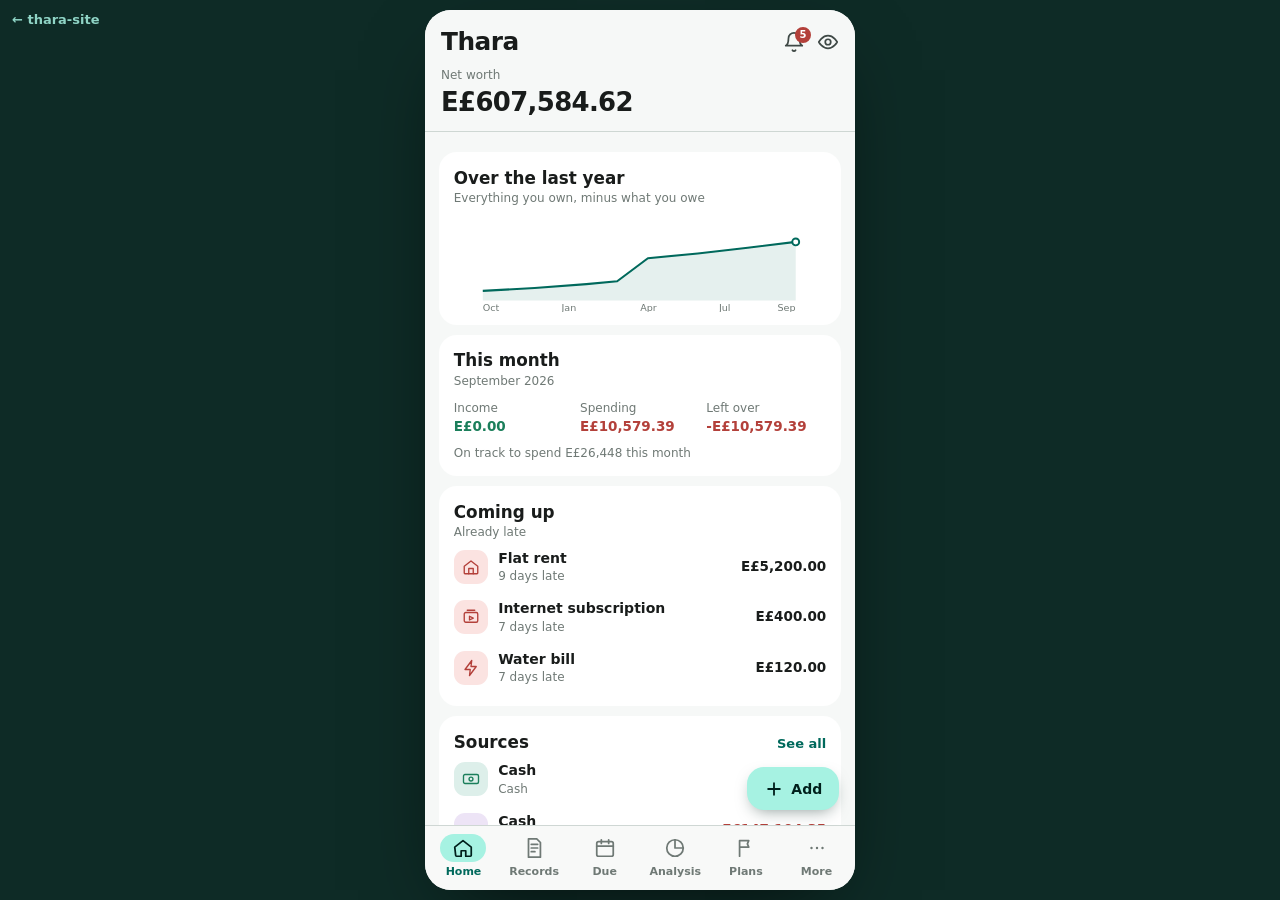
==== demo.html @ f549aeac "Fold the landing page, and give the app a page of its own The page had grown to nine full sections. " ====
<!doctype html>
<html lang="en">
<head>
<meta charset="utf-8">
<meta name="viewport" content="width=device-width, initial-scale=1, viewport-fit=cover">
<title>Thara · Try the app</title>
<meta name="description" content="A working demo of Thara: every screen of the app, in your browser, with no account and nothing to install.">
<meta name="theme-color" content="#F6F8F7">
<link rel="icon" href="icon.svg" type="image/svg+xml">
<style>
/* A demo of the app and nothing else: no site header, no navigation, no
   footer. On a phone it fills the screen, because that is what the app does.
   On a desktop it is the same view at phone width, so what you are looking
   at is never a stretched version of something that has never existed.

   Colours are the app's own, from lib/core/theme/theme.dart, and they do not
   follow the viewer's theme: the app is light, and a dark-themed guess at it
   would be a demo of something else. */
:root {
  --bg: #F6F8F7; --card: #FFFFFF; --card2: #EEF3F1;
  --text: #191C1B; --text2: #3F4946; --muted: #6F7975;
  --line: rgba(190,201,197,.7); --ink: #0E2B26;
  --teal: #00695C; --pill: #A6F2E2; --onpill: #00201C;
  --in: #1B7F5B; --out: #B3403A; --amber: #8A6D10;
  color-scheme: light;
}
* { box-sizing: border-box; }
html, body { height: 100%; }
body {
  margin: 0; background: #0E2B26; color: var(--text);
  font-family: system-ui, -apple-system, "Segoe UI", Roboto, "Noto Sans", "Noto Naskh Arabic", sans-serif;
  -webkit-font-smoothing: antialiased;
  display: grid; place-items: center;
}
@media (max-width: 520px) { body { background: var(--bg); } }

/* The app. Full height of whatever screen is looking at it. */
.app {
  width: min(430px, 100vw);
  height: 100dvh; max-height: 100dvh;
  background: var(--bg);
  display: grid; grid-template-rows: auto 1fr auto;
  position: relative; overflow: hidden;
  font-size: 15px; line-height: 1.45;
}
@media (min-width: 521px) {
  .app { height: min(880px, 100dvh); border-radius: 26px; box-shadow: 0 30px 80px -30px rgba(0,0,0,.7); }
}

/* header */
.top { padding: .85rem 1rem .6rem; display: grid; gap: .45rem; background: var(--bg); }
.bar { display: flex; align-items: center; gap: .6rem; }
.bar h1 { margin: 0; font-size: 1.55rem; font-weight: 800; letter-spacing: -.02em; flex: 1; }
.acts { display: flex; align-items: center; gap: .75rem; color: var(--text2); }
.acts .i { width: 22px; height: 22px; display: block; }
.bell { position: relative; display: block; }
.bell b {
  position: absolute; top: -4px; inset-inline-end: -6px;
  min-width: 16px; height: 16px; padding: 0 4px; border-radius: 999px;
  background: var(--out); color: #fff; font-size: 10px; font-weight: 800;
  display: grid; place-items: center; line-height: 1;
}
.nw { border-bottom: 1px solid var(--line); margin: 0 -1rem; padding: 0 1rem .55rem; }
.nw .l { color: var(--muted); font-size: 12px; }
.nw .v { font-size: 1.62rem; font-weight: 800; letter-spacing: -.025em; font-variant-numeric: tabular-nums; }

.body { overflow-y: auto; padding: .7rem .9rem 5.5rem; -webkit-overflow-scrolling: touch; }
.screen { display: none; }
.screen.on { display: grid; gap: .6rem; align-content: start; }

.c { background: var(--card); border-radius: 18px; padding: .85rem .9rem; }
.c h2 { margin: 0; font-size: 1.05rem; font-weight: 800; }
.c .sub { color: var(--muted); font-size: 12px; }
.see { color: var(--teal); font-size: 13px; font-weight: 700; }
.head { display: flex; justify-content: space-between; align-items: baseline; }
.row3 { display: grid; grid-template-columns: repeat(3, 1fr); gap: .4rem; margin-top: .6rem; }
.k { color: var(--muted); font-size: 12px; }
.v { font-weight: 800; font-size: 13.5px; font-variant-numeric: tabular-nums; }
.v.in { color: var(--in); } .v.out { color: var(--out); }
.foot { color: var(--muted); font-size: 12px; margin-top: .55rem; }

.li { display: grid; grid-template-columns: auto 1fr auto; gap: .65rem; align-items: center; padding: .4rem 0; }
.ic { width: 34px; height: 34px; border-radius: 11px; display: grid; place-items: center; flex: none; }
.ic .i { width: 18px; height: 18px; }
.li .t b { display: block; font-size: 14px; font-weight: 700; }
.li .t span { display: block; color: var(--muted); font-size: 12px; }
.li .a { font-weight: 800; font-size: 13.5px; font-variant-numeric: tabular-nums; text-align: end; }
.li .a.in { color: var(--in); } .li .a.out { color: var(--out); }
.li .chev { color: var(--muted); width: 18px; height: 18px; }
.day { display: flex; justify-content: space-between; align-items: baseline; margin: .6rem 0 0; }
.day b { font-size: 13px; font-weight: 700; }
.day span { font-size: 13px; font-weight: 800; color: var(--out); font-variant-numeric: tabular-nums; }

.step { display: flex; align-items: center; justify-content: center; gap: .9rem; padding: .2rem 0 .4rem; }
.step b { font-size: 14px; font-weight: 800; }
.step .i { width: 20px; height: 20px; color: var(--muted); }
.strip { background: var(--card2); border-radius: 14px; padding: .65rem .8rem; display: grid; grid-template-columns: repeat(3, 1fr); gap: .3rem; }

.seg { display: grid; grid-template-columns: 1fr 1fr; border: 1px solid var(--line); border-radius: 999px; overflow: hidden; font-size: 13px; font-weight: 700; }
.seg span { padding: .4rem 0; text-align: center; color: var(--text2); display: flex; align-items: center; justify-content: center; gap: .35rem; }
.seg span .i { width: 16px; height: 16px; }
.seg span.on { background: color-mix(in srgb, var(--pill) 55%, transparent); color: var(--onpill); }
.grid2 { display: grid; grid-template-columns: 1fr 1fr; gap: .6rem .7rem; }
.grid2 .big { font-size: 17px; font-weight: 800; font-variant-numeric: tabular-nums; }
.delta { margin-top: .65rem; background: var(--card2); border-radius: 11px; padding: .35rem .6rem; color: var(--in); font-size: 12.5px; font-weight: 700; display: flex; align-items: center; gap: .35rem; }
.delta .i { width: 16px; height: 16px; }

.plan { position: relative; }
.badge { position: absolute; top: .85rem; inset-inline-end: .9rem; background: color-mix(in srgb, var(--out) 14%, transparent); color: var(--out); font-size: 11px; font-weight: 800; padding: .18rem .55rem; border-radius: 999px; }
.track { height: 7px; border-radius: 999px; background: var(--card2); overflow: hidden; flex: 1; }
.track i { display: block; height: 100%; background: var(--out); }
.bars { display: flex; align-items: center; gap: .55rem; margin-top: .5rem; }
.pct { font-size: 12.5px; font-weight: 800; color: var(--text2); font-variant-numeric: tabular-nums; }
.advice { color: var(--out); font-size: 12px; margin-top: .5rem; display: flex; gap: .35rem; align-items: flex-start; }
.advice.amber { color: var(--amber); }
.advice .i { width: 15px; height: 15px; flex: none; margin-top: 1px; }

.empty { display: grid; justify-items: center; text-align: center; gap: .5rem; padding: 3.5rem 1.5rem; }
.empty .ring { width: 74px; height: 74px; border-radius: 50%; background: var(--card2); display: grid; place-items: center; }
.empty .ring .i { width: 32px; height: 32px; color: var(--muted); }
.empty b { font-size: 16px; }
.empty p { color: var(--muted); font-size: 13px; margin: 0; max-width: 34ch; }

.fab {
  position: absolute; inset-inline-end: 1rem; bottom: 5rem;
  background: var(--pill); color: var(--onpill);
  border-radius: 17px; padding: .7rem 1.05rem;
  font-size: 14px; font-weight: 800;
  display: inline-flex; align-items: center; gap: .45rem;
  box-shadow: 0 6px 16px -6px rgba(14,43,38,.5);
}
.fab.round { padding: .85rem; border-radius: 50%; }
.fab .i { width: 20px; height: 20px; }

.nav {
  display: grid; grid-template-columns: repeat(6, 1fr);
  border-top: 1px solid var(--line);
  background: color-mix(in srgb, var(--bg) 82%, var(--card));
  padding: .4rem .2rem .55rem;
  padding-bottom: max(.55rem, env(safe-area-inset-bottom));
}
.nav button {
  appearance: none; background: none; border: 0; cursor: pointer;
  display: grid; justify-items: center; gap: 2px; padding: .1rem 0;
  color: var(--muted); font: inherit; font-size: 11px; font-weight: 600;
}
.nav button i.pill { display: grid; place-items: center; width: 46px; height: 28px; border-radius: 999px; }
.nav button .i { width: 22px; height: 22px; }
.nav button[aria-selected="true"] { color: var(--teal); font-weight: 700; }
.nav button[aria-selected="true"] i.pill { background: var(--pill); color: var(--onpill); }
.nav button:focus-visible { outline: 2px solid var(--teal); outline-offset: 2px; border-radius: 10px; }

/* One small way out, kept off the app itself. */
.away { position: fixed; top: 12px; inset-inline-start: 12px; color: #A6F2E2; font-size: 13px; font-weight: 600; text-decoration: none; opacity: .85; }
.away:hover { opacity: 1; text-decoration: underline; }
@media (max-width: 520px) { .away { display: none; } }
</style>
</head>
<body>

<!-- One sprite, referenced everywhere. Stroke icons at the same weight the
     app's own icon set uses, so a row reads the way it does on the phone
     rather than as a box-drawing character standing in for a picture. -->
<svg width="0" height="0" style="position:absolute" aria-hidden="true"><defs>
  <g id="i-home"><path d="M3 11l9-7 9 7v9a1 1 0 0 1-1 1h-5v-6H10v6H5a1 1 0 0 1-1-1z"/></g>
  <g id="i-records"><path d="M6 2h9l4 4v16H6z"/><path d="M9 8h7M9 12h7M9 16h4"/></g>
  <g id="i-due"><rect x="3" y="5" width="18" height="16" rx="2"/><path d="M3 10h18M8 3v4M16 3v4"/></g>
  <g id="i-analysis"><circle cx="12" cy="12" r="9"/><path d="M12 3v9h9"/></g>
  <g id="i-plans"><path d="M5 21V4h10l-1.5 3.5L15 11H5"/></g>
  <g id="i-more"><path d="M6 12h.01M12 12h.01M18 12h.01" stroke-width="2.6"/></g>
  <g id="i-bell"><path d="M18 8a6 6 0 1 0-12 0c0 7-3 8-3 8h18s-3-1-3-8"/><path d="M13.7 21a2 2 0 0 1-3.4 0"/></g>
  <g id="i-eye"><path d="M2 12s3.6-7 10-7 10 7 10 7-3.6 7-10 7-10-7-10-7z"/><circle cx="12" cy="12" r="3"/></g>
  <g id="i-search"><circle cx="11" cy="11" r="7"/><path d="M20 20l-4.2-4.2"/></g>
  <g id="i-filter"><path d="M4 6h16M7 12h10M10 18h4"/></g>
  <g id="i-plus"><path d="M12 5v14M5 12h14"/></g>
  <g id="i-insights"><path d="M4 18l5-6 3 3 4-7 4 4"/></g>
  <g id="i-left"><path d="M15 18l-6-6 6-6"/></g>
  <g id="i-right"><path d="M9 18l6-6-6-6"/></g>
  <g id="i-chev"><path d="M9 18l6-6-6-6"/></g>
  <g id="i-cart"><circle cx="9" cy="20" r="1.4"/><circle cx="18" cy="20" r="1.4"/><path d="M2 3h3l2.6 12.4a2 2 0 0 0 2 1.6h7.7a2 2 0 0 0 2-1.6L21 7H6"/></g>
  <g id="i-fuel"><path d="M4 21V5a2 2 0 0 1 2-2h5a2 2 0 0 1 2 2v16"/><path d="M3 21h11M13 10h3a2 2 0 0 1 2 2v5a1.5 1.5 0 0 0 3 0V9l-3-3"/></g>
  <g id="i-medical"><rect x="3" y="7" width="18" height="13" rx="2"/><path d="M9 7V4h6v3M12 11v5M9.5 13.5h5"/></g>
  <g id="i-gift"><rect x="3" y="8" width="18" height="4"/><path d="M5 12v9h14v-9M12 8v13"/><path d="M12 8S10 3 7.5 4.5 12 8 12 8zM12 8s2-5 4.5-3.5S12 8 12 8z"/></g>
  <g id="i-water"><path d="M12 3s6 6.4 6 10.2A6 6 0 0 1 6 13.2C6 9.4 12 3 12 3z"/></g>
  <g id="i-bolt"><path d="M13 2L4 14h7l-1 8 9-12h-7z"/></g>
  <g id="i-swap"><path d="M7 7h12l-3-3M17 17H5l3 3"/></g>
  <g id="i-rent"><path d="M3 11l9-7 9 7v9a1 1 0 0 1-1 1H4a1 1 0 0 1-1-1z"/><path d="M9 21v-7h6v7"/></g>
  <g id="i-subs"><rect x="3" y="6" width="18" height="13" rx="2"/><path d="M7 3h10M10 11l5 2.5-5 2.5z"/></g>
  <g id="i-car"><path d="M5 16h14M6.5 16V9l1.8-3.5h7.4L17.5 9v7"/><circle cx="8" cy="18" r="1.6"/><circle cx="16" cy="18" r="1.6"/></g>
  <g id="i-cash"><rect x="2" y="6" width="20" height="12" rx="2"/><circle cx="12" cy="12" r="2.6"/></g>
  <g id="i-bank"><path d="M3 10h18M5 10v8M9.5 10v8M14.5 10v8M19 10v8M3 21h18M12 3l9 5H3z"/></g>
  <g id="i-rate"><path d="M4 18l5-6 3 3 4-7 4 4"/><path d="M20 6h-4M20 6v4"/></g>
  <g id="i-calc"><rect x="4" y="3" width="16" height="18" rx="2"/><path d="M8 7h8M8 12h.01M12 12h.01M16 12h.01M8 16h.01M12 16h.01M16 16h.01"/></g>
  <g id="i-gold"><circle cx="12" cy="9" r="5"/><path d="M8.5 13.5L7 22l5-2.5L17 22l-1.5-8.5"/></g>
  <g id="i-label"><path d="M3 8a2 2 0 0 1 2-2h8l8 6-8 6H5a2 2 0 0 1-2-2z"/><circle cx="7.5" cy="12" r="1"/></g>
  <g id="i-lang"><circle cx="12" cy="12" r="9"/><path d="M3 12h18M12 3c2.5 3 2.5 15 0 18M12 3c-2.5 3-2.5 15 0 18"/></g>
  <g id="i-theme"><circle cx="12" cy="12" r="9"/><path d="M12 3v18a9 9 0 0 0 0-18z" fill="currentColor" stroke="none"/></g>
  <g id="i-shield"><path d="M12 3l8 4v5c0 5-3.4 8.5-8 10-4.6-1.5-8-5-8-10V7z"/></g>
  <g id="i-flag"><path d="M5 21V4h10l-1.5 3.5L15 11H5"/></g>
  <g id="i-umbrella"><path d="M12 3a9 9 0 0 0-9 9h18a9 9 0 0 0-9-9z"/><path d="M12 12v7a2.5 2.5 0 0 0 5 0"/></g>
  <g id="i-down"><path d="M4 7l6 6 3-3 7 7"/><path d="M20 17h-4M20 17v-4"/></g>
  <g id="i-warn"><path d="M12 3l9 16H3z"/><path d="M12 10v4M12 17h.01"/></g>
  <g id="i-info"><circle cx="12" cy="12" r="9"/><path d="M12 11v5M12 8h.01"/></g>
  <g id="i-check"><circle cx="12" cy="12" r="9"/><path d="M8.5 12.5l2.5 2.5 4.5-5"/></g>
  <g id="i-wallet"><rect x="3" y="6" width="18" height="13" rx="2"/><path d="M3 10h18"/><circle cx="17" cy="14" r="1.2"/></g>
</defs></svg>

<a class="away" href="./">&larr; thara-site</a>

<div class="app">

  <div class="top">
    <div class="bar">
      <h1 data-title>Thara</h1>
      <div class="acts" data-acts></div>
      <div class="acts">
        <span class="bell"><svg class="i" viewBox="0 0 24 24" fill="none" stroke="currentColor" stroke-width="1.9" stroke-linecap="round" stroke-linejoin="round"><use href="#i-bell"/></svg><b>5</b></span>
        <svg class="i" viewBox="0 0 24 24" fill="none" stroke="currentColor" stroke-width="1.9" stroke-linecap="round" stroke-linejoin="round"><use href="#i-eye"/></svg>
      </div>
    </div>
    <div class="nw" data-nw>
      <div class="l">Net worth</div>
      <div class="v">E£607,584.62</div>
    </div>
  </div>

  <div class="body">

    <!-- Home -->
    <div class="screen on" data-screen="home">
      <div class="c">
        <h2>Over the last year</h2>
        <div class="sub">Everything you own, minus what you owe</div>
        <svg viewBox="0 0 340 100" style="width:100%;height:96px;margin-top:.5rem;display:block" aria-hidden="true">
          <path d="M6 78 L60 75 L114 71 L146 68 L178 44 L230 39 L282 33 L332 27 L332 88 L6 88 Z" fill="#00695C" opacity=".10"/>
          <path d="M6 78 L60 75 L114 71 L146 68 L178 44 L230 39 L282 33 L332 27" fill="none" stroke="#00695C" stroke-width="2.2" stroke-linejoin="round"/>
          <circle cx="332" cy="27" r="3.6" fill="#fff" stroke="#00695C" stroke-width="2"/>
          <g fill="#6F7975" font-size="10" font-family="system-ui, sans-serif">
            <text x="6" y="99">Oct</text><text x="88" y="99">Jan</text><text x="170" y="99">Apr</text><text x="252" y="99">Jul</text><text x="313" y="99">Sep</text>
          </g>
        </svg>
      </div>

      <div class="c">
        <h2>This month</h2>
        <div class="sub">September 2026</div>
        <div class="row3">
          <div><div class="k">Income</div><div class="v in">E£0.00</div></div>
          <div><div class="k">Spending</div><div class="v out">E£10,579.39</div></div>
          <div><div class="k">Left over</div><div class="v out">-E£10,579.39</div></div>
        </div>
        <div class="foot">On track to spend E£26,448 this month</div>
      </div>

      <div class="c">
        <h2>Coming up</h2>
        <div class="sub">Already late</div>
        <div class="li"><span class="ic" style="background:#FBE3E1;color:#B3403A"><svg class="i" viewBox="0 0 24 24" fill="none" stroke="currentColor" stroke-width="1.8" stroke-linecap="round" stroke-linejoin="round"><use href="#i-rent"/></svg></span><span class="t"><b>Flat rent</b><span>9 days late</span></span><span class="a">E£5,200.00</span></div>
        <div class="li"><span class="ic" style="background:#FBE3E1;color:#B3403A"><svg class="i" viewBox="0 0 24 24" fill="none" stroke="currentColor" stroke-width="1.8" stroke-linecap="round" stroke-linejoin="round"><use href="#i-subs"/></svg></span><span class="t"><b>Internet subscription</b><span>7 days late</span></span><span class="a">E£400.00</span></div>
        <div class="li"><span class="ic" style="background:#FBE3E1;color:#B3403A"><svg class="i" viewBox="0 0 24 24" fill="none" stroke="currentColor" stroke-width="1.8" stroke-linecap="round" stroke-linejoin="round"><use href="#i-bolt"/></svg></span><span class="t"><b>Water bill</b><span>7 days late</span></span><span class="a">E£120.00</span></div>
      </div>

      <div class="c">
        <div class="head"><h2>Sources</h2><span class="see">See all</span></div>
        <div class="li"><span class="ic" style="background:#DDEFEA;color:#1B7F5B"><svg class="i" viewBox="0 0 24 24" fill="none" stroke="currentColor" stroke-width="1.8" stroke-linecap="round" stroke-linejoin="round"><use href="#i-cash"/></svg></span><span class="t"><b>Cash</b><span>Cash</span></span><span class="a">E£0.00</span></div>
        <div class="li"><span class="ic" style="background:#EDE4F6;color:#5B4B8A"><svg class="i" viewBox="0 0 24 24" fill="none" stroke="currentColor" stroke-width="1.8" stroke-linecap="round" stroke-linejoin="round"><use href="#i-cash"/></svg></span><span class="t"><b>Cash</b><span>Cash</span></span><span class="a out">-E£147,104.35</span></div>
        <div class="li"><span class="ic" style="background:#DDEFEA;color:#00695C"><svg class="i" viewBox="0 0 24 24" fill="none" stroke="currentColor" stroke-width="1.8" stroke-linecap="round" stroke-linejoin="round"><use href="#i-bank"/></svg></span><span class="t"><b>Bank Account</b><span>Bank account</span></span><span class="a">E£0.00</span></div>
        <div class="li"><span class="ic" style="background:#DDEFEA;color:#00695C"><svg class="i" viewBox="0 0 24 24" fill="none" stroke="currentColor" stroke-width="1.8" stroke-linecap="round" stroke-linejoin="round"><use href="#i-bank"/></svg></span><span class="t"><b>Bank account</b><span>Bank account</span></span><span class="a">E£100,269.27</span></div>
      </div>

      <div class="c">
        <div class="head"><h2>Your plans</h2><span class="see">See all</span></div>
        <div class="li"><span class="ic" style="background:#FBE3E1;color:#B3403A"><svg class="i" viewBox="0 0 24 24" fill="none" stroke="currentColor" stroke-width="1.8" stroke-linecap="round" stroke-linejoin="round"><use href="#i-shield"/></svg></span><span class="t"><span class="track" style="display:block"><i style="width:4%"></i></span></span><span class="a">E£116,140</span></div>
        <div class="li"><span class="ic" style="background:#FBE3E1;color:#B3403A"><svg class="i" viewBox="0 0 24 24" fill="none" stroke="currentColor" stroke-width="1.8" stroke-linecap="round" stroke-linejoin="round"><use href="#i-flag"/></svg></span><span class="t"><span class="track" style="display:block"><i style="width:46%"></i></span></span><span class="a">E£114,940</span></div>
      </div>
    </div>

    <!-- Records -->
    <div class="screen" data-screen="records">
      <div class="step">
        <svg class="i" viewBox="0 0 24 24" fill="none" stroke="currentColor" stroke-width="2" stroke-linecap="round" stroke-linejoin="round"><use href="#i-left"/></svg>
        <b>September 2026</b>
        <svg class="i" viewBox="0 0 24 24" fill="none" stroke="currentColor" stroke-width="2" stroke-linecap="round" stroke-linejoin="round"><use href="#i-right"/></svg>
      </div>
      <div class="strip">
        <div><div class="k">Income</div><div class="v in">E£0.00</div></div>
        <div><div class="k">Spending</div><div class="v out">E£10,579.39</div></div>
        <div><div class="k">Left over</div><div class="v out">-E£10,579.39</div></div>
      </div>
      <div>
        <div class="day"><b>Today</b><span>-E£733.99</span></div>
        <div class="li"><span class="ic" style="background:#DDEEF6;color:#1D6E9E"><svg class="i" viewBox="0 0 24 24" fill="none" stroke="currentColor" stroke-width="1.8" stroke-linecap="round" stroke-linejoin="round"><use href="#i-water"/></svg></span><span class="t"><b>Water</b><span>Bank account</span></span><span class="a out">-E£132.94</span></div>
        <div class="li"><span class="ic" style="background:#FDEBD6;color:#8A5A10"><svg class="i" viewBox="0 0 24 24" fill="none" stroke="currentColor" stroke-width="1.8" stroke-linecap="round" stroke-linejoin="round"><use href="#i-bolt"/></svg></span><span class="t"><b>Electricity</b><span>Bank account</span></span><span class="a out">-E£601.05</span></div>

        <div class="day"><b>Thu 10 Sep</b><span>-E£1,311.49</span></div>
        <div class="li"><span class="ic" style="background:#E7EEE9;color:#3F4946"><svg class="i" viewBox="0 0 24 24" fill="none" stroke="currentColor" stroke-width="1.8" stroke-linecap="round" stroke-linejoin="round"><use href="#i-swap"/></svg></span><span class="t"><b>Bank account → Car loan</b></span><span class="a" style="color:#00695C">E£2,124.00</span></div>
        <div class="li"><span class="ic" style="background:#DDEFEA;color:#1B7F5B"><svg class="i" viewBox="0 0 24 24" fill="none" stroke="currentColor" stroke-width="1.8" stroke-linecap="round" stroke-linejoin="round"><use href="#i-cart"/></svg></span><span class="t"><b>Groceries</b><span>Cash</span></span><span class="a out">-E£1,311.49</span></div>

        <div class="day"><b>Tue 8 Sep</b><span>-E£336.01</span></div>
        <div class="li"><span class="ic" style="background:#FBE0EC;color:#A33A6B"><svg class="i" viewBox="0 0 24 24" fill="none" stroke="currentColor" stroke-width="1.8" stroke-linecap="round" stroke-linejoin="round"><use href="#i-gift"/></svg></span><span class="t"><b>Gifts</b><span>Cash</span></span><span class="a out">-E£336.01</span></div>

        <div class="day"><b>Mon 7 Sep</b><span>-E£165.52</span></div>
        <div class="li"><span class="ic" style="background:#FBE3E1;color:#B3403A"><svg class="i" viewBox="0 0 24 24" fill="none" stroke="currentColor" stroke-width="1.8" stroke-linecap="round" stroke-linejoin="round"><use href="#i-medical"/></svg></span><span class="t"><b>Medicine</b><span>Bank account</span></span><span class="a out">-E£165.52</span></div>

        <div class="day"><b>Sun 6 Sep</b><span>-E£1,130.35</span></div>
        <div class="li"><span class="ic" style="background:#FDEBD6;color:#8A5A10"><svg class="i" viewBox="0 0 24 24" fill="none" stroke="currentColor" stroke-width="1.8" stroke-linecap="round" stroke-linejoin="round"><use href="#i-fuel"/></svg></span><span class="t"><b>Fuel</b><span>Cash</span></span><span class="a out">-E£814.86</span></div>
      </div>
    </div>

    <!-- What you owe -->
    <div class="screen" data-screen="due">
      <div class="c">
        <div class="grid2">
          <div><div class="k">Still to pay</div><div class="big">E£45,220.00</div></div>
          <div><div class="k">Already late</div><div class="big" style="color:#B3403A">E£7,520.00</div></div>
        </div>
      </div>
      <div class="c">
        <h2>Overdue</h2>
        <div class="li"><span class="ic" style="background:#FBE3E1;color:#B3403A"><svg class="i" viewBox="0 0 24 24" fill="none" stroke="currentColor" stroke-width="1.8" stroke-linecap="round" stroke-linejoin="round"><use href="#i-rent"/></svg></span><span class="t"><b>Flat rent</b><span>3 September 2026 · 9 days late</span></span><span class="a">E£5,200.00</span></div>
        <div class="li"><span class="ic" style="background:#FBE3E1;color:#B3403A"><svg class="i" viewBox="0 0 24 24" fill="none" stroke="currentColor" stroke-width="1.8" stroke-linecap="round" stroke-linejoin="round"><use href="#i-subs"/></svg></span><span class="t"><b>Internet subscription</b><span>5 September 2026 · 7 days late</span></span><span class="a">E£400.00</span></div>
        <div class="li"><span class="ic" style="background:#FBE3E1;color:#B3403A"><svg class="i" viewBox="0 0 24 24" fill="none" stroke="currentColor" stroke-width="1.8" stroke-linecap="round" stroke-linejoin="round"><use href="#i-bolt"/></svg></span><span class="t"><b>Water bill</b><span>5 September 2026 · 7 days late</span></span><span class="a">E£120.00</span></div>
        <div class="li"><span class="ic" style="background:#FBE3E1;color:#B3403A"><svg class="i" viewBox="0 0 24 24" fill="none" stroke="currentColor" stroke-width="1.8" stroke-linecap="round" stroke-linejoin="round"><use href="#i-car"/></svg></span><span class="t"><b>Car instalment</b><span>10 September 2026 · 2 days late</span></span><span class="a">E£1,800.00</span></div>
      </div>
      <div class="c">
        <h2>Coming up</h2>
        <div class="li"><span class="ic" style="background:#DDEFEA;color:#00695C"><svg class="i" viewBox="0 0 24 24" fill="none" stroke="currentColor" stroke-width="1.8" stroke-linecap="round" stroke-linejoin="round"><use href="#i-rent"/></svg></span><span class="t"><b>Flat rent</b><span>3 October 2026 · In 21 days</span></span><span class="a">E£5,200.00</span></div>
        <div class="li"><span class="ic" style="background:#DDEFEA;color:#00695C"><svg class="i" viewBox="0 0 24 24" fill="none" stroke="currentColor" stroke-width="1.8" stroke-linecap="round" stroke-linejoin="round"><use href="#i-subs"/></svg></span><span class="t"><b>Internet subscription</b><span>5 October 2026 · In 23 days</span></span><span class="a">E£400.00</span></div>
      </div>
    </div>

    <!-- Analysis -->
    <div class="screen" data-screen="analysis">
      <div class="seg">
        <span class="on"><svg class="i" viewBox="0 0 24 24" fill="none" stroke="currentColor" stroke-width="1.9" stroke-linecap="round" stroke-linejoin="round"><use href="#i-due"/></svg>Monthly</span>
        <span><svg class="i" viewBox="0 0 24 24" fill="none" stroke="currentColor" stroke-width="1.9" stroke-linecap="round" stroke-linejoin="round"><use href="#i-due"/></svg>Yearly</span>
      </div>
      <div class="step">
        <svg class="i" viewBox="0 0 24 24" fill="none" stroke="currentColor" stroke-width="2" stroke-linecap="round" stroke-linejoin="round"><use href="#i-left"/></svg>
        <b>September 2026</b>
        <svg class="i" viewBox="0 0 24 24" fill="none" stroke="currentColor" stroke-width="2" stroke-linecap="round" stroke-linejoin="round"><use href="#i-right"/></svg>
      </div>
      <div class="c">
        <div class="grid2">
          <div><div class="k">Income</div><div class="big" style="color:#1B7F5B">E£0</div></div>
          <div><div class="k">Spending</div><div class="big" style="color:#B3403A">E£10,579</div></div>
          <div><div class="k">Left over</div><div class="big" style="color:#B3403A">-E£10,579.39</div></div>
          <div><div class="k">Transfers</div><div class="big" style="color:#00695C">E£3,894</div></div>
        </div>
        <div class="delta"><svg class="i" viewBox="0 0 24 24" fill="none" stroke="currentColor" stroke-width="2" stroke-linecap="round" stroke-linejoin="round"><use href="#i-down"/></svg>43% less · vs. last month</div>
      </div>
      <div class="c">
        <h2>Day by day</h2>
        <svg viewBox="0 0 340 96" style="width:100%;height:92px;margin-top:.5rem;display:block" aria-hidden="true">
          <line x1="6" y1="24" x2="334" y2="24" stroke="#EEF3F1" stroke-width="1"/>
          <line x1="6" y1="50" x2="334" y2="50" stroke="#EEF3F1" stroke-width="1"/>
          <line x1="6" y1="76" x2="334" y2="76" stroke="#EEF3F1" stroke-width="1"/>
          <g fill="#B3403A">
            <rect x="34" y="10" width="3" height="66"/><rect x="66" y="64" width="3" height="12"/>
            <rect x="77" y="69" width="3" height="7"/><rect x="88" y="55" width="3" height="21"/>
            <rect x="99" y="66" width="3" height="10"/><rect x="110" y="70" width="3" height="6"/>
            <rect x="131" y="50" width="3" height="26"/>
          </g>
          <g fill="#6F7975" font-size="10" font-family="system-ui, sans-serif">
            <text x="6" y="92">1</text><text x="80" y="92">6</text><text x="154" y="92">11</text><text x="228" y="92">16</text><text x="302" y="92">26</text>
          </g>
        </svg>
        <div class="foot" style="text-align:center"><span style="color:#1B7F5B">●</span> Income &nbsp; <span style="color:#B3403A">●</span> Spending</div>
      </div>
      <div class="c">
        <h2>Where it went</h2>
        <svg viewBox="0 0 130 130" style="width:160px;height:160px;margin:.5rem auto .3rem;display:block" aria-hidden="true">
          <g fill="none" stroke-width="19" transform="rotate(-90 65 65)">
            <circle cx="65" cy="65" r="52" stroke="#37474F" stroke-dasharray="176.4 150.3"/>
            <circle cx="65" cy="65" r="52" stroke="#2E7D32" stroke-dasharray="62.1 264.6" stroke-dashoffset="-176.4"/>
            <circle cx="65" cy="65" r="52" stroke="#E07B39" stroke-dasharray="29.4 297.3" stroke-dashoffset="-238.5"/>
            <circle cx="65" cy="65" r="52" stroke="#1565C0" stroke-dasharray="19.6 307.1" stroke-dashoffset="-267.9"/>
            <circle cx="65" cy="65" r="52" stroke="#8E24AA" stroke-dasharray="9.8 316.9" stroke-dashoffset="-287.5"/>
            <circle cx="65" cy="65" r="52" stroke="#B3403A" stroke-dasharray="9.8 316.9" stroke-dashoffset="-297.3"/>
            <circle cx="65" cy="65" r="52" stroke="#00838F" stroke-dasharray="19.6 307.1" stroke-dashoffset="-307.1"/>
          </g>
          <text x="65" y="61" text-anchor="middle" fill="#6F7975" font-size="10" font-family="system-ui, sans-serif">Spending</text>
          <text x="65" y="79" text-anchor="middle" fill="#191C1B" font-size="17" font-weight="800" font-family="system-ui, sans-serif">E£11,313</text>
        </svg>
        <div class="li"><span style="width:12px;height:12px;border-radius:3px;background:#37474F"></span><span class="t"><b>Rent / Apartment</b></span><span class="a">E£6,108 · 54%</span></div>
        <div class="li"><span style="width:12px;height:12px;border-radius:3px;background:#2E7D32"></span><span class="t"><b>Groceries</b></span><span class="a">E£2,186 · 19%</span></div>
        <div class="li"><span style="width:12px;height:12px;border-radius:3px;background:#E07B39"></span><span class="t"><b>Fuel</b></span><span class="a">E£1,015 · 9%</span></div>
      </div>
    </div>

    <!-- Plans -->
    <div class="screen" data-screen="plans">
      <div class="c plan">
        <span class="badge">Needs attention</span>
        <span class="ic" style="background:#FBE3E1;color:#B3403A"><svg class="i" viewBox="0 0 24 24" fill="none" stroke="currentColor" stroke-width="1.8" stroke-linecap="round" stroke-linejoin="round"><use href="#i-shield"/></svg></span>
        <div class="k" style="margin-top:.6rem">Saved so far</div>
        <div class="big" style="font-size:19px;font-weight:800">E£116,140</div>
        <div class="bars"><span class="track"><i style="width:4%"></i></span><span class="pct">4%</span></div>
        <div class="advice"><svg class="i" viewBox="0 0 24 24" fill="none" stroke="currentColor" stroke-width="1.9" stroke-linecap="round" stroke-linejoin="round"><use href="#i-warn"/></svg>Less than one month of cover. This is the most valuable thing you can fix right now.</div>
      </div>
      <div class="c plan">
        <span class="badge">Needs attention</span>
        <span class="ic" style="background:#FBE3E1;color:#B3403A"><svg class="i" viewBox="0 0 24 24" fill="none" stroke="currentColor" stroke-width="1.8" stroke-linecap="round" stroke-linejoin="round"><use href="#i-flag"/></svg></span>
        <div class="k" style="margin-top:.6rem">Saved so far</div>
        <div class="big" style="font-size:19px;font-weight:800">E£114,940</div>
        <div class="bars"><span class="track"><i style="width:46%"></i></span><span class="pct">46%</span></div>
        <div class="advice amber"><svg class="i" viewBox="0 0 24 24" fill="none" stroke="currentColor" stroke-width="1.9" stroke-linecap="round" stroke-linejoin="round"><use href="#i-info"/></svg>Put aside E£5,872 a month for the next 23 months to hit this on time.</div>
      </div>
      <div class="c plan">
        <span class="badge">Needs attention</span>
        <span class="ic" style="background:#FBE3E1;color:#B3403A"><svg class="i" viewBox="0 0 24 24" fill="none" stroke="currentColor" stroke-width="1.8" stroke-linecap="round" stroke-linejoin="round"><use href="#i-umbrella"/></svg></span>
        <div class="k" style="margin-top:.6rem">Your number</div>
        <div class="big" style="font-size:19px;font-weight:800">E£130,802,586</div>
        <div class="bars"><span class="track"><i style="width:1%"></i></span><span class="pct">0%</span></div>
        <div class="advice"><svg class="i" viewBox="0 0 24 24" fill="none" stroke="currentColor" stroke-width="1.9" stroke-linecap="round" stroke-linejoin="round"><use href="#i-warn"/></svg>At the current savings rate this target is not reachable. Increasing what you set aside is the only lever that moves it much.</div>
      </div>
      <div class="c plan">
        <span class="badge">Needs attention</span>
        <span class="ic" style="background:#FBE3E1;color:#B3403A"><svg class="i" viewBox="0 0 24 24" fill="none" stroke="currentColor" stroke-width="1.8" stroke-linecap="round" stroke-linejoin="round"><use href="#i-down"/></svg></span>
        <div class="k" style="margin-top:.6rem">Total debt</div>
        <div class="big" style="font-size:19px;font-weight:800">E£102,000</div>
        <div class="advice"><svg class="i" viewBox="0 0 24 24" fill="none" stroke="currentColor" stroke-width="1.9" stroke-linecap="round" stroke-linejoin="round"><use href="#i-warn"/></svg>These payments do not cover the interest, so the balance grows.</div>
      </div>
    </div>

    <!-- Settings -->
    <div class="screen" data-screen="more">
      <div class="c">
        <h2>Sources and types</h2>
        <div class="li"><span class="ic" style="background:#DDEFEA;color:#00695C"><svg class="i" viewBox="0 0 24 24" fill="none" stroke="currentColor" stroke-width="1.8" stroke-linecap="round" stroke-linejoin="round"><use href="#i-wallet"/></svg></span><span class="t"><b>Sources</b><span>Where your money sits</span></span><svg class="i chev" viewBox="0 0 24 24" fill="none" stroke="currentColor" stroke-width="2" stroke-linecap="round" stroke-linejoin="round"><use href="#i-chev"/></svg></div>
        <div class="li"><span class="ic" style="background:#DDEFEA;color:#00695C"><svg class="i" viewBox="0 0 24 24" fill="none" stroke="currentColor" stroke-width="1.8" stroke-linecap="round" stroke-linejoin="round"><use href="#i-rate"/></svg></span><span class="t"><b>Dollar and gold</b><span>Measure your wealth against something that does not move</span></span><svg class="i chev" viewBox="0 0 24 24" fill="none" stroke="currentColor" stroke-width="2" stroke-linecap="round" stroke-linejoin="round"><use href="#i-chev"/></svg></div>
        <div class="li"><span class="ic" style="background:#DDEFEA;color:#00695C"><svg class="i" viewBox="0 0 24 24" fill="none" stroke="currentColor" stroke-width="1.8" stroke-linecap="round" stroke-linejoin="round"><use href="#i-calc"/></svg></span><span class="t"><b>Zakat calculator</b><span>Work it out yourself, from figures you enter</span></span><svg class="i chev" viewBox="0 0 24 24" fill="none" stroke="currentColor" stroke-width="2" stroke-linecap="round" stroke-linejoin="round"><use href="#i-chev"/></svg></div>
        <div class="li"><span class="ic" style="background:#FDEBD6;color:#8A5A10"><svg class="i" viewBox="0 0 24 24" fill="none" stroke="currentColor" stroke-width="1.8" stroke-linecap="round" stroke-linejoin="round"><use href="#i-gold"/></svg></span><span class="t"><b>Gold you hold</b><span>Held by weight, valued at the price of the day</span></span><svg class="i chev" viewBox="0 0 24 24" fill="none" stroke="currentColor" stroke-width="2" stroke-linecap="round" stroke-linejoin="round"><use href="#i-chev"/></svg></div>
        <div class="li"><span class="ic" style="background:#DDEFEA;color:#00695C"><svg class="i" viewBox="0 0 24 24" fill="none" stroke="currentColor" stroke-width="1.8" stroke-linecap="round" stroke-linejoin="round"><use href="#i-label"/></svg></span><span class="t"><b>Types</b><span>What you spend and earn on</span></span><svg class="i chev" viewBox="0 0 24 24" fill="none" stroke="currentColor" stroke-width="2" stroke-linecap="round" stroke-linejoin="round"><use href="#i-chev"/></svg></div>
      </div>
      <div class="c">
        <h2>General</h2>
        <div class="li"><span class="ic" style="background:#DDEFEA;color:#00695C"><svg class="i" viewBox="0 0 24 24" fill="none" stroke="currentColor" stroke-width="1.8" stroke-linecap="round" stroke-linejoin="round"><use href="#i-cash"/></svg></span><span class="t"><b>Currency</b><span>Egyptian Pound · EGP</span></span><svg class="i chev" viewBox="0 0 24 24" fill="none" stroke="currentColor" stroke-width="2" stroke-linecap="round" stroke-linejoin="round"><use href="#i-chev"/></svg></div>
        <div class="li"><span class="ic" style="background:#DDEFEA;color:#00695C"><svg class="i" viewBox="0 0 24 24" fill="none" stroke="currentColor" stroke-width="1.8" stroke-linecap="round" stroke-linejoin="round"><use href="#i-lang"/></svg></span><span class="t"><b>Language</b><span>Match the phone</span></span><svg class="i chev" viewBox="0 0 24 24" fill="none" stroke="currentColor" stroke-width="2" stroke-linecap="round" stroke-linejoin="round"><use href="#i-chev"/></svg></div>
        <div class="li"><span class="ic" style="background:#DDEFEA;color:#00695C"><svg class="i" viewBox="0 0 24 24" fill="none" stroke="currentColor" stroke-width="1.8" stroke-linecap="round" stroke-linejoin="round"><use href="#i-theme"/></svg></span><span class="t"><b>Appearance</b><span>Light</span></span><svg class="i chev" viewBox="0 0 24 24" fill="none" stroke="currentColor" stroke-width="2" stroke-linecap="round" stroke-linejoin="round"><use href="#i-chev"/></svg></div>
        <div class="li"><span class="ic" style="background:#DDEFEA;color:#00695C"><svg class="i" viewBox="0 0 24 24" fill="none" stroke="currentColor" stroke-width="1.8" stroke-linecap="round" stroke-linejoin="round"><use href="#i-bell"/></svg></span><span class="t"><b>Notifications</b><span>Everything Thara has had to tell you</span></span><svg class="i chev" viewBox="0 0 24 24" fill="none" stroke="currentColor" stroke-width="2" stroke-linecap="round" stroke-linejoin="round"><use href="#i-chev"/></svg></div>
      </div>
      <div class="c">
        <h2>Version and updates</h2>
        <div class="li"><span class="ic" style="background:#DDEFEA;color:#00695C"><svg class="i" viewBox="0 0 24 24" fill="none" stroke="currentColor" stroke-width="1.8" stroke-linecap="round" stroke-linejoin="round"><use href="#i-info"/></svg></span><span class="t"><b>Version</b><span data-build>1.0.0</span></span></div>
        <div class="li"><span class="ic" style="background:#DDEFEA;color:#1B7F5B"><svg class="i" viewBox="0 0 24 24" fill="none" stroke="currentColor" stroke-width="1.8" stroke-linecap="round" stroke-linejoin="round"><use href="#i-check"/></svg></span><span class="t"><b>You are on the newest build</b><span>Last checked today</span></span></div>
      </div>
    </div>

  </div>

  <span class="fab" data-fab aria-hidden="true"></span>

  <div class="nav" role="tablist" aria-label="Sections">
    <button role="tab" aria-selected="true" data-tab="home"><i class="pill"><svg class="i" viewBox="0 0 24 24" fill="none" stroke="currentColor" stroke-width="1.9" stroke-linecap="round" stroke-linejoin="round"><use href="#i-home"/></svg></i>Home</button>
    <button role="tab" aria-selected="false" data-tab="records"><i class="pill"><svg class="i" viewBox="0 0 24 24" fill="none" stroke="currentColor" stroke-width="1.9" stroke-linecap="round" stroke-linejoin="round"><use href="#i-records"/></svg></i>Records</button>
    <button role="tab" aria-selected="false" data-tab="due"><i class="pill"><svg class="i" viewBox="0 0 24 24" fill="none" stroke="currentColor" stroke-width="1.9" stroke-linecap="round" stroke-linejoin="round"><use href="#i-due"/></svg></i>Due</button>
    <button role="tab" aria-selected="false" data-tab="analysis"><i class="pill"><svg class="i" viewBox="0 0 24 24" fill="none" stroke="currentColor" stroke-width="1.9" stroke-linecap="round" stroke-linejoin="round"><use href="#i-analysis"/></svg></i>Analysis</button>
    <button role="tab" aria-selected="false" data-tab="plans"><i class="pill"><svg class="i" viewBox="0 0 24 24" fill="none" stroke="currentColor" stroke-width="1.9" stroke-linecap="round" stroke-linejoin="round"><use href="#i-plans"/></svg></i>Plans</button>
    <button role="tab" aria-selected="false" data-tab="more"><i class="pill"><svg class="i" viewBox="0 0 24 24" fill="none" stroke="currentColor" stroke-width="1.9" stroke-linecap="round" stroke-linejoin="round"><use href="#i-more"/></svg></i>More</button>
  </div>

</div>

<script>
// Switching tabs changes four things, because that is what the app changes:
// the title, the actions in the corner, whether the net worth is pinned under
// it, and the floating button.
(function () {
  var app = document.querySelector('.app');

  function icon(id, w) {
    return '<svg class="i" viewBox="0 0 24 24" fill="none" stroke="currentColor" stroke-width="' +
      (w || 1.9) + '" stroke-linecap="round" stroke-linejoin="round"><use href="#' + id + '"/></svg>';
  }

  var screens = {
    home:     { title: 'Thara',        nw: true,  acts: [],                            fab: 'Add',               round: false },
    records:  { title: 'Records',      nw: false, acts: ['i-search', 'i-filter'],      fab: '',                  round: true  },
    due:      { title: 'What you owe', nw: false, acts: ['i-insights'],                fab: 'Add an obligation', round: false },
    analysis: { title: 'Analysis',     nw: false, acts: [],                            fab: '',                  round: false },
    plans:    { title: 'Plans',        nw: false, acts: ['i-plus'],                    fab: '',                  round: false },
    more:     { title: 'Settings',     nw: false, acts: [],                            fab: '',                  round: false }
  };

  var title = app.querySelector('[data-title]');
  var acts = app.querySelector('[data-acts]');
  var nw = app.querySelector('[data-nw]');
  var fab = app.querySelector('[data-fab]');
  var body = app.querySelector('.body');
  var tabs = [].slice.call(app.querySelectorAll('.nav button'));

  function show(name) {
    var s = screens[name];
    if (!s) return;

    title.textContent = s.title;
    acts.innerHTML = s.acts.map(function (id) { return icon(id, id === 'i-plus' ? 2.1 : 1.9); }).join('');
    nw.hidden = !s.nw;

    if (s.fab || s.round) {
      fab.className = 'fab' + (s.round ? ' round' : '');
      fab.innerHTML = icon('i-plus', 2.2) + (s.fab ? '<span>' + s.fab + '</span>' : '');
      fab.hidden = false;
    } else {
      fab.hidden = true;
    }

    [].forEach.call(app.querySelectorAll('[data-screen]'), function (el) {
      el.classList.toggle('on', el.getAttribute('data-screen') === name);
    });
    tabs.forEach(function (t) {
      t.setAttribute('aria-selected', String(t.getAttribute('data-tab') === name));
    });
    body.scrollTop = 0;
  }

  tabs.forEach(function (t) {
    t.addEventListener('click', function () { show(t.getAttribute('data-tab')); });
  });
  show('home');

  // The version row reads the same manifest the app does, so a demo left
  // open for a month does not go on naming a build nobody runs any more.
  fetch('version.json', { cache: 'no-cache' })
    .then(function (r) { return r.ok ? r.json() : Promise.reject(r.status); })
    .then(function (v) {
      var el = app.querySelector('[data-build]');
      if (el && v.version) {
        el.textContent = v.version + (v.buildNumber ? ' (build ' + v.buildNumber + ')' : '');
      }
    })
    .catch(function () { /* Keep the static text. */ });
})();
</script>
</body>
</html>
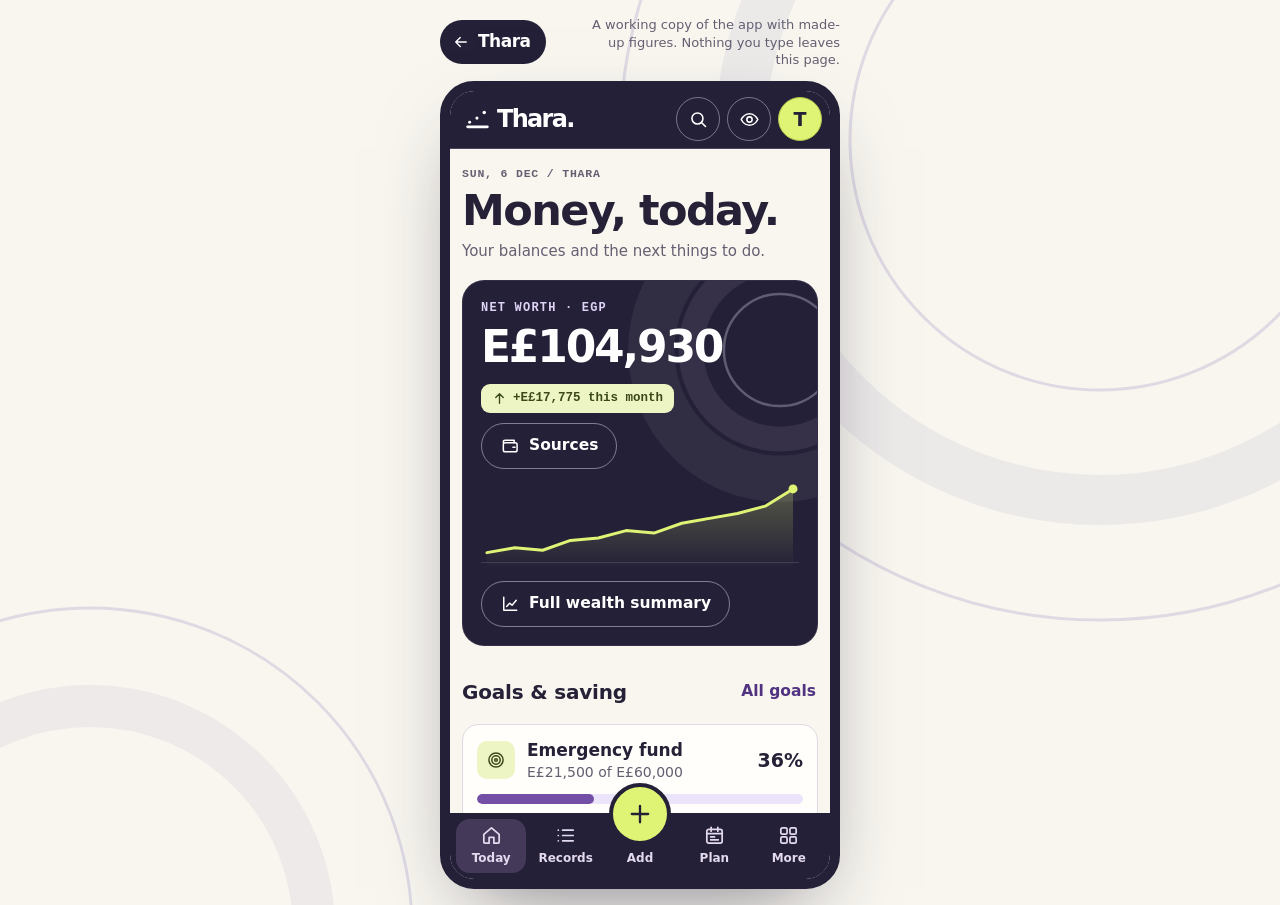
==== commit ed882985: "Redesign the site in Thara's new look and describe the 2.2 app - The new design shared with the app " ====
--- a/demo.html
+++ b/demo.html
@@ -4,533 +4,2207 @@
 <meta charset="utf-8">
 <meta name="viewport" content="width=device-width, initial-scale=1, viewport-fit=cover">
 <title>Thara · Try the app</title>
-<meta name="description" content="A working demo of Thara: every screen of the app, in your browser, with no account and nothing to install.">
-<meta name="theme-color" content="#F6F8F7">
+<meta name="description" content="A working copy of Thara in your browser: Today, Records, Plan and More, the add menu, and every figure made up. Nothing to install and no account.">
+<meta name="theme-color" content="#242037">
+<meta name="color-scheme" content="light dark">
 <link rel="icon" href="icon.svg" type="image/svg+xml">
+<script>
+/* Before the first paint: the viewer's theme, language and effects, kept in
+   the same keys the rest of the site uses. Storage can be missing or
+   blocked; the page then simply follows the device. */
+(function () {
+  var d = document.documentElement;
+  function g(k) { try { return localStorage.getItem(k); } catch (e) { return null; } }
+  var t = g('thara-theme');
+  if (t === 'light' || t === 'dark') d.setAttribute('data-theme', t);
+  if (g('thara-motion') === 'off') d.setAttribute('data-motion', 'off');
+  if (g('thara-lang') === 'ar') { d.lang = 'ar'; d.dir = 'rtl'; }
+})();
+</script>
 <style>
-/* A demo of the app and nothing else: no site header, no navigation, no
-   footer. On a phone it fills the screen, because that is what the app does.
-   On a desktop it is the same view at phone width, so what you are looking
-   at is never a stretched version of something that has never existed.
-
-   Colours are the app's own, from lib/core/theme/theme.dart, and they do not
-   follow the viewer's theme: the app is light, and a dark-themed guess at it
-   would be a demo of something else. */
+/* Thara demo. The app's own Daybook palette (lib/core/theme/daybook_colors.dart):
+   ink and lime for emphasis, warm paper for the ground, violet, peach and
+   pale lime for neutral, outgoing and incoming rows. The title bar and the
+   bottom bar are ink by day and by night. */
 :root {
-  --bg: #F6F8F7; --card: #FFFFFF; --card2: #EEF3F1;
-  --text: #191C1B; --text2: #3F4946; --muted: #6F7975;
-  --line: rgba(190,201,197,.7); --ink: #0E2B26;
-  --teal: #00695C; --pill: #A6F2E2; --onpill: #00201C;
-  --in: #1B7F5B; --out: #B3403A; --amber: #8A6D10;
+  --ink: #242037; --lime: #dff375; --lime-edge: #b3c64c;
+  --nav-selected: #45395a; --nav-ink: #e4daee;
+  --on-ink: #fff; --on-ink-muted: #dfd3f6; --on-pale-lime: #3b491a; --lime-deep: #7d8f1f;
+  --paper: #f8f6ef; --surface: #fffefa; --text: #262137; --muted: #655f72; --line: #ded9e3;
+  --violet: #ebe4fa; --peach: #f9e0d4; --pale-lime: #eef5c4; --purple: #513381;
+  --error: #a33b3c; --field-line: #8b8595; --bar-fill: #7350a6;
+  --bar-income: #7d8f1f; --bar-spending: #8a64b8; --income-text: #366326;
+  --chosen-bg: var(--ink); --chosen-fg: #fff; --focus: var(--purple);
+  --scrim: rgba(36, 32, 55, .42);
+  --shadow: 0 1px 2px rgba(36, 32, 55, .06), 0 22px 46px -26px rgba(36, 32, 55, .45);
+  --ease: cubic-bezier(.22, 1, .36, 1);
+  --font: system-ui, -apple-system, "Segoe UI", Roboto, "Noto Sans", "Noto Sans Arabic", Tahoma, sans-serif;
+  --mono: ui-monospace, "Cascadia Mono", "SF Mono", Menlo, Consolas, "Liberation Mono", monospace;
   color-scheme: light;
 }
+@media (prefers-color-scheme: dark) {
+  :root:not([data-theme="light"]) {
+    --paper: #211b30; --surface: #2d253d; --text: #f8efff; --muted: #c5b8d4; --line: #51455f;
+    --violet: #443457; --peach: #543843; --pale-lime: #dce89e; --purple: #e1c5ff;
+    --error: #ffb2b6; --field-line: #8f82a1; --bar-fill: #b294ea; --bar-income: #b7c952;
+    --income-text: #cfe27a; --chosen-bg: var(--lime); --chosen-fg: var(--ink);
+    --scrim: rgba(8, 5, 16, .58);
+    --shadow: 0 1px 2px rgba(0, 0, 0, .3), 0 22px 46px -26px rgba(0, 0, 0, .8);
+    color-scheme: dark;
+  }
+}
+:root[data-theme="dark"] {
+  --paper: #211b30; --surface: #2d253d; --text: #f8efff; --muted: #c5b8d4; --line: #51455f;
+  --violet: #443457; --peach: #543843; --pale-lime: #dce89e; --purple: #e1c5ff;
+  --error: #ffb2b6; --field-line: #8f82a1; --bar-fill: #b294ea; --bar-income: #b7c952;
+  --income-text: #cfe27a; --chosen-bg: var(--lime); --chosen-fg: var(--ink);
+  --scrim: rgba(8, 5, 16, .58);
+  --shadow: 0 1px 2px rgba(0, 0, 0, .3), 0 22px 46px -26px rgba(0, 0, 0, .8);
+  color-scheme: dark;
+}
+
 * { box-sizing: border-box; }
 html, body { height: 100%; }
 body {
-  margin: 0; background: #0E2B26; color: var(--text);
-  font-family: system-ui, -apple-system, "Segoe UI", Roboto, "Noto Sans", "Noto Naskh Arabic", sans-serif;
-  -webkit-font-smoothing: antialiased;
-  display: grid; place-items: center;
-}
-@media (max-width: 520px) { body { background: var(--bg); } }
-
-/* The app. Full height of whatever screen is looking at it. */
+  margin: 0; background: var(--paper); color: var(--text);
+  font: 400 16px/1.4 var(--font); -webkit-font-smoothing: antialiased;
+  -webkit-tap-highlight-color: transparent;
+}
+button, input, select, textarea { font: inherit; color: inherit; }
+button { -webkit-tap-highlight-color: transparent; }
+:lang(ar) * { letter-spacing: 0 !important; }
+[hidden] { display: none !important; }
+.sr { position: absolute; width: 1px; height: 1px; overflow: hidden; clip: rect(0 0 0 0); white-space: nowrap; }
+:focus-visible { outline: 2px solid var(--focus); outline-offset: 2px; }
+.tbar :focus-visible, .nav :focus-visible, .arc :focus-visible, .hero :focus-visible, .back:focus-visible {
+  outline-color: var(--lime); box-shadow: 0 0 0 4px var(--ink);
+}
+.ic { width: 20px; height: 20px; flex: none; fill: none; stroke: currentColor; stroke-width: 1.8; stroke-linecap: round; stroke-linejoin: round; }
+[dir="rtl"] .ic.dir { transform: scaleX(-1); }
+
+/* ---------- the stage: a phone-sized app on a desktop, the whole screen on a phone ---------- */
+.stage {
+  min-height: 100dvh; display: flex; flex-direction: column; align-items: center; justify-content: center;
+  gap: 12px; padding: 16px; position: relative; overflow: hidden;
+}
+.bg-rings { position: fixed; inset: 0; pointer-events: none; z-index: 0; color: var(--line); }
+.bg-rings svg { position: absolute; width: 1000px; height: 1000px; top: -360px; inset-inline-end: -320px; }
+.bg-rings svg + svg { width: 700px; height: 700px; top: auto; bottom: -380px; inset-inline-start: -260px; inset-inline-end: auto; }
+.bg-rings circle { fill: none; stroke: currentColor; }
+.stage-bar {
+  position: relative; z-index: 1; width: 400px; max-width: 100%;
+  display: flex; align-items: center; justify-content: space-between; gap: 16px;
+}
+.back {
+  display: inline-flex; align-items: center; gap: 8px; min-height: 44px; padding: 0 16px 0 12px;
+  border-radius: 999px; background: var(--ink); color: var(--on-ink); text-decoration: none;
+  font-weight: 900; font-size: 17px; letter-spacing: -.03em; flex: none;
+}
+.back .ic { width: 18px; height: 18px; }
+.cap { margin: 0; color: var(--muted); font-size: 13px; line-height: 1.35; max-width: 250px; text-align: end; }
+.device {
+  position: relative; z-index: 1; width: 400px; max-width: 100%;
+  height: min(860px, calc(100dvh - 92px)); min-height: 560px;
+  border: 10px solid var(--ink); border-radius: 34px; background: var(--ink);
+  box-shadow: 0 34px 80px -34px rgba(36, 32, 55, .6); overflow: hidden;
+}
+@media (max-width: 520px) {
+  .stage { display: block; padding: 0; min-height: 0; }
+  .stage-bar, .bg-rings { display: none; }
+  .device { width: 100%; height: 100dvh; min-height: 0; border: 0; border-radius: 0; box-shadow: none; }
+}
+@media (min-width: 521px) { .phone-only { display: none !important; } }
+
+/* ---------- the app shell ---------- */
 .app {
-  width: min(430px, 100vw);
-  height: 100dvh; max-height: 100dvh;
-  background: var(--bg);
-  display: grid; grid-template-rows: auto 1fr auto;
-  position: relative; overflow: hidden;
-  font-size: 15px; line-height: 1.45;
-}
-@media (min-width: 521px) {
-  .app { height: min(880px, 100dvh); border-radius: 26px; box-shadow: 0 30px 80px -30px rgba(0,0,0,.7); }
-}
-
-/* header */
-.top { padding: .85rem 1rem .6rem; display: grid; gap: .45rem; background: var(--bg); }
-.bar { display: flex; align-items: center; gap: .6rem; }
-.bar h1 { margin: 0; font-size: 1.55rem; font-weight: 800; letter-spacing: -.02em; flex: 1; }
-.acts { display: flex; align-items: center; gap: .75rem; color: var(--text2); }
-.acts .i { width: 22px; height: 22px; display: block; }
-.bell { position: relative; display: block; }
-.bell b {
-  position: absolute; top: -4px; inset-inline-end: -6px;
-  min-width: 16px; height: 16px; padding: 0 4px; border-radius: 999px;
-  background: var(--out); color: #fff; font-size: 10px; font-weight: 800;
-  display: grid; place-items: center; line-height: 1;
-}
-.nw { border-bottom: 1px solid var(--line); margin: 0 -1rem; padding: 0 1rem .55rem; }
-.nw .l { color: var(--muted); font-size: 12px; }
-.nw .v { font-size: 1.62rem; font-weight: 800; letter-spacing: -.025em; font-variant-numeric: tabular-nums; }
-
-.body { overflow-y: auto; padding: .7rem .9rem 5.5rem; -webkit-overflow-scrolling: touch; }
-.screen { display: none; }
-.screen.on { display: grid; gap: .6rem; align-content: start; }
-
-.c { background: var(--card); border-radius: 18px; padding: .85rem .9rem; }
-.c h2 { margin: 0; font-size: 1.05rem; font-weight: 800; }
-.c .sub { color: var(--muted); font-size: 12px; }
-.see { color: var(--teal); font-size: 13px; font-weight: 700; }
-.head { display: flex; justify-content: space-between; align-items: baseline; }
-.row3 { display: grid; grid-template-columns: repeat(3, 1fr); gap: .4rem; margin-top: .6rem; }
-.k { color: var(--muted); font-size: 12px; }
-.v { font-weight: 800; font-size: 13.5px; font-variant-numeric: tabular-nums; }
-.v.in { color: var(--in); } .v.out { color: var(--out); }
-.foot { color: var(--muted); font-size: 12px; margin-top: .55rem; }
-
-.li { display: grid; grid-template-columns: auto 1fr auto; gap: .65rem; align-items: center; padding: .4rem 0; }
-.ic { width: 34px; height: 34px; border-radius: 11px; display: grid; place-items: center; flex: none; }
-.ic .i { width: 18px; height: 18px; }
-.li .t b { display: block; font-size: 14px; font-weight: 700; }
-.li .t span { display: block; color: var(--muted); font-size: 12px; }
-.li .a { font-weight: 800; font-size: 13.5px; font-variant-numeric: tabular-nums; text-align: end; }
-.li .a.in { color: var(--in); } .li .a.out { color: var(--out); }
-.li .chev { color: var(--muted); width: 18px; height: 18px; }
-.day { display: flex; justify-content: space-between; align-items: baseline; margin: .6rem 0 0; }
-.day b { font-size: 13px; font-weight: 700; }
-.day span { font-size: 13px; font-weight: 800; color: var(--out); font-variant-numeric: tabular-nums; }
-
-.step { display: flex; align-items: center; justify-content: center; gap: .9rem; padding: .2rem 0 .4rem; }
-.step b { font-size: 14px; font-weight: 800; }
-.step .i { width: 20px; height: 20px; color: var(--muted); }
-.strip { background: var(--card2); border-radius: 14px; padding: .65rem .8rem; display: grid; grid-template-columns: repeat(3, 1fr); gap: .3rem; }
-
-.seg { display: grid; grid-template-columns: 1fr 1fr; border: 1px solid var(--line); border-radius: 999px; overflow: hidden; font-size: 13px; font-weight: 700; }
-.seg span { padding: .4rem 0; text-align: center; color: var(--text2); display: flex; align-items: center; justify-content: center; gap: .35rem; }
-.seg span .i { width: 16px; height: 16px; }
-.seg span.on { background: color-mix(in srgb, var(--pill) 55%, transparent); color: var(--onpill); }
-.grid2 { display: grid; grid-template-columns: 1fr 1fr; gap: .6rem .7rem; }
-.grid2 .big { font-size: 17px; font-weight: 800; font-variant-numeric: tabular-nums; }
-.delta { margin-top: .65rem; background: var(--card2); border-radius: 11px; padding: .35rem .6rem; color: var(--in); font-size: 12.5px; font-weight: 700; display: flex; align-items: center; gap: .35rem; }
-.delta .i { width: 16px; height: 16px; }
-
-.plan { position: relative; }
-.badge { position: absolute; top: .85rem; inset-inline-end: .9rem; background: color-mix(in srgb, var(--out) 14%, transparent); color: var(--out); font-size: 11px; font-weight: 800; padding: .18rem .55rem; border-radius: 999px; }
-.track { height: 7px; border-radius: 999px; background: var(--card2); overflow: hidden; flex: 1; }
-.track i { display: block; height: 100%; background: var(--out); }
-.bars { display: flex; align-items: center; gap: .55rem; margin-top: .5rem; }
-.pct { font-size: 12.5px; font-weight: 800; color: var(--text2); font-variant-numeric: tabular-nums; }
-.advice { color: var(--out); font-size: 12px; margin-top: .5rem; display: flex; gap: .35rem; align-items: flex-start; }
-.advice.amber { color: var(--amber); }
-.advice .i { width: 15px; height: 15px; flex: none; margin-top: 1px; }
-
-.empty { display: grid; justify-items: center; text-align: center; gap: .5rem; padding: 3.5rem 1.5rem; }
-.empty .ring { width: 74px; height: 74px; border-radius: 50%; background: var(--card2); display: grid; place-items: center; }
-.empty .ring .i { width: 32px; height: 32px; color: var(--muted); }
-.empty b { font-size: 16px; }
-.empty p { color: var(--muted); font-size: 13px; margin: 0; max-width: 34ch; }
-
-.fab {
-  position: absolute; inset-inline-end: 1rem; bottom: 5rem;
-  background: var(--pill); color: var(--onpill);
-  border-radius: 17px; padding: .7rem 1.05rem;
-  font-size: 14px; font-weight: 800;
-  display: inline-flex; align-items: center; gap: .45rem;
-  box-shadow: 0 6px 16px -6px rgba(14,43,38,.5);
-}
-.fab.round { padding: .85rem; border-radius: 50%; }
-.fab .i { width: 20px; height: 20px; }
-
+  position: relative; height: 100%; display: flex; flex-direction: column;
+  overflow: hidden; background: var(--paper); isolation: isolate; border-radius: 24px;
+}
+@media (max-width: 520px) { .app { border-radius: 0; } }
+
+.tbar {
+  flex: none; position: relative; z-index: 6; background: var(--ink); color: var(--on-ink);
+  display: flex; align-items: center; gap: 8px;
+  padding: env(safe-area-inset-top) 8px 0 8px; height: calc(58px + env(safe-area-inset-top));
+  border-bottom: 1px solid rgba(228, 218, 238, .2);
+}
+.brand {
+  display: inline-flex; align-items: center; gap: 6px; min-height: 48px; padding: 0 6px;
+  background: none; border: 0; color: inherit; cursor: pointer; border-radius: 12px;
+}
+.brand .glyph { width: 27px; height: 27px; transition: transform .62s var(--ease); }
+.wordmark { font-size: 24px; font-weight: 900; letter-spacing: -.07em; line-height: 1; }
+.tbar .acts { margin-inline-start: auto; display: flex; gap: 7px; }
+.circ {
+  width: 44px; height: 44px; border-radius: 50%; padding: 0; display: grid; place-items: center;
+  border: 1.5px solid rgba(228, 218, 238, .45); background: transparent; color: var(--on-ink); cursor: pointer;
+  transition: transform .15s var(--ease), background .15s;
+}
+.circ .ic { width: 21px; height: 21px; }
+.circ[aria-expanded="true"], .circ[aria-pressed="true"] { background: rgba(228, 218, 238, .14); }
+.circ.lime { background: var(--lime); border-color: var(--lime-edge); color: var(--ink); font-weight: 900; font-size: 19px; }
+.circ.lime[aria-expanded="true"] { box-shadow: 0 0 0 3px rgba(223, 243, 117, .35); }
+
+.sbar {
+  flex: none; height: 0; overflow: hidden; visibility: hidden; background: var(--paper);
+  transition: height .26s var(--ease), visibility .26s;
+}
+.sbar.open { height: 66px; visibility: visible; }
+.sfield {
+  margin: 10px 12px 0; display: flex; align-items: center; gap: 10px; min-height: 48px; padding: 0 6px 0 14px;
+  border: 1.5px solid var(--field-line); border-radius: 14px; background: var(--surface);
+}
+.sfield:focus-within { border-color: var(--purple); }
+.sfield input { flex: 1; min-width: 0; border: 0; background: transparent; outline: none; font-size: 16px; min-height: 44px; }
+.sfield input::-webkit-search-cancel-button { display: none; }
+.sfield .ic { color: var(--muted); }
+.mini {
+  width: 44px; height: 44px; border-radius: 50%; display: grid; place-items: center; border: 0; flex: none;
+  background: transparent; color: var(--muted); cursor: pointer; padding: 0;
+}
+
+.pager { flex: 1; min-height: 0; position: relative; overflow: hidden; touch-action: pan-y pinch-zoom; }
+.pager.dragging { user-select: none; -webkit-user-select: none; }
+.track { display: flex; height: 100%; width: 400%; will-change: transform; }
+.page {
+  position: relative; width: 25%; height: 100%; overflow-y: auto; overflow-x: hidden; overscroll-behavior: contain;
+  padding: 16px 12px calc(110px + env(safe-area-inset-bottom)); scrollbar-width: thin; touch-action: pan-y pinch-zoom;
+}
+@keyframes pagein { from { opacity: 0; transform: translateY(12px); } to { opacity: 1; transform: none; } }
+@keyframes rise { from { opacity: 0; transform: translateY(26px); } to { opacity: 1; transform: none; } }
+.page.enter { animation: pagein .26s var(--ease) both; }
+.page.enter .st { animation: rise .44s var(--ease) both; animation-delay: calc(var(--st, 0) * 42ms); }
+
+/* ---------- type ---------- */
+.kicker { margin: 2px 0 6px; font: 700 11.5px/1.3 var(--mono); letter-spacing: .07em; text-transform: uppercase; color: var(--muted); }
+:lang(ar) .kicker { font-family: var(--font); font-size: 13px; }
+.title { margin: 0; font-size: clamp(30px, 10vw, 43px); font-weight: 900; letter-spacing: -.037em; line-height: 1.06; }
+:lang(ar) .title { line-height: 1.3; }
+.sub { margin: 7px 0 18px; color: var(--muted); font-size: 15px; }
+.sec { display: flex; align-items: center; justify-content: space-between; gap: 10px; margin: 24px 0 10px; }
+.sec h2 { margin: 0; font-size: 20px; font-weight: 800; letter-spacing: -.01em; }
+.link {
+  background: none; border: 0; padding: 0 2px; min-height: 44px; cursor: pointer;
+  color: var(--purple); font-weight: 800; font-size: 15.5px;
+}
+.muted { color: var(--muted); }
+.small { font-size: 13.5px; }
+.m { unicode-bidi: isolate; font-variant-numeric: tabular-nums; white-space: nowrap; }
+
+/* ---------- cards and rows ---------- */
+.card, .list { background: var(--surface); border: 1px solid var(--line); border-radius: 16px; }
+.list { overflow: hidden; }
+.row {
+  display: flex; align-items: center; gap: 12px; width: 100%; min-height: 62px; padding: 10px 12px;
+  background: transparent; border: 0; border-top: 1px solid var(--line); text-align: start; cursor: pointer;
+  color: var(--text); text-decoration: none; transition: background .15s;
+}
+.row:first-child { border-top: 0; }
+div.row { cursor: default; }
+button.row:hover, a.row:hover { background: color-mix(in srgb, var(--violet) 40%, transparent); }
+.tile {
+  width: 38px; height: 38px; border-radius: 10px; flex: none; display: grid; place-items: center;
+  background: var(--violet); color: var(--text);
+}
+.t-peach { background: var(--peach); color: var(--text); }
+.t-lime { background: var(--pale-lime); color: var(--on-pale-lime); }
+.t-violet { background: var(--violet); color: var(--text); }
+.row .tx { flex: 1; min-width: 0; }
+.row b { display: block; font-weight: 700; font-size: 16px; overflow: hidden; text-overflow: ellipsis; white-space: nowrap; }
+.row small { display: block; color: var(--muted); font-size: 14px; overflow: hidden; text-overflow: ellipsis; white-space: nowrap; }
+.amt { font-weight: 700; font-size: 16px; }
+.in { color: var(--income-text); }
+.chev { color: var(--muted); }
+.row small.amt-s { color: var(--text); font-weight: 700; font-size: 15px; margin-top: 2px; }
+.row small.amt-s.in { color: var(--income-text); }
+
+/* ---------- the net worth hero ---------- */
+.hero {
+  position: relative; overflow: hidden; background: var(--ink); color: var(--on-ink);
+  border-radius: 22px; padding: 20px 18px 18px; border: 1px solid rgba(228, 218, 238, .08);
+  touch-action: pan-y;
+}
+.rings { position: absolute; width: 330px; height: 330px; top: -96px; inset-inline-end: -128px; pointer-events: none; overflow: visible; }
+.rings circle { fill: none; stroke: #e4daee; transform-box: fill-box; transform-origin: center; }
+.rings .r1 { stroke-width: 28; stroke-opacity: .07; }
+.rings .r2 { stroke-width: 15; stroke-opacity: .09; }
+.rings .r3 { stroke-width: 1.5; stroke-opacity: .32; }
+@keyframes ring { 0% { transform: scale(.9); } 45% { transform: scale(1.07); stroke-opacity: .42; } 100% { transform: scale(1); } }
+.rings.wave circle { animation: ring .95s var(--ease) both; animation-delay: calc(var(--i) * 95ms); }
+.hk { position: relative; margin: 0; font: 700 12px/1.3 var(--mono); letter-spacing: .1em; color: var(--on-ink-muted); }
+:lang(ar) .hk { font-family: var(--font); font-size: 13px; }
+.big { position: relative; margin: 8px 0 14px; font-size: 44px; font-weight: 900; letter-spacing: -.05em; line-height: 1.05; }
+.hrow { position: relative; display: flex; align-items: center; justify-content: space-between; gap: 10px; flex-wrap: wrap; }
+.tag {
+  display: inline-flex; align-items: center; gap: 6px; padding: 7px 11px; border-radius: 9px;
+  background: var(--pale-lime); color: var(--on-pale-lime); font: 700 12.5px/1.2 var(--mono);
+}
+.hero .tag { background: #eef5c4; color: #3b491a; }
+:lang(ar) .tag { font-family: var(--font); font-size: 13.5px; }
+.tag .ic { width: 15px; height: 15px; stroke-width: 2.2; }
+.pill {
+  position: relative; display: inline-flex; align-items: center; gap: 9px; min-height: 46px; padding: 0 18px;
+  border-radius: 999px; border: 1.5px solid rgba(228, 218, 238, .5); background: transparent; color: var(--on-ink);
+  font-weight: 800; font-size: 15.5px; cursor: pointer; transition: transform .15s var(--ease), background .15s;
+}
+.pill:hover { background: rgba(228, 218, 238, .08); }
+.spark { position: relative; display: block; width: 100%; height: auto; margin: 14px 0 12px; overflow: visible; }
+.spark .base { stroke: rgba(228, 218, 238, .16); stroke-width: 1; }
+.spark .line { fill: none; stroke: var(--lime); stroke-width: 3; stroke-linecap: round; stroke-linejoin: round; }
+.spark .dot { fill: var(--lime); }
+@keyframes draw { from { stroke-dasharray: 1; stroke-dashoffset: 1; } to { stroke-dasharray: 1; stroke-dashoffset: 0; } }
+@keyframes fadein { from { opacity: 0; } to { opacity: 1; } }
+.page.enter .spark .line { animation: draw 1s var(--ease) .12s both; }
+.page.enter .spark .area, .page.enter .spark .dot { animation: fadein .5s ease .7s both; }
+
+/* ---------- buttons, chips, tiles ---------- */
+.btn {
+  display: inline-flex; align-items: center; justify-content: center; gap: 9px; min-height: 48px; padding: 0 18px;
+  border-radius: 14px; border: 1.5px solid var(--field-line); background: var(--surface); color: var(--text);
+  font-weight: 800; font-size: 16px; cursor: pointer; text-decoration: none; text-align: center;
+  transition: transform .15s var(--ease), filter .15s;
+}
+.btn.lime { background: var(--lime); border-color: var(--lime-edge); color: var(--ink); }
+.btn.danger { background: var(--peach); border-color: transparent; color: var(--error); }
+.btn.wide { width: 100%; }
+.btn.sm { min-height: 44px; padding: 0 14px; font-size: 14.5px; border-radius: 12px; }
+.btn:disabled { opacity: .45; cursor: default; }
+.btn:hover:not(:disabled) { filter: brightness(.98); }
+.btn:active:not(:disabled), .row:active, .chip:active, .circ:active, .pill:active, .daily:active, .nr:active, .at:active, .navb:active, .brand:active { transform: scale(.97); }
+.chips { display: flex; flex-wrap: wrap; gap: 8px; margin: 0 0 16px; }
+.chip {
+  display: inline-flex; align-items: center; gap: 7px; min-height: 44px; padding: 0 18px; border-radius: 999px;
+  border: 1.5px solid var(--line); background: var(--surface); color: var(--text); font-weight: 800; font-size: 15px;
+  cursor: pointer; transition: background .2s, color .2s, border-color .2s, transform .15s var(--ease);
+}
+.chip[aria-pressed="true"] { background: var(--chosen-bg); border-color: var(--chosen-bg); color: var(--chosen-fg); }
+.chip .ic { width: 18px; height: 18px; }
+.duo { display: grid; grid-template-columns: 1fr 1fr; gap: 10px; margin-top: 12px; }
+.daily {
+  display: flex; justify-content: space-between; align-items: flex-start; gap: 6px; min-height: 70px; padding: 13px 14px;
+  border-radius: 16px; border: 1px solid var(--line); background: var(--surface); color: var(--text); text-align: start;
+  cursor: pointer; min-width: 0;
+}
+div.daily { cursor: default; }
+.daily.v { background: var(--violet); }
+.daily small { display: block; color: var(--muted); font-size: 14px; }
+.daily b { display: block; font-size: clamp(16px, 4.9vw, 19px); font-weight: 800; margin-top: 2px; }
+@media (max-width: 359px) { .daily > .ic { display: none; } }
+.daily > span { min-width: 0; }
+.daily small { overflow: hidden; text-overflow: ellipsis; white-space: nowrap; }
+.goal { padding: 14px; }
+.goal + .goal { margin-top: 10px; }
+.gtop { display: flex; align-items: center; gap: 12px; margin-bottom: 12px; }
+.gtop .tx { flex: 1; min-width: 0; }
+.gtop b { display: block; font-size: 17px; font-weight: 800; }
+.gtop small { display: block; color: var(--muted); font-size: 14px; }
+.gtop .pc { font-size: 19px; font-weight: 900; }
+.prog { position: relative; height: 10px; border-radius: 99px; background: var(--violet); overflow: hidden; }
+.prog i { display: block; height: 100%; border-radius: inherit; background: var(--bar-fill); transition: width .7s var(--ease); }
+.prog em { position: absolute; top: 0; bottom: 0; width: 2px; margin-inline-start: -1px; background: var(--text); opacity: .45; }
+.goal p { margin: 8px 0 12px; }
+.empty { padding: 18px; }
+.empty h3 { margin: 0 0 6px; font-size: 21px; font-weight: 800; }
+.empty p { margin: 0 0 16px; color: var(--muted); font-size: 15.5px; line-height: 1.5; }
+.count { margin: 2px 0 8px; color: var(--muted); font-weight: 800; font-size: 15px; }
+.month { margin: 24px 0 10px; font-size: 20px; font-weight: 800; }
+.two { display: grid; grid-template-columns: 1fr 1fr; gap: 10px; }
+.glist.fade { animation: rise .3s var(--ease) both; }
+@keyframes flash { 0%, 55% { box-shadow: 0 0 0 3px var(--lime-deep); } 100% { box-shadow: 0 0 0 0 transparent; } }
+.flash { animation: flash 1.5s var(--ease); }
+.split { padding: 12px 14px; border-top: 1px solid var(--line); }
+.split:first-child { border-top: 0; }
+.sl { display: flex; justify-content: space-between; gap: 10px; margin-bottom: 8px; }
+.sl b { font-weight: 800; }
+.split small { display: block; margin-top: 6px; }
+.due .btn { flex: none; }
+
+/* ---------- fields ---------- */
+.field { display: block; margin: 0 0 14px; min-width: 0; }
+.field > span:first-child { display: block; margin: 0 0 6px; font-weight: 800; font-size: 14.5px; }
+.input, .select {
+  width: 100%; min-height: 50px; padding: 0 14px; border-radius: 12px; border: 1.5px solid var(--field-line);
+  background: var(--surface); color: var(--text); font-size: 16.5px; outline: none;
+}
+.input:focus, .select:focus { border-color: var(--purple); box-shadow: 0 0 0 1px var(--purple); }
+.selwrap { position: relative; display: block; }
+.select { appearance: none; -webkit-appearance: none; padding-inline-end: 40px; text-overflow: ellipsis; }
+.selwrap .ic { position: absolute; top: 50%; inset-inline-end: 13px; transform: translateY(-50%); pointer-events: none; color: var(--text); width: 18px; height: 18px; }
+.amtf {
+  display: flex; align-items: center; gap: 8px; min-height: 66px; padding: 0 16px; border-radius: 14px;
+  border: 1.5px solid var(--field-line); background: var(--surface);
+}
+.amtf:focus-within { border-color: var(--purple); box-shadow: 0 0 0 1px var(--purple); }
+.amtf .cur { font-weight: 800; font-size: 20px; color: var(--muted); }
+.amtf input { flex: 1; min-width: 0; border: 0; background: transparent; outline: none; font-size: 30px; font-weight: 800; letter-spacing: -.02em; }
+[dir="rtl"] .amtf input { text-align: right; }
+.seg {
+  display: grid; grid-auto-flow: column; grid-auto-columns: 1fr; gap: 4px; padding: 4px; margin: 0 0 16px;
+  border-radius: 999px; border: 1px solid var(--line); background: var(--surface);
+}
+.seg button {
+  min-height: 44px; padding: 0 8px; border-radius: 999px; border: 0; background: transparent; color: var(--text);
+  font-weight: 800; font-size: 15px; cursor: pointer; transition: background .2s, color .2s;
+}
+.seg button[aria-pressed="true"] { background: var(--chosen-bg); color: var(--chosen-fg); }
+.err { min-height: 0; margin: 0 0 12px; color: var(--error); font-weight: 700; font-size: 14.5px; }
+.err:empty { display: none; }
+.btns { display: flex; gap: 10px; }
+.btns .btn { flex: 1; }
+
+/* ---------- bottom bar ---------- */
 .nav {
-  display: grid; grid-template-columns: repeat(6, 1fr);
-  border-top: 1px solid var(--line);
-  background: color-mix(in srgb, var(--bg) 82%, var(--card));
-  padding: .4rem .2rem .55rem;
-  padding-bottom: max(.55rem, env(safe-area-inset-bottom));
-}
-.nav button {
-  appearance: none; background: none; border: 0; cursor: pointer;
-  display: grid; justify-items: center; gap: 2px; padding: .1rem 0;
-  color: var(--muted); font: inherit; font-size: 11px; font-weight: 600;
-}
-.nav button i.pill { display: grid; place-items: center; width: 46px; height: 28px; border-radius: 999px; }
-.nav button .i { width: 22px; height: 22px; }
-.nav button[aria-selected="true"] { color: var(--teal); font-weight: 700; }
-.nav button[aria-selected="true"] i.pill { background: var(--pill); color: var(--onpill); }
-.nav button:focus-visible { outline: 2px solid var(--teal); outline-offset: 2px; border-radius: 10px; }
-
-/* One small way out, kept off the app itself. */
-.away { position: fixed; top: 12px; inset-inline-start: 12px; color: #A6F2E2; font-size: 13px; font-weight: 600; text-decoration: none; opacity: .85; }
-.away:hover { opacity: 1; text-decoration: underline; }
-@media (max-width: 520px) { .away { display: none; } }
+  position: absolute; z-index: 7; inset-inline: 0; bottom: 0; background: var(--ink);
+  display: grid; grid-template-columns: repeat(5, 1fr); gap: 4px;
+  padding: 6px 6px calc(6px + env(safe-area-inset-bottom));
+}
+.navb {
+  position: relative; display: flex; flex-direction: column; align-items: center; justify-content: center; gap: 3px;
+  height: 54px; border-radius: 14px; border: 0; background: transparent; color: var(--nav-ink);
+  font-weight: 800; font-size: 12px; cursor: pointer; transition: background .2s, transform .15s var(--ease);
+}
+.navb .ic { width: 23px; height: 23px; }
+.navb[aria-current="page"] { background: var(--nav-selected); }
+.navb.add { justify-content: flex-end; padding-bottom: 6px; }
+.plus {
+  position: absolute; top: -36px; left: 50%; width: 62px; height: 62px; margin-left: -31px;
+  border-radius: 50%; background: var(--lime); border: 4px solid var(--ink); color: var(--ink);
+  display: grid; place-items: center; transition: transform .3s var(--ease);
+}
+.plus .ic { width: 28px; height: 28px; stroke-width: 2; }
+.navb.add[aria-expanded="true"] .plus .ic { transform: rotate(45deg); }
+
+/* ---------- the arc menu ---------- */
+.arc { position: absolute; inset: 0; z-index: 20; }
+.arc-scrim {
+  position: absolute; inset: 0; width: 100%; border: 0; padding: 0; cursor: default;
+  background: rgba(36, 32, 55, .3); -webkit-backdrop-filter: blur(7px); backdrop-filter: blur(7px);
+  opacity: 0; transition: opacity .26s ease;
+}
+.arc.open .arc-scrim { opacity: 1; }
+.dome, .dome-edge {
+  position: absolute; inset: 0; pointer-events: none;
+  clip-path: circle(28px at var(--bx) var(--by)); transition: clip-path .36s var(--ease);
+}
+.dome-edge { background: rgba(228, 218, 238, .3); }
+.dome { background: var(--ink); }
+.arc.open .dome { clip-path: circle(var(--R) at var(--cx) var(--cy)); }
+.arc.open .dome-edge { clip-path: circle(calc(var(--R) + 1.5px) at var(--cx) var(--cy)); }
+.arc-item {
+  position: absolute; left: var(--bx); top: var(--by); width: 90px; margin: -24px 0 0 -45px;
+  display: flex; flex-direction: column; align-items: center; gap: 6px; padding: 0; border: 0; background: none;
+  color: var(--on-ink); font-weight: 800; font-size: 13px; line-height: 1.15; text-align: center; cursor: pointer;
+  opacity: 0; transform: translate(0, 0) scale(.3);
+  transition: transform .38s cubic-bezier(.2, .9, .3, 1.12) var(--d, 0ms), opacity .2s ease var(--d, 0ms);
+}
+.arc.open .arc-item { opacity: 1; transform: translate(var(--x), var(--y)) scale(1); }
+.arc-item .ac {
+  width: 48px; height: 48px; border-radius: 50%; display: grid; place-items: center;
+  background: #3d3452; border: 1.5px solid rgba(228, 218, 238, .28); color: #fff;
+}
+.arc-item .ac .ic { width: 22px; height: 22px; }
+.arc-item .ac.k-peach { background: #f9e0d4; border-color: #f9e0d4; color: #242037; }
+.arc-item .ac.k-lime { background: #eef5c4; border-color: #eef5c4; color: #3b491a; }
+.arc-item .ac.k-violet { background: #ebe4fa; border-color: #ebe4fa; color: #242037; }
+.arc-item.lime .ac { background: transparent; border: 2px solid var(--lime); color: var(--lime); }
+.arc-item.lime { color: var(--lime); }
+.arc-item:focus-visible { outline: none; box-shadow: none; }
+.arc-item:focus-visible .ac { outline: 2px solid var(--lime); outline-offset: 3px; }
+.arc-x {
+  position: absolute; left: var(--bx); top: var(--by); width: 62px; height: 62px; margin: -31px 0 0 -31px;
+  border-radius: 50%; background: var(--lime); border: 4px solid var(--ink); color: var(--ink);
+  display: grid; place-items: center; padding: 0; cursor: pointer;
+}
+.arc-x .ic { width: 28px; height: 28px; stroke-width: 2; transition: transform .3s var(--ease); }
+.arc.open .arc-x .ic { transform: rotate(45deg); }
+
+/* ---------- sheets, the pop-up, the dialog, the toast ---------- */
+.layer { position: absolute; inset: 0; z-index: 30; display: flex; flex-direction: column; justify-content: flex-end; }
+.scrim { position: absolute; inset: 0; background: var(--scrim); opacity: 0; transition: opacity .28s ease; }
+.layer.open .scrim, .dlg .scrim { opacity: 1; }
+.sheet {
+  position: relative; max-height: calc(100% - 24px); overflow-y: auto; overscroll-behavior: contain;
+  background: var(--paper); border-radius: 22px 22px 0 0; padding: 6px 14px calc(18px + env(safe-area-inset-bottom));
+  transform: translateY(100%); transition: transform .34s var(--ease); box-shadow: 0 -12px 40px rgba(0, 0, 0, .18);
+  outline: none;
+}
+.layer.open .sheet { transform: none; }
+.sheet.swap { animation: rise .3s var(--ease) both; }
+.handle { width: 40px; height: 5px; border-radius: 9px; background: var(--line); margin: 6px auto 12px; }
+.shead { display: flex; align-items: center; justify-content: space-between; gap: 10px; margin: 0 0 14px; }
+.shead h2 { margin: 0; font-size: 30px; font-weight: 900; letter-spacing: -.035em; line-height: 1.1; min-width: 0; }
+:lang(ar) .shead h2 { line-height: 1.35; }
+.xbtn {
+  flex: none; width: 44px; height: 44px; border-radius: 50%; display: grid; place-items: center; padding: 0;
+  border: 1.5px solid var(--line); background: var(--surface); color: var(--text); cursor: pointer;
+}
+.hh { margin: 20px 0 10px; font-size: 20px; font-weight: 800; }
+.searchf {
+  display: flex; align-items: center; gap: 12px; min-height: 54px; padding: 0 16px; margin: 0 0 4px;
+  border-radius: 14px; border: 1.5px solid var(--field-line); background: var(--surface);
+  transition: border-color .2s, box-shadow .2s;
+}
+.searchf:focus-within { border-color: var(--purple); box-shadow: 0 0 0 1px var(--purple); }
+.searchf input { flex: 1; min-width: 0; border: 0; outline: none; background: transparent; font-size: 17px; }
+.searchf .ic { color: var(--muted); width: 22px; height: 22px; }
+.newrec { display: grid; grid-template-columns: repeat(3, 1fr); gap: 8px; margin-bottom: 10px; }
+.nr {
+  display: flex; flex-direction: column; align-items: center; justify-content: center; gap: 10px; min-height: 96px;
+  padding: 12px 4px; border-radius: 16px; border: 1px solid var(--line); font-weight: 800; font-size: 16px; cursor: pointer;
+  transition: transform .15s var(--ease);
+}
+.nr .bub { width: 42px; height: 42px; border-radius: 50%; display: grid; place-items: center; background: var(--surface); color: var(--text); }
+.acts4 { display: grid; grid-template-columns: repeat(4, 1fr); gap: 8px; margin-top: 10px; }
+.at {
+  display: flex; flex-direction: column; align-items: center; justify-content: center; gap: 8px; min-height: 76px;
+  padding: 10px 4px; border-radius: 14px; border: 1px solid var(--line); background: var(--surface); color: var(--text);
+  font-weight: 800; font-size: 13.5px; line-height: 1.15; text-align: center; cursor: pointer; transition: transform .15s var(--ease);
+}
+.at .sq { width: 36px; height: 36px; border-radius: 10px; display: grid; place-items: center; background: var(--pale-lime); color: var(--on-pale-lime); }
+.tip { margin: 10px 0 0; color: var(--muted); font-size: 14px; }
+.kv { margin: 0 0 16px; border: 1px solid var(--line); border-radius: 16px; background: var(--surface); overflow: hidden; }
+.kv div { display: flex; justify-content: space-between; align-items: baseline; gap: 14px; padding: 12px 14px; border-top: 1px solid var(--line); }
+.kv div:first-child { border-top: 0; }
+.kv dt { color: var(--muted); }
+.kv dd { margin: 0; font-weight: 700; text-align: end; min-width: 0; overflow-wrap: anywhere; }
+.dbig { margin: 0 0 16px; font-size: 40px; font-weight: 900; letter-spacing: -.045em; }
+.inapp { text-align: center; padding: 6px 4px 14px; }
+.inapp .tile { width: 64px; height: 64px; border-radius: 18px; margin: 0 auto 14px; }
+.inapp .tile .ic { width: 30px; height: 30px; }
+.inapp .lead { font-size: 18px; font-weight: 700; margin: 0 0 8px; line-height: 1.45; }
+.inapp p { margin: 0; }
+
+.receipt-wrap { position: relative; padding: 16px 10px 22px; margin: 0 0 14px; }
+.receipt {
+  position: relative; width: min(270px, 100%); margin: 0 auto; padding: 18px 16px 20px; background: #fffdf6; color: #2a2633;
+  font: 500 12.5px/1.55 var(--mono); border-radius: 3px; transform: rotate(-1.4deg);
+  box-shadow: 0 14px 30px -14px rgba(0, 0, 0, .5);
+}
+.receipt::after {
+  content: ""; position: absolute; left: 0; right: 0; bottom: -7px; height: 8px;
+  background: linear-gradient(135deg, #fffdf6 50%, transparent 50%) 0 0 / 10px 8px, linear-gradient(225deg, #fffdf6 50%, transparent 50%) 0 0 / 10px 8px;
+}
+.receipt h4 { margin: 0; text-align: center; font-size: 15px; letter-spacing: .12em; }
+.receipt .c { text-align: center; color: #6c6677; margin: 0 0 8px; }
+.receipt .ln { display: flex; justify-content: space-between; gap: 10px; }
+.receipt .tot { border-top: 1.5px dashed #9a94a5; margin-top: 8px; padding-top: 6px; font-weight: 800; font-size: 14px; }
+.corner { position: absolute; width: 26px; height: 26px; border: 3px solid var(--lime-deep); }
+.corner.a { top: 4px; left: 4px; border-right: 0; border-bottom: 0; border-radius: 8px 0 0 0; }
+.corner.b { top: 4px; right: 4px; border-left: 0; border-bottom: 0; border-radius: 0 8px 0 0; }
+.corner.c { bottom: 4px; left: 4px; border-right: 0; border-top: 0; border-radius: 0 0 0 8px; }
+.corner.d { bottom: 4px; right: 4px; border-left: 0; border-top: 0; border-radius: 0 0 8px 0; }
+.scanline { position: absolute; left: 12%; right: 12%; top: 12%; height: 2px; background: var(--lime-deep); box-shadow: 0 0 14px var(--lime); animation: scan 2.4s ease-in-out infinite alternate; }
+@keyframes scan { to { top: 86%; } }
+
+.mic-wrap { position: relative; width: 156px; height: 156px; margin: 6px auto 10px; display: grid; place-items: center; }
+.mic-wrap span { position: absolute; inset: 0; border-radius: 50%; border: 2px solid var(--bar-fill); opacity: 0; animation: pulse 1.8s var(--ease) infinite; animation-delay: calc(var(--i) * .6s); }
+@keyframes pulse { 0% { transform: scale(.45); opacity: .75; } 100% { transform: scale(1); opacity: 0; } }
+.mic-wrap.done span { animation: none; opacity: 0; }
+.mic-core { width: 76px; height: 76px; border-radius: 50%; display: grid; place-items: center; background: var(--lime); border: 1.5px solid var(--lime-edge); color: var(--ink); }
+.mic-core .ic { width: 32px; height: 32px; }
+.heard { min-height: 3.2em; margin: 0 0 6px; text-align: center; font-size: 21px; font-weight: 800; line-height: 1.35; }
+.status { text-align: center; margin: 0 0 14px; }
+
+.chat { display: flex; flex-direction: column; gap: 10px; margin: 0 0 12px; }
+.msg { max-width: 88%; padding: 11px 14px; border-radius: 18px; font-size: 15.5px; line-height: 1.45; animation: rise .3s var(--ease) both; }
+.msg.me { align-self: flex-end; background: var(--chosen-bg); color: var(--chosen-fg); border-end-end-radius: 6px; }
+.msg.ai { align-self: flex-start; background: var(--surface); border: 1px solid var(--line); border-end-start-radius: 6px; }
+.msg.ai b { display: flex; align-items: center; gap: 6px; font-size: 13px; color: var(--purple); margin-bottom: 3px; }
+.msg.ai b .ic { width: 16px; height: 16px; }
+.dots i { display: inline-block; width: 7px; height: 7px; margin: 0 2px; border-radius: 50%; background: var(--muted); animation: blink 1s infinite; }
+.dots i:nth-child(2) { animation-delay: .15s; } .dots i:nth-child(3) { animation-delay: .3s; }
+@keyframes blink { 0%, 100% { opacity: .25; } 50% { opacity: 1; } }
+.askf { display: flex; gap: 8px; align-items: center; }
+.askf .input { flex: 1; }
+.sendb { flex: none; width: 50px; height: 50px; border-radius: 14px; border: 1.5px solid var(--lime-edge); background: var(--lime); color: var(--ink); display: grid; place-items: center; cursor: pointer; }
+
+.mnav { display: flex; align-items: center; justify-content: space-between; gap: 10px; margin: 0 0 14px; }
+.mnav b { font-size: 18px; font-weight: 800; }
+.bars .bl { padding: 10px 14px; border-top: 1px solid var(--line); }
+.bars .bl:first-child { border-top: 0; }
+.bars .bl div { display: flex; justify-content: space-between; gap: 10px; margin-bottom: 7px; }
+.wf { padding: 14px; border-top: 1px solid var(--line); }
+.wf:first-child { border-top: 0; }
+.wf small { display: block; color: var(--muted); font-size: 14px; }
+.wf b { display: block; font-size: 26px; font-weight: 900; letter-spacing: -.03em; }
+
+.pop {
+  position: absolute; z-index: 25; top: calc(62px + env(safe-area-inset-top)); inset-inline-end: 8px;
+  width: min(312px, calc(100% - 16px)); padding: 16px; border-radius: 22px;
+  background: var(--surface); border: 1px solid var(--line); box-shadow: var(--shadow);
+  transform-origin: calc(100% - 22px) -8px; transform: scale(.35); opacity: 0;
+  transition: transform .28s var(--ease), opacity .18s ease;
+}
+[dir="rtl"] .pop { transform-origin: 22px -8px; }
+.pop.open { transform: none; opacity: 1; }
+.pop h2 { margin: 0 0 12px; font-size: 22px; font-weight: 900; letter-spacing: -.03em; }
+.pop .pl { margin: 0 0 6px; font-weight: 800; font-size: 14px; color: var(--muted); }
+.pop .seg { margin-bottom: 14px; }
+.trow { display: flex; align-items: center; justify-content: space-between; gap: 12px; padding: 10px 0; border-top: 1px solid var(--line); }
+.trow b { display: block; font-weight: 800; }
+.trow small { display: block; color: var(--muted); font-size: 13px; }
+.sw::before { content: ""; position: absolute; inset: -6px; }
+.sw { position: relative; flex: none; width: 52px; height: 32px; border-radius: 99px; border: 0; padding: 0; background: var(--line); cursor: pointer; transition: background .2s; }
+.sw::after {
+  content: ""; position: absolute; top: 4px; inset-inline-start: 4px; width: 24px; height: 24px; border-radius: 50%;
+  background: #fff; box-shadow: 0 1px 3px rgba(0, 0, 0, .3); transition: inset-inline-start .22s var(--ease);
+}
+.sw[aria-checked="true"] { background: var(--chosen-bg); }
+.sw[aria-checked="true"]::after { inset-inline-start: 24px; background: var(--chosen-fg); }
+
+.dlg { position: absolute; inset: 0; z-index: 40; display: grid; place-items: center; padding: 20px; }
+.dlg .box {
+  position: relative; width: min(340px, 100%); padding: 20px; border-radius: 22px;
+  background: var(--surface); border: 1px solid var(--line); box-shadow: var(--shadow); animation: pop .26s var(--ease) both;
+}
+@keyframes pop { from { opacity: 0; transform: scale(.92); } to { opacity: 1; transform: none; } }
+.dlg h2 { margin: 0 0 8px; font-size: 21px; font-weight: 900; }
+.dlg p { margin: 0 0 18px; color: var(--muted); line-height: 1.5; }
+
+.toast {
+  position: absolute; z-index: 50; left: 50%; bottom: calc(96px + env(safe-area-inset-bottom));
+  max-width: calc(100% - 32px); padding: 12px 18px; border-radius: 14px; background: var(--ink); color: var(--on-ink);
+  border: 1px solid rgba(228, 218, 238, .2); font-weight: 700; font-size: 14.5px; text-align: center;
+  transform: translate(-50%, 14px); opacity: 0; pointer-events: none; transition: opacity .2s ease, transform .28s var(--ease);
+}
+.toast.show { opacity: 1; transform: translate(-50%, 0); }
+
+/* Effects off (Appearance, or the device's own "reduce motion"): every
+   widget draws its settled state at once. */
+html[data-motion="off"] *, html[data-motion="off"] *::before, html[data-motion="off"] *::after {
+  animation: none !important; transition: none !important;
+}
+@media (prefers-reduced-motion: reduce) {
+  *, *::before, *::after { animation: none !important; transition: none !important; }
+}
 </style>
 </head>
 <body>
 
-<!-- One sprite, referenced everywhere. Stroke icons at the same weight the
-     app's own icon set uses, so a row reads the way it does on the phone
-     rather than as a box-drawing character standing in for a picture. -->
-<svg width="0" height="0" style="position:absolute" aria-hidden="true"><defs>
-  <g id="i-home"><path d="M3 11l9-7 9 7v9a1 1 0 0 1-1 1h-5v-6H10v6H5a1 1 0 0 1-1-1z"/></g>
-  <g id="i-records"><path d="M6 2h9l4 4v16H6z"/><path d="M9 8h7M9 12h7M9 16h4"/></g>
-  <g id="i-due"><rect x="3" y="5" width="18" height="16" rx="2"/><path d="M3 10h18M8 3v4M16 3v4"/></g>
-  <g id="i-analysis"><circle cx="12" cy="12" r="9"/><path d="M12 3v9h9"/></g>
-  <g id="i-plans"><path d="M5 21V4h10l-1.5 3.5L15 11H5"/></g>
-  <g id="i-more"><path d="M6 12h.01M12 12h.01M18 12h.01" stroke-width="2.6"/></g>
-  <g id="i-bell"><path d="M18 8a6 6 0 1 0-12 0c0 7-3 8-3 8h18s-3-1-3-8"/><path d="M13.7 21a2 2 0 0 1-3.4 0"/></g>
-  <g id="i-eye"><path d="M2 12s3.6-7 10-7 10 7 10 7-3.6 7-10 7-10-7-10-7z"/><circle cx="12" cy="12" r="3"/></g>
-  <g id="i-search"><circle cx="11" cy="11" r="7"/><path d="M20 20l-4.2-4.2"/></g>
-  <g id="i-filter"><path d="M4 6h16M7 12h10M10 18h4"/></g>
-  <g id="i-plus"><path d="M12 5v14M5 12h14"/></g>
-  <g id="i-insights"><path d="M4 18l5-6 3 3 4-7 4 4"/></g>
-  <g id="i-left"><path d="M15 18l-6-6 6-6"/></g>
-  <g id="i-right"><path d="M9 18l6-6-6-6"/></g>
-  <g id="i-chev"><path d="M9 18l6-6-6-6"/></g>
-  <g id="i-cart"><circle cx="9" cy="20" r="1.4"/><circle cx="18" cy="20" r="1.4"/><path d="M2 3h3l2.6 12.4a2 2 0 0 0 2 1.6h7.7a2 2 0 0 0 2-1.6L21 7H6"/></g>
-  <g id="i-fuel"><path d="M4 21V5a2 2 0 0 1 2-2h5a2 2 0 0 1 2 2v16"/><path d="M3 21h11M13 10h3a2 2 0 0 1 2 2v5a1.5 1.5 0 0 0 3 0V9l-3-3"/></g>
-  <g id="i-medical"><rect x="3" y="7" width="18" height="13" rx="2"/><path d="M9 7V4h6v3M12 11v5M9.5 13.5h5"/></g>
-  <g id="i-gift"><rect x="3" y="8" width="18" height="4"/><path d="M5 12v9h14v-9M12 8v13"/><path d="M12 8S10 3 7.5 4.5 12 8 12 8zM12 8s2-5 4.5-3.5S12 8 12 8z"/></g>
-  <g id="i-water"><path d="M12 3s6 6.4 6 10.2A6 6 0 0 1 6 13.2C6 9.4 12 3 12 3z"/></g>
-  <g id="i-bolt"><path d="M13 2L4 14h7l-1 8 9-12h-7z"/></g>
-  <g id="i-swap"><path d="M7 7h12l-3-3M17 17H5l3 3"/></g>
-  <g id="i-rent"><path d="M3 11l9-7 9 7v9a1 1 0 0 1-1 1H4a1 1 0 0 1-1-1z"/><path d="M9 21v-7h6v7"/></g>
-  <g id="i-subs"><rect x="3" y="6" width="18" height="13" rx="2"/><path d="M7 3h10M10 11l5 2.5-5 2.5z"/></g>
-  <g id="i-car"><path d="M5 16h14M6.5 16V9l1.8-3.5h7.4L17.5 9v7"/><circle cx="8" cy="18" r="1.6"/><circle cx="16" cy="18" r="1.6"/></g>
-  <g id="i-cash"><rect x="2" y="6" width="20" height="12" rx="2"/><circle cx="12" cy="12" r="2.6"/></g>
-  <g id="i-bank"><path d="M3 10h18M5 10v8M9.5 10v8M14.5 10v8M19 10v8M3 21h18M12 3l9 5H3z"/></g>
-  <g id="i-rate"><path d="M4 18l5-6 3 3 4-7 4 4"/><path d="M20 6h-4M20 6v4"/></g>
-  <g id="i-calc"><rect x="4" y="3" width="16" height="18" rx="2"/><path d="M8 7h8M8 12h.01M12 12h.01M16 12h.01M8 16h.01M12 16h.01M16 16h.01"/></g>
-  <g id="i-gold"><circle cx="12" cy="9" r="5"/><path d="M8.5 13.5L7 22l5-2.5L17 22l-1.5-8.5"/></g>
-  <g id="i-label"><path d="M3 8a2 2 0 0 1 2-2h8l8 6-8 6H5a2 2 0 0 1-2-2z"/><circle cx="7.5" cy="12" r="1"/></g>
-  <g id="i-lang"><circle cx="12" cy="12" r="9"/><path d="M3 12h18M12 3c2.5 3 2.5 15 0 18M12 3c-2.5 3-2.5 15 0 18"/></g>
-  <g id="i-theme"><circle cx="12" cy="12" r="9"/><path d="M12 3v18a9 9 0 0 0 0-18z" fill="currentColor" stroke="none"/></g>
-  <g id="i-shield"><path d="M12 3l8 4v5c0 5-3.4 8.5-8 10-4.6-1.5-8-5-8-10V7z"/></g>
-  <g id="i-flag"><path d="M5 21V4h10l-1.5 3.5L15 11H5"/></g>
-  <g id="i-umbrella"><path d="M12 3a9 9 0 0 0-9 9h18a9 9 0 0 0-9-9z"/><path d="M12 12v7a2.5 2.5 0 0 0 5 0"/></g>
-  <g id="i-down"><path d="M4 7l6 6 3-3 7 7"/><path d="M20 17h-4M20 17v-4"/></g>
-  <g id="i-warn"><path d="M12 3l9 16H3z"/><path d="M12 10v4M12 17h.01"/></g>
-  <g id="i-info"><circle cx="12" cy="12" r="9"/><path d="M12 11v5M12 8h.01"/></g>
-  <g id="i-check"><circle cx="12" cy="12" r="9"/><path d="M8.5 12.5l2.5 2.5 4.5-5"/></g>
-  <g id="i-wallet"><rect x="3" y="6" width="18" height="13" rx="2"/><path d="M3 10h18"/><circle cx="17" cy="14" r="1.2"/></g>
-</defs></svg>
-
-<a class="away" href="./">&larr; thara-site</a>
-
-<div class="app">
-
-  <div class="top">
-    <div class="bar">
-      <h1 data-title>Thara</h1>
-      <div class="acts" data-acts></div>
-      <div class="acts">
-        <span class="bell"><svg class="i" viewBox="0 0 24 24" fill="none" stroke="currentColor" stroke-width="1.9" stroke-linecap="round" stroke-linejoin="round"><use href="#i-bell"/></svg><b>5</b></span>
-        <svg class="i" viewBox="0 0 24 24" fill="none" stroke="currentColor" stroke-width="1.9" stroke-linecap="round" stroke-linejoin="round"><use href="#i-eye"/></svg>
+<svg width="0" height="0" style="position:absolute" aria-hidden="true" focusable="false">
+  <symbol id="i-brand" viewBox="0 0 96 96"><rect x="8" y="69" width="80" height="10" rx="5" fill="currentColor" stroke="none"/><circle cx="20" cy="58" r="5.2" fill="currentColor" stroke="none"/><circle cx="46" cy="43" r="5.6" fill="currentColor" stroke="none"/><circle cx="72" cy="23" r="6.2" fill="currentColor" stroke="none"/></symbol>
+  <symbol id="i-home" viewBox="0 0 24 24"><path d="M4 10.8 12 4l8 6.8V19a1 1 0 0 1-1 1h-4.5v-6h-5v6H5a1 1 0 0 1-1-1z"/></symbol>
+  <symbol id="i-list" viewBox="0 0 24 24"><path d="M9 6.5h11M9 12h11M9 17.5h11M4.5 6.5h.01M4.5 12h.01M4.5 17.5h.01"/></symbol>
+  <symbol id="i-plus" viewBox="0 0 24 24"><path d="M12 5v14M5 12h14"/></symbol>
+  <symbol id="i-cal" viewBox="0 0 24 24"><rect x="4" y="5.5" width="16" height="14.5" rx="2"/><path d="M8.5 3.5v4M15.5 3.5v4M4 10h16M8 13.5h4M8 16.5h8"/></symbol>
+  <symbol id="i-grid" viewBox="0 0 24 24"><rect x="4" y="4" width="6.5" height="6.5" rx="1.5"/><rect x="13.5" y="4" width="6.5" height="6.5" rx="1.5"/><rect x="4" y="13.5" width="6.5" height="6.5" rx="1.5"/><rect x="13.5" y="13.5" width="6.5" height="6.5" rx="1.5"/></symbol>
+  <symbol id="i-search" viewBox="0 0 24 24"><circle cx="10.8" cy="10.8" r="6.3"/><path d="m20 20-4.6-4.6"/></symbol>
+  <symbol id="i-eye" viewBox="0 0 24 24"><path d="M2.5 12S6 5.5 12 5.5 21.5 12 21.5 12 18 18.5 12 18.5 2.5 12 2.5 12z"/><circle cx="12" cy="12" r="3"/></symbol>
+  <symbol id="i-eyeoff" viewBox="0 0 24 24"><path d="M2.5 12S6 5.5 12 5.5 21.5 12 21.5 12 18 18.5 12 18.5 2.5 12 2.5 12z"/><circle cx="12" cy="12" r="3"/><path d="M4 4l16 16"/></symbol>
+  <symbol id="i-wallet" viewBox="0 0 24 24"><path d="M4 8V7a2 2 0 0 1 2-2h11v3"/><rect x="4" y="8" width="16.5" height="11" rx="2.2"/><path d="M15.5 13.5h2.5"/></symbol>
+  <symbol id="i-tag" viewBox="0 0 24 24"><path d="M8.5 6.5h11M8.5 12h11M8.5 17.5h11M4.5 6.5h.01M4.5 12h.01M4.5 17.5h.01"/></symbol>
+  <symbol id="i-chart" viewBox="0 0 24 24"><path d="M4.5 4v15.5H20"/><path d="m8 15 3.5-4 3 2.5 5-6"/></symbol>
+  <symbol id="i-inbox" viewBox="0 0 24 24"><path d="M3.5 13 6.5 5h11l3 8v5.5a1.5 1.5 0 0 1-1.5 1.5H5a1.5 1.5 0 0 1-1.5-1.5z"/><path d="M3.5 13H8l1.2 2.5h5.6L16 13h4.5"/></symbol>
+  <symbol id="i-coins" viewBox="0 0 24 24"><ellipse cx="12" cy="6.5" rx="7" ry="3"/><path d="M5 6.5V12c0 1.7 3.1 3 7 3s7-1.3 7-3V6.5M5 12v5.5c0 1.7 3.1 3 7 3s7-1.3 7-3V12"/></symbol>
+  <symbol id="i-users" viewBox="0 0 24 24"><circle cx="9" cy="8.5" r="3.5"/><path d="M2.8 20a6.2 6.2 0 0 1 12.4 0M15.5 5a3.5 3.5 0 0 1 0 7M17.5 14.6a6 6 0 0 1 3.7 5.4"/></symbol>
+  <symbol id="i-calc" viewBox="0 0 24 24"><rect x="5" y="3" width="14" height="18" rx="2"/><path d="M8.5 7h7M8.5 11h.01M12 11h.01M15.5 11h.01M8.5 14.5h.01M12 14.5h.01M15.5 14.5h.01M8.5 18h.01M12 18h.01M15.5 18h.01"/></symbol>
+  <symbol id="i-cart" viewBox="0 0 24 24"><path d="M3 4h2.2l2.1 10.1a1.2 1.2 0 0 0 1.2 1h8.7a1.2 1.2 0 0 0 1.2-.9L20 8H6.1"/><circle cx="9.5" cy="19" r="1.3"/><circle cx="17" cy="19" r="1.3"/></symbol>
+  <symbol id="i-book" viewBox="0 0 24 24"><path d="M5 5a2 2 0 0 1 2-2h12v14.5H7a2 2 0 0 0-2 2z"/><path d="M5 19.5A1.5 1.5 0 0 0 6.5 21H19"/></symbol>
+  <symbol id="i-shield" viewBox="0 0 24 24"><path d="M12 3 19 6v5c0 4.6-3 8.2-7 10-4-1.8-7-5.4-7-10V6z"/><path d="m9 12 2 2 4-4"/></symbol>
+  <symbol id="i-cloud" viewBox="0 0 24 24"><path d="M7 18.5a4.5 4.5 0 0 1-.6-9 6 6 0 0 1 11.6 1.6 3.7 3.7 0 0 1-.5 7.4z"/><path d="M12 15.5v-5M9.6 12.8 12 10.4l2.4 2.4"/></symbol>
+  <symbol id="i-info" viewBox="0 0 24 24"><circle cx="12" cy="12" r="8.5"/><path d="M12 11v5.5M12 7.8h.01"/></symbol>
+  <symbol id="i-chev" viewBox="0 0 24 24"><path d="m9.5 6 6 6-6 6"/></symbol>
+  <symbol id="i-chevl" viewBox="0 0 24 24"><path d="m14.5 6-6 6 6 6"/></symbol>
+  <symbol id="i-chevd" viewBox="0 0 24 24"><path d="m6 9.5 6 6 6-6"/></symbol>
+  <symbol id="i-back" viewBox="0 0 24 24"><path d="M19 12H5M11 6l-6 6 6 6"/></symbol>
+  <symbol id="i-up" viewBox="0 0 24 24"><path d="M12 19.5v-15M6 10.5l6-6 6 6"/></symbol>
+  <symbol id="i-down" viewBox="0 0 24 24"><path d="M12 4.5v15M6 13.5l6 6 6-6"/></symbol>
+  <symbol id="i-swap" viewBox="0 0 24 24"><path d="M4 8.5h15.5M15.5 4.5l4 4-4 4M20 15.5H4.5M8.5 11.5l-4 4 4 4"/></symbol>
+  <symbol id="i-scan" viewBox="0 0 24 24"><path d="M4 8.5V5h3.5M16.5 5H20v3.5M20 15.5V19h-3.5M7.5 19H4v-3.5M4 12h16"/></symbol>
+  <symbol id="i-mic" viewBox="0 0 24 24"><rect x="9" y="3" width="6" height="11.5" rx="3"/><path d="M5.5 11.5a6.5 6.5 0 0 0 13 0M12 18v3"/></symbol>
+  <symbol id="i-spark" viewBox="0 0 24 24"><path d="m11 4 1.9 5.1L18 11l-5.1 1.9L11 18l-1.9-5.1L4 11l5.1-1.9z"/><path d="M18.5 3v4M16.5 5h4"/></symbol>
+  <symbol id="i-head" viewBox="0 0 24 24"><path d="M4.5 15v-3a7.5 7.5 0 0 1 15 0v3"/><rect x="3.5" y="14" width="4" height="6" rx="1.5"/><rect x="16.5" y="14" width="4" height="6" rx="1.5"/></symbol>
+  <symbol id="i-target" viewBox="0 0 24 24"><circle cx="12" cy="12" r="8.5"/><circle cx="12" cy="12" r="5"/><circle cx="12" cy="12" r="1.6"/></symbol>
+  <symbol id="i-x" viewBox="0 0 24 24"><path d="M6.5 6.5l11 11M17.5 6.5l-11 11"/></symbol>
+  <symbol id="i-receipt" viewBox="0 0 24 24"><path d="M6 3h12v18l-2-1.4-2 1.4-2-1.4-2 1.4-2-1.4L6 21z"/><path d="M9 8h6M9 11.5h6M9 15h3.5"/></symbol>
+  <symbol id="i-bolt" viewBox="0 0 24 24"><path d="M13 3 5.5 13.5h6L10.5 21 18 10.5h-6z"/></symbol>
+  <symbol id="i-car" viewBox="0 0 24 24"><path d="M5 16v-4.5L7 6.5h10l2 5V16M3.5 11.5h17M5 16h14v2.5M5 16v2.5"/><path d="M8 13.8h.01M16 13.8h.01"/></symbol>
+  <symbol id="i-fork" viewBox="0 0 24 24"><path d="M6 3v6a2 2 0 0 0 4 0V3M8 9v12M16.5 21V3c-2 1.2-3 3.6-3 6.8V13h3"/></symbol>
+  <symbol id="i-bag" viewBox="0 0 24 24"><path d="M5.5 8.5h13l-1 11.5h-11z"/><path d="M9 8.5V7a3 3 0 0 1 6 0v1.5"/></symbol>
+  <symbol id="i-wifi" viewBox="0 0 24 24"><path d="M2.8 9a13.5 13.5 0 0 1 18.4 0M5.8 12.4a9 9 0 0 1 12.4 0M8.8 15.8a4.6 4.6 0 0 1 6.4 0M12 19.3h.01"/></symbol>
+  <symbol id="i-gift" viewBox="0 0 24 24"><rect x="4" y="8.5" width="16" height="4" rx="1"/><path d="M5.5 12.5v8h13v-8M12 8.5v12M12 8.5c-1.5-3-5-3.6-5-1.6s3.4 1.6 5 1.6zm0 0c1.5-3 5-3.6 5-1.6s-3.4 1.6-5 1.6z"/></symbol>
+  <symbol id="i-brief" viewBox="0 0 24 24"><rect x="3.5" y="7" width="17" height="12.5" rx="2"/><path d="M9 7V5.2h6V7M3.5 12.5h17"/></symbol>
+  <symbol id="i-bell" viewBox="0 0 24 24"><path d="M6 16.5V11a6 6 0 0 1 12 0v5.5l1.5 2h-15z"/><path d="M10 21h4"/></symbol>
+  <symbol id="i-palette" viewBox="0 0 24 24"><circle cx="12" cy="12" r="8.5"/><path d="M12 3.5a8.5 8.5 0 0 1 0 17z" fill="currentColor"/></symbol>
+  <symbol id="i-check" viewBox="0 0 24 24"><path d="m5 12.5 4.5 4.5L19 7.5"/></symbol>
+  <symbol id="i-trash" viewBox="0 0 24 24"><path d="M4.5 7h15M9.5 7V4.5h5V7M6.5 7l1 13h9l1-13"/></symbol>
+  <symbol id="i-pen" viewBox="0 0 24 24"><path d="M4.5 19.5h4l10-10-4-4-10 10z"/><path d="m13 7 4 4"/></symbol>
+  <symbol id="i-send" viewBox="0 0 24 24"><path d="M4 12 20 4l-6 16-2.6-6.4z"/></symbol>
+  <symbol id="i-refresh" viewBox="0 0 24 24"><path d="M19.5 12a7.5 7.5 0 1 1-2.2-5.3M19.5 4.5v4.2h-4.2"/></symbol>
+</svg>
+
+<div class="bg-rings" aria-hidden="true">
+  <svg viewBox="0 0 200 200"><circle cx="100" cy="100" r="96" stroke-width=".6"/><circle cx="100" cy="100" r="72" stroke-width="10" stroke-opacity=".45"/><circle cx="100" cy="100" r="50" stroke-width=".6"/></svg>
+  <svg viewBox="0 0 200 200"><circle cx="100" cy="100" r="92" stroke-width=".8"/><circle cx="100" cy="100" r="64" stroke-width="12" stroke-opacity=".4"/></svg>
+</div>
+
+<div class="stage">
+  <div class="stage-bar">
+    <a class="back" href="./"><svg class="ic dir" aria-hidden="true"><use href="#i-back"/></svg><span data-t="siteName">Thara</span></a>
+    <p class="cap" data-t="caption">A working copy of the app with made-up figures. Nothing you type leaves this page.</p>
+  </div>
+
+  <div class="device">
+    <div class="app" id="app">
+      <header class="tbar">
+        <button class="brand" type="button" data-act="brand" data-t-aria="brandLabel" aria-label="Thara, Today">
+          <svg class="ic glyph" aria-hidden="true"><use href="#i-brand"/></svg>
+          <span class="wordmark" data-t="wordmark">Thara.</span>
+        </button>
+        <div class="acts">
+          <button class="circ" type="button" id="searchBtn" data-act="search" aria-expanded="false" aria-controls="sbar" data-t-aria="searchRecords" aria-label="Search records"><svg class="ic" aria-hidden="true"><use href="#i-search"/></svg></button>
+          <button class="circ" type="button" id="eyeBtn" data-act="eye" aria-pressed="false" aria-label="Hide amounts"><svg class="ic" aria-hidden="true"><use href="#i-eye"/></svg></button>
+          <button class="circ lime" type="button" id="profileBtn" data-act="pop" aria-haspopup="dialog" aria-expanded="false" aria-controls="pop" data-t-aria="profileBtn" aria-label="Appearance and settings">T</button>
+        </div>
+      </header>
+
+      <div class="sbar" id="sbar">
+        <label class="sfield">
+          <svg class="ic" aria-hidden="true"><use href="#i-search"/></svg>
+          <span class="sr" data-t="searchRecords">Search records</span>
+          <input id="sq" type="search" autocomplete="off" enterkeyhint="search" data-t-ph="searchRecords" placeholder="Search records">
+          <button class="mini" type="button" data-act="searchClose" data-t-aria="closeSearch" aria-label="Close search"><svg class="ic" aria-hidden="true"><use href="#i-x"/></svg></button>
+        </label>
       </div>
-    </div>
-    <div class="nw" data-nw>
-      <div class="l">Net worth</div>
-      <div class="v">E£607,584.62</div>
+
+      <main class="pager" id="pager">
+        <div class="track" id="track">
+          <section class="page" id="p-today" data-t-aria="today" aria-label="Today"></section>
+          <section class="page" id="p-records" data-t-aria="records" aria-label="Records"></section>
+          <section class="page" id="p-plan" data-t-aria="plan" aria-label="Plan"></section>
+          <section class="page" id="p-more" data-t-aria="more" aria-label="More"></section>
+        </div>
+      </main>
+
+      <nav class="nav" id="nav" data-t-aria="sections" aria-label="Sections">
+        <button class="navb" type="button" data-act="go" data-id="0"><svg class="ic" aria-hidden="true"><use href="#i-home"/></svg><span data-t="today">Today</span></button>
+        <button class="navb" type="button" data-act="go" data-id="1"><svg class="ic" aria-hidden="true"><use href="#i-list"/></svg><span data-t="records">Records</span></button>
+        <button class="navb add" type="button" id="plus" data-act="arc" aria-haspopup="dialog" aria-expanded="false" aria-controls="arc"><span class="plus"><svg class="ic" aria-hidden="true"><use href="#i-plus"/></svg></span><span data-t="add">Add</span></button>
+        <button class="navb" type="button" data-act="go" data-id="2"><svg class="ic" aria-hidden="true"><use href="#i-cal"/></svg><span data-t="plan">Plan</span></button>
+        <button class="navb" type="button" data-act="go" data-id="3"><svg class="ic" aria-hidden="true"><use href="#i-grid"/></svg><span data-t="more">More</span></button>
+      </nav>
+
+      <div class="arc" id="arc" role="dialog" aria-modal="true" data-t-aria="addMenu" aria-label="Add menu" hidden>
+        <button class="arc-scrim" type="button" data-act="arcClose" tabindex="-1" aria-hidden="true"></button>
+        <div class="dome-edge"></div>
+        <div class="dome"></div>
+        <div class="arc-items" id="arcItems"></div>
+        <button class="arc-x" type="button" data-act="arcClose" data-t-aria="close" aria-label="Close"><svg class="ic" aria-hidden="true"><use href="#i-plus"/></svg></button>
+      </div>
+
+      <div class="pop" id="pop" role="dialog" aria-labelledby="pop-t" hidden></div>
+      <div class="layer" id="layer" hidden></div>
+      <div class="dlg" id="dlg" hidden></div>
+      <div class="toast" id="toast" role="status" aria-live="polite"></div>
     </div>
   </div>
-
-  <div class="body">
-
-    <!-- Home -->
-    <div class="screen on" data-screen="home">
-      <div class="c">
-        <h2>Over the last year</h2>
-        <div class="sub">Everything you own, minus what you owe</div>
-        <svg viewBox="0 0 340 100" style="width:100%;height:96px;margin-top:.5rem;display:block" aria-hidden="true">
-          <path d="M6 78 L60 75 L114 71 L146 68 L178 44 L230 39 L282 33 L332 27 L332 88 L6 88 Z" fill="#00695C" opacity=".10"/>
-          <path d="M6 78 L60 75 L114 71 L146 68 L178 44 L230 39 L282 33 L332 27" fill="none" stroke="#00695C" stroke-width="2.2" stroke-linejoin="round"/>
-          <circle cx="332" cy="27" r="3.6" fill="#fff" stroke="#00695C" stroke-width="2"/>
-          <g fill="#6F7975" font-size="10" font-family="system-ui, sans-serif">
-            <text x="6" y="99">Oct</text><text x="88" y="99">Jan</text><text x="170" y="99">Apr</text><text x="252" y="99">Jul</text><text x="313" y="99">Sep</text>
-          </g>
-        </svg>
-      </div>
-
-      <div class="c">
-        <h2>This month</h2>
-        <div class="sub">September 2026</div>
-        <div class="row3">
-          <div><div class="k">Income</div><div class="v in">E£0.00</div></div>
-          <div><div class="k">Spending</div><div class="v out">E£10,579.39</div></div>
-          <div><div class="k">Left over</div><div class="v out">-E£10,579.39</div></div>
-        </div>
-        <div class="foot">On track to spend E£26,448 this month</div>
-      </div>
-
-      <div class="c">
-        <h2>Coming up</h2>
-        <div class="sub">Already late</div>
-        <div class="li"><span class="ic" style="background:#FBE3E1;color:#B3403A"><svg class="i" viewBox="0 0 24 24" fill="none" stroke="currentColor" stroke-width="1.8" stroke-linecap="round" stroke-linejoin="round"><use href="#i-rent"/></svg></span><span class="t"><b>Flat rent</b><span>9 days late</span></span><span class="a">E£5,200.00</span></div>
-        <div class="li"><span class="ic" style="background:#FBE3E1;color:#B3403A"><svg class="i" viewBox="0 0 24 24" fill="none" stroke="currentColor" stroke-width="1.8" stroke-linecap="round" stroke-linejoin="round"><use href="#i-subs"/></svg></span><span class="t"><b>Internet subscription</b><span>7 days late</span></span><span class="a">E£400.00</span></div>
-        <div class="li"><span class="ic" style="background:#FBE3E1;color:#B3403A"><svg class="i" viewBox="0 0 24 24" fill="none" stroke="currentColor" stroke-width="1.8" stroke-linecap="round" stroke-linejoin="round"><use href="#i-bolt"/></svg></span><span class="t"><b>Water bill</b><span>7 days late</span></span><span class="a">E£120.00</span></div>
-      </div>
-
-      <div class="c">
-        <div class="head"><h2>Sources</h2><span class="see">See all</span></div>
-        <div class="li"><span class="ic" style="background:#DDEFEA;color:#1B7F5B"><svg class="i" viewBox="0 0 24 24" fill="none" stroke="currentColor" stroke-width="1.8" stroke-linecap="round" stroke-linejoin="round"><use href="#i-cash"/></svg></span><span class="t"><b>Cash</b><span>Cash</span></span><span class="a">E£0.00</span></div>
-        <div class="li"><span class="ic" style="background:#EDE4F6;color:#5B4B8A"><svg class="i" viewBox="0 0 24 24" fill="none" stroke="currentColor" stroke-width="1.8" stroke-linecap="round" stroke-linejoin="round"><use href="#i-cash"/></svg></span><span class="t"><b>Cash</b><span>Cash</span></span><span class="a out">-E£147,104.35</span></div>
-        <div class="li"><span class="ic" style="background:#DDEFEA;color:#00695C"><svg class="i" viewBox="0 0 24 24" fill="none" stroke="currentColor" stroke-width="1.8" stroke-linecap="round" stroke-linejoin="round"><use href="#i-bank"/></svg></span><span class="t"><b>Bank Account</b><span>Bank account</span></span><span class="a">E£0.00</span></div>
-        <div class="li"><span class="ic" style="background:#DDEFEA;color:#00695C"><svg class="i" viewBox="0 0 24 24" fill="none" stroke="currentColor" stroke-width="1.8" stroke-linecap="round" stroke-linejoin="round"><use href="#i-bank"/></svg></span><span class="t"><b>Bank account</b><span>Bank account</span></span><span class="a">E£100,269.27</span></div>
-      </div>
-
-      <div class="c">
-        <div class="head"><h2>Your plans</h2><span class="see">See all</span></div>
-        <div class="li"><span class="ic" style="background:#FBE3E1;color:#B3403A"><svg class="i" viewBox="0 0 24 24" fill="none" stroke="currentColor" stroke-width="1.8" stroke-linecap="round" stroke-linejoin="round"><use href="#i-shield"/></svg></span><span class="t"><span class="track" style="display:block"><i style="width:4%"></i></span></span><span class="a">E£116,140</span></div>
-        <div class="li"><span class="ic" style="background:#FBE3E1;color:#B3403A"><svg class="i" viewBox="0 0 24 24" fill="none" stroke="currentColor" stroke-width="1.8" stroke-linecap="round" stroke-linejoin="round"><use href="#i-flag"/></svg></span><span class="t"><span class="track" style="display:block"><i style="width:46%"></i></span></span><span class="a">E£114,940</span></div>
-      </div>
-    </div>
-
-    <!-- Records -->
-    <div class="screen" data-screen="records">
-      <div class="step">
-        <svg class="i" viewBox="0 0 24 24" fill="none" stroke="currentColor" stroke-width="2" stroke-linecap="round" stroke-linejoin="round"><use href="#i-left"/></svg>
-        <b>September 2026</b>
-        <svg class="i" viewBox="0 0 24 24" fill="none" stroke="currentColor" stroke-width="2" stroke-linecap="round" stroke-linejoin="round"><use href="#i-right"/></svg>
-      </div>
-      <div class="strip">
-        <div><div class="k">Income</div><div class="v in">E£0.00</div></div>
-        <div><div class="k">Spending</div><div class="v out">E£10,579.39</div></div>
-        <div><div class="k">Left over</div><div class="v out">-E£10,579.39</div></div>
-      </div>
-      <div>
-        <div class="day"><b>Today</b><span>-E£733.99</span></div>
-        <div class="li"><span class="ic" style="background:#DDEEF6;color:#1D6E9E"><svg class="i" viewBox="0 0 24 24" fill="none" stroke="currentColor" stroke-width="1.8" stroke-linecap="round" stroke-linejoin="round"><use href="#i-water"/></svg></span><span class="t"><b>Water</b><span>Bank account</span></span><span class="a out">-E£132.94</span></div>
-        <div class="li"><span class="ic" style="background:#FDEBD6;color:#8A5A10"><svg class="i" viewBox="0 0 24 24" fill="none" stroke="currentColor" stroke-width="1.8" stroke-linecap="round" stroke-linejoin="round"><use href="#i-bolt"/></svg></span><span class="t"><b>Electricity</b><span>Bank account</span></span><span class="a out">-E£601.05</span></div>
-
-        <div class="day"><b>Thu 10 Sep</b><span>-E£1,311.49</span></div>
-        <div class="li"><span class="ic" style="background:#E7EEE9;color:#3F4946"><svg class="i" viewBox="0 0 24 24" fill="none" stroke="currentColor" stroke-width="1.8" stroke-linecap="round" stroke-linejoin="round"><use href="#i-swap"/></svg></span><span class="t"><b>Bank account → Car loan</b></span><span class="a" style="color:#00695C">E£2,124.00</span></div>
-        <div class="li"><span class="ic" style="background:#DDEFEA;color:#1B7F5B"><svg class="i" viewBox="0 0 24 24" fill="none" stroke="currentColor" stroke-width="1.8" stroke-linecap="round" stroke-linejoin="round"><use href="#i-cart"/></svg></span><span class="t"><b>Groceries</b><span>Cash</span></span><span class="a out">-E£1,311.49</span></div>
-
-        <div class="day"><b>Tue 8 Sep</b><span>-E£336.01</span></div>
-        <div class="li"><span class="ic" style="background:#FBE0EC;color:#A33A6B"><svg class="i" viewBox="0 0 24 24" fill="none" stroke="currentColor" stroke-width="1.8" stroke-linecap="round" stroke-linejoin="round"><use href="#i-gift"/></svg></span><span class="t"><b>Gifts</b><span>Cash</span></span><span class="a out">-E£336.01</span></div>
-
-        <div class="day"><b>Mon 7 Sep</b><span>-E£165.52</span></div>
-        <div class="li"><span class="ic" style="background:#FBE3E1;color:#B3403A"><svg class="i" viewBox="0 0 24 24" fill="none" stroke="currentColor" stroke-width="1.8" stroke-linecap="round" stroke-linejoin="round"><use href="#i-medical"/></svg></span><span class="t"><b>Medicine</b><span>Bank account</span></span><span class="a out">-E£165.52</span></div>
-
-        <div class="day"><b>Sun 6 Sep</b><span>-E£1,130.35</span></div>
-        <div class="li"><span class="ic" style="background:#FDEBD6;color:#8A5A10"><svg class="i" viewBox="0 0 24 24" fill="none" stroke="currentColor" stroke-width="1.8" stroke-linecap="round" stroke-linejoin="round"><use href="#i-fuel"/></svg></span><span class="t"><b>Fuel</b><span>Cash</span></span><span class="a out">-E£814.86</span></div>
-      </div>
-    </div>
-
-    <!-- What you owe -->
-    <div class="screen" data-screen="due">
-      <div class="c">
-        <div class="grid2">
-          <div><div class="k">Still to pay</div><div class="big">E£45,220.00</div></div>
-          <div><div class="k">Already late</div><div class="big" style="color:#B3403A">E£7,520.00</div></div>
-        </div>
-      </div>
-      <div class="c">
-        <h2>Overdue</h2>
-        <div class="li"><span class="ic" style="background:#FBE3E1;color:#B3403A"><svg class="i" viewBox="0 0 24 24" fill="none" stroke="currentColor" stroke-width="1.8" stroke-linecap="round" stroke-linejoin="round"><use href="#i-rent"/></svg></span><span class="t"><b>Flat rent</b><span>3 September 2026 · 9 days late</span></span><span class="a">E£5,200.00</span></div>
-        <div class="li"><span class="ic" style="background:#FBE3E1;color:#B3403A"><svg class="i" viewBox="0 0 24 24" fill="none" stroke="currentColor" stroke-width="1.8" stroke-linecap="round" stroke-linejoin="round"><use href="#i-subs"/></svg></span><span class="t"><b>Internet subscription</b><span>5 September 2026 · 7 days late</span></span><span class="a">E£400.00</span></div>
-        <div class="li"><span class="ic" style="background:#FBE3E1;color:#B3403A"><svg class="i" viewBox="0 0 24 24" fill="none" stroke="currentColor" stroke-width="1.8" stroke-linecap="round" stroke-linejoin="round"><use href="#i-bolt"/></svg></span><span class="t"><b>Water bill</b><span>5 September 2026 · 7 days late</span></span><span class="a">E£120.00</span></div>
-        <div class="li"><span class="ic" style="background:#FBE3E1;color:#B3403A"><svg class="i" viewBox="0 0 24 24" fill="none" stroke="currentColor" stroke-width="1.8" stroke-linecap="round" stroke-linejoin="round"><use href="#i-car"/></svg></span><span class="t"><b>Car instalment</b><span>10 September 2026 · 2 days late</span></span><span class="a">E£1,800.00</span></div>
-      </div>
-      <div class="c">
-        <h2>Coming up</h2>
-        <div class="li"><span class="ic" style="background:#DDEFEA;color:#00695C"><svg class="i" viewBox="0 0 24 24" fill="none" stroke="currentColor" stroke-width="1.8" stroke-linecap="round" stroke-linejoin="round"><use href="#i-rent"/></svg></span><span class="t"><b>Flat rent</b><span>3 October 2026 · In 21 days</span></span><span class="a">E£5,200.00</span></div>
-        <div class="li"><span class="ic" style="background:#DDEFEA;color:#00695C"><svg class="i" viewBox="0 0 24 24" fill="none" stroke="currentColor" stroke-width="1.8" stroke-linecap="round" stroke-linejoin="round"><use href="#i-subs"/></svg></span><span class="t"><b>Internet subscription</b><span>5 October 2026 · In 23 days</span></span><span class="a">E£400.00</span></div>
-      </div>
-    </div>
-
-    <!-- Analysis -->
-    <div class="screen" data-screen="analysis">
-      <div class="seg">
-        <span class="on"><svg class="i" viewBox="0 0 24 24" fill="none" stroke="currentColor" stroke-width="1.9" stroke-linecap="round" stroke-linejoin="round"><use href="#i-due"/></svg>Monthly</span>
-        <span><svg class="i" viewBox="0 0 24 24" fill="none" stroke="currentColor" stroke-width="1.9" stroke-linecap="round" stroke-linejoin="round"><use href="#i-due"/></svg>Yearly</span>
-      </div>
-      <div class="step">
-        <svg class="i" viewBox="0 0 24 24" fill="none" stroke="currentColor" stroke-width="2" stroke-linecap="round" stroke-linejoin="round"><use href="#i-left"/></svg>
-        <b>September 2026</b>
-        <svg class="i" viewBox="0 0 24 24" fill="none" stroke="currentColor" stroke-width="2" stroke-linecap="round" stroke-linejoin="round"><use href="#i-right"/></svg>
-      </div>
-      <div class="c">
-        <div class="grid2">
-          <div><div class="k">Income</div><div class="big" style="color:#1B7F5B">E£0</div></div>
-          <div><div class="k">Spending</div><div class="big" style="color:#B3403A">E£10,579</div></div>
-          <div><div class="k">Left over</div><div class="big" style="color:#B3403A">-E£10,579.39</div></div>
-          <div><div class="k">Transfers</div><div class="big" style="color:#00695C">E£3,894</div></div>
-        </div>
-        <div class="delta"><svg class="i" viewBox="0 0 24 24" fill="none" stroke="currentColor" stroke-width="2" stroke-linecap="round" stroke-linejoin="round"><use href="#i-down"/></svg>43% less · vs. last month</div>
-      </div>
-      <div class="c">
-        <h2>Day by day</h2>
-        <svg viewBox="0 0 340 96" style="width:100%;height:92px;margin-top:.5rem;display:block" aria-hidden="true">
-          <line x1="6" y1="24" x2="334" y2="24" stroke="#EEF3F1" stroke-width="1"/>
-          <line x1="6" y1="50" x2="334" y2="50" stroke="#EEF3F1" stroke-width="1"/>
-          <line x1="6" y1="76" x2="334" y2="76" stroke="#EEF3F1" stroke-width="1"/>
-          <g fill="#B3403A">
-            <rect x="34" y="10" width="3" height="66"/><rect x="66" y="64" width="3" height="12"/>
-            <rect x="77" y="69" width="3" height="7"/><rect x="88" y="55" width="3" height="21"/>
-            <rect x="99" y="66" width="3" height="10"/><rect x="110" y="70" width="3" height="6"/>
-            <rect x="131" y="50" width="3" height="26"/>
-          </g>
-          <g fill="#6F7975" font-size="10" font-family="system-ui, sans-serif">
-            <text x="6" y="92">1</text><text x="80" y="92">6</text><text x="154" y="92">11</text><text x="228" y="92">16</text><text x="302" y="92">26</text>
-          </g>
-        </svg>
-        <div class="foot" style="text-align:center"><span style="color:#1B7F5B">●</span> Income &nbsp; <span style="color:#B3403A">●</span> Spending</div>
-      </div>
-      <div class="c">
-        <h2>Where it went</h2>
-        <svg viewBox="0 0 130 130" style="width:160px;height:160px;margin:.5rem auto .3rem;display:block" aria-hidden="true">
-          <g fill="none" stroke-width="19" transform="rotate(-90 65 65)">
-            <circle cx="65" cy="65" r="52" stroke="#37474F" stroke-dasharray="176.4 150.3"/>
-            <circle cx="65" cy="65" r="52" stroke="#2E7D32" stroke-dasharray="62.1 264.6" stroke-dashoffset="-176.4"/>
-            <circle cx="65" cy="65" r="52" stroke="#E07B39" stroke-dasharray="29.4 297.3" stroke-dashoffset="-238.5"/>
-            <circle cx="65" cy="65" r="52" stroke="#1565C0" stroke-dasharray="19.6 307.1" stroke-dashoffset="-267.9"/>
-            <circle cx="65" cy="65" r="52" stroke="#8E24AA" stroke-dasharray="9.8 316.9" stroke-dashoffset="-287.5"/>
-            <circle cx="65" cy="65" r="52" stroke="#B3403A" stroke-dasharray="9.8 316.9" stroke-dashoffset="-297.3"/>
-            <circle cx="65" cy="65" r="52" stroke="#00838F" stroke-dasharray="19.6 307.1" stroke-dashoffset="-307.1"/>
-          </g>
-          <text x="65" y="61" text-anchor="middle" fill="#6F7975" font-size="10" font-family="system-ui, sans-serif">Spending</text>
-          <text x="65" y="79" text-anchor="middle" fill="#191C1B" font-size="17" font-weight="800" font-family="system-ui, sans-serif">E£11,313</text>
-        </svg>
-        <div class="li"><span style="width:12px;height:12px;border-radius:3px;background:#37474F"></span><span class="t"><b>Rent / Apartment</b></span><span class="a">E£6,108 · 54%</span></div>
-        <div class="li"><span style="width:12px;height:12px;border-radius:3px;background:#2E7D32"></span><span class="t"><b>Groceries</b></span><span class="a">E£2,186 · 19%</span></div>
-        <div class="li"><span style="width:12px;height:12px;border-radius:3px;background:#E07B39"></span><span class="t"><b>Fuel</b></span><span class="a">E£1,015 · 9%</span></div>
-      </div>
-    </div>
-
-    <!-- Plans -->
-    <div class="screen" data-screen="plans">
-      <div class="c plan">
-        <span class="badge">Needs attention</span>
-        <span class="ic" style="background:#FBE3E1;color:#B3403A"><svg class="i" viewBox="0 0 24 24" fill="none" stroke="currentColor" stroke-width="1.8" stroke-linecap="round" stroke-linejoin="round"><use href="#i-shield"/></svg></span>
-        <div class="k" style="margin-top:.6rem">Saved so far</div>
-        <div class="big" style="font-size:19px;font-weight:800">E£116,140</div>
-        <div class="bars"><span class="track"><i style="width:4%"></i></span><span class="pct">4%</span></div>
-        <div class="advice"><svg class="i" viewBox="0 0 24 24" fill="none" stroke="currentColor" stroke-width="1.9" stroke-linecap="round" stroke-linejoin="round"><use href="#i-warn"/></svg>Less than one month of cover. This is the most valuable thing you can fix right now.</div>
-      </div>
-      <div class="c plan">
-        <span class="badge">Needs attention</span>
-        <span class="ic" style="background:#FBE3E1;color:#B3403A"><svg class="i" viewBox="0 0 24 24" fill="none" stroke="currentColor" stroke-width="1.8" stroke-linecap="round" stroke-linejoin="round"><use href="#i-flag"/></svg></span>
-        <div class="k" style="margin-top:.6rem">Saved so far</div>
-        <div class="big" style="font-size:19px;font-weight:800">E£114,940</div>
-        <div class="bars"><span class="track"><i style="width:46%"></i></span><span class="pct">46%</span></div>
-        <div class="advice amber"><svg class="i" viewBox="0 0 24 24" fill="none" stroke="currentColor" stroke-width="1.9" stroke-linecap="round" stroke-linejoin="round"><use href="#i-info"/></svg>Put aside E£5,872 a month for the next 23 months to hit this on time.</div>
-      </div>
-      <div class="c plan">
-        <span class="badge">Needs attention</span>
-        <span class="ic" style="background:#FBE3E1;color:#B3403A"><svg class="i" viewBox="0 0 24 24" fill="none" stroke="currentColor" stroke-width="1.8" stroke-linecap="round" stroke-linejoin="round"><use href="#i-umbrella"/></svg></span>
-        <div class="k" style="margin-top:.6rem">Your number</div>
-        <div class="big" style="font-size:19px;font-weight:800">E£130,802,586</div>
-        <div class="bars"><span class="track"><i style="width:1%"></i></span><span class="pct">0%</span></div>
-        <div class="advice"><svg class="i" viewBox="0 0 24 24" fill="none" stroke="currentColor" stroke-width="1.9" stroke-linecap="round" stroke-linejoin="round"><use href="#i-warn"/></svg>At the current savings rate this target is not reachable. Increasing what you set aside is the only lever that moves it much.</div>
-      </div>
-      <div class="c plan">
-        <span class="badge">Needs attention</span>
-        <span class="ic" style="background:#FBE3E1;color:#B3403A"><svg class="i" viewBox="0 0 24 24" fill="none" stroke="currentColor" stroke-width="1.8" stroke-linecap="round" stroke-linejoin="round"><use href="#i-down"/></svg></span>
-        <div class="k" style="margin-top:.6rem">Total debt</div>
-        <div class="big" style="font-size:19px;font-weight:800">E£102,000</div>
-        <div class="advice"><svg class="i" viewBox="0 0 24 24" fill="none" stroke="currentColor" stroke-width="1.9" stroke-linecap="round" stroke-linejoin="round"><use href="#i-warn"/></svg>These payments do not cover the interest, so the balance grows.</div>
-      </div>
-    </div>
-
-    <!-- Settings -->
-    <div class="screen" data-screen="more">
-      <div class="c">
-        <h2>Sources and types</h2>
-        <div class="li"><span class="ic" style="background:#DDEFEA;color:#00695C"><svg class="i" viewBox="0 0 24 24" fill="none" stroke="currentColor" stroke-width="1.8" stroke-linecap="round" stroke-linejoin="round"><use href="#i-wallet"/></svg></span><span class="t"><b>Sources</b><span>Where your money sits</span></span><svg class="i chev" viewBox="0 0 24 24" fill="none" stroke="currentColor" stroke-width="2" stroke-linecap="round" stroke-linejoin="round"><use href="#i-chev"/></svg></div>
-        <div class="li"><span class="ic" style="background:#DDEFEA;color:#00695C"><svg class="i" viewBox="0 0 24 24" fill="none" stroke="currentColor" stroke-width="1.8" stroke-linecap="round" stroke-linejoin="round"><use href="#i-rate"/></svg></span><span class="t"><b>Dollar and gold</b><span>Measure your wealth against something that does not move</span></span><svg class="i chev" viewBox="0 0 24 24" fill="none" stroke="currentColor" stroke-width="2" stroke-linecap="round" stroke-linejoin="round"><use href="#i-chev"/></svg></div>
-        <div class="li"><span class="ic" style="background:#DDEFEA;color:#00695C"><svg class="i" viewBox="0 0 24 24" fill="none" stroke="currentColor" stroke-width="1.8" stroke-linecap="round" stroke-linejoin="round"><use href="#i-calc"/></svg></span><span class="t"><b>Zakat calculator</b><span>Work it out yourself, from figures you enter</span></span><svg class="i chev" viewBox="0 0 24 24" fill="none" stroke="currentColor" stroke-width="2" stroke-linecap="round" stroke-linejoin="round"><use href="#i-chev"/></svg></div>
-        <div class="li"><span class="ic" style="background:#FDEBD6;color:#8A5A10"><svg class="i" viewBox="0 0 24 24" fill="none" stroke="currentColor" stroke-width="1.8" stroke-linecap="round" stroke-linejoin="round"><use href="#i-gold"/></svg></span><span class="t"><b>Gold you hold</b><span>Held by weight, valued at the price of the day</span></span><svg class="i chev" viewBox="0 0 24 24" fill="none" stroke="currentColor" stroke-width="2" stroke-linecap="round" stroke-linejoin="round"><use href="#i-chev"/></svg></div>
-        <div class="li"><span class="ic" style="background:#DDEFEA;color:#00695C"><svg class="i" viewBox="0 0 24 24" fill="none" stroke="currentColor" stroke-width="1.8" stroke-linecap="round" stroke-linejoin="round"><use href="#i-label"/></svg></span><span class="t"><b>Types</b><span>What you spend and earn on</span></span><svg class="i chev" viewBox="0 0 24 24" fill="none" stroke="currentColor" stroke-width="2" stroke-linecap="round" stroke-linejoin="round"><use href="#i-chev"/></svg></div>
-      </div>
-      <div class="c">
-        <h2>General</h2>
-        <div class="li"><span class="ic" style="background:#DDEFEA;color:#00695C"><svg class="i" viewBox="0 0 24 24" fill="none" stroke="currentColor" stroke-width="1.8" stroke-linecap="round" stroke-linejoin="round"><use href="#i-cash"/></svg></span><span class="t"><b>Currency</b><span>Egyptian Pound · EGP</span></span><svg class="i chev" viewBox="0 0 24 24" fill="none" stroke="currentColor" stroke-width="2" stroke-linecap="round" stroke-linejoin="round"><use href="#i-chev"/></svg></div>
-        <div class="li"><span class="ic" style="background:#DDEFEA;color:#00695C"><svg class="i" viewBox="0 0 24 24" fill="none" stroke="currentColor" stroke-width="1.8" stroke-linecap="round" stroke-linejoin="round"><use href="#i-lang"/></svg></span><span class="t"><b>Language</b><span>Match the phone</span></span><svg class="i chev" viewBox="0 0 24 24" fill="none" stroke="currentColor" stroke-width="2" stroke-linecap="round" stroke-linejoin="round"><use href="#i-chev"/></svg></div>
-        <div class="li"><span class="ic" style="background:#DDEFEA;color:#00695C"><svg class="i" viewBox="0 0 24 24" fill="none" stroke="currentColor" stroke-width="1.8" stroke-linecap="round" stroke-linejoin="round"><use href="#i-theme"/></svg></span><span class="t"><b>Appearance</b><span>Light</span></span><svg class="i chev" viewBox="0 0 24 24" fill="none" stroke="currentColor" stroke-width="2" stroke-linecap="round" stroke-linejoin="round"><use href="#i-chev"/></svg></div>
-        <div class="li"><span class="ic" style="background:#DDEFEA;color:#00695C"><svg class="i" viewBox="0 0 24 24" fill="none" stroke="currentColor" stroke-width="1.8" stroke-linecap="round" stroke-linejoin="round"><use href="#i-bell"/></svg></span><span class="t"><b>Notifications</b><span>Everything Thara has had to tell you</span></span><svg class="i chev" viewBox="0 0 24 24" fill="none" stroke="currentColor" stroke-width="2" stroke-linecap="round" stroke-linejoin="round"><use href="#i-chev"/></svg></div>
-      </div>
-      <div class="c">
-        <h2>Version and updates</h2>
-        <div class="li"><span class="ic" style="background:#DDEFEA;color:#00695C"><svg class="i" viewBox="0 0 24 24" fill="none" stroke="currentColor" stroke-width="1.8" stroke-linecap="round" stroke-linejoin="round"><use href="#i-info"/></svg></span><span class="t"><b>Version</b><span data-build>1.0.0</span></span></div>
-        <div class="li"><span class="ic" style="background:#DDEFEA;color:#1B7F5B"><svg class="i" viewBox="0 0 24 24" fill="none" stroke="currentColor" stroke-width="1.8" stroke-linecap="round" stroke-linejoin="round"><use href="#i-check"/></svg></span><span class="t"><b>You are on the newest build</b><span>Last checked today</span></span></div>
-      </div>
-    </div>
-
-  </div>
-
-  <span class="fab" data-fab aria-hidden="true"></span>
-
-  <div class="nav" role="tablist" aria-label="Sections">
-    <button role="tab" aria-selected="true" data-tab="home"><i class="pill"><svg class="i" viewBox="0 0 24 24" fill="none" stroke="currentColor" stroke-width="1.9" stroke-linecap="round" stroke-linejoin="round"><use href="#i-home"/></svg></i>Home</button>
-    <button role="tab" aria-selected="false" data-tab="records"><i class="pill"><svg class="i" viewBox="0 0 24 24" fill="none" stroke="currentColor" stroke-width="1.9" stroke-linecap="round" stroke-linejoin="round"><use href="#i-records"/></svg></i>Records</button>
-    <button role="tab" aria-selected="false" data-tab="due"><i class="pill"><svg class="i" viewBox="0 0 24 24" fill="none" stroke="currentColor" stroke-width="1.9" stroke-linecap="round" stroke-linejoin="round"><use href="#i-due"/></svg></i>Due</button>
-    <button role="tab" aria-selected="false" data-tab="analysis"><i class="pill"><svg class="i" viewBox="0 0 24 24" fill="none" stroke="currentColor" stroke-width="1.9" stroke-linecap="round" stroke-linejoin="round"><use href="#i-analysis"/></svg></i>Analysis</button>
-    <button role="tab" aria-selected="false" data-tab="plans"><i class="pill"><svg class="i" viewBox="0 0 24 24" fill="none" stroke="currentColor" stroke-width="1.9" stroke-linecap="round" stroke-linejoin="round"><use href="#i-plans"/></svg></i>Plans</button>
-    <button role="tab" aria-selected="false" data-tab="more"><i class="pill"><svg class="i" viewBox="0 0 24 24" fill="none" stroke="currentColor" stroke-width="1.9" stroke-linecap="round" stroke-linejoin="round"><use href="#i-more"/></svg></i>More</button>
-  </div>
-
 </div>
 
 <script>
-// Switching tabs changes four things, because that is what the app changes:
-// the title, the actions in the corner, whether the net worth is pinned under
-// it, and the floating button.
 (function () {
-  var app = document.querySelector('.app');
-
-  function icon(id, w) {
-    return '<svg class="i" viewBox="0 0 24 24" fill="none" stroke="currentColor" stroke-width="' +
-      (w || 1.9) + '" stroke-linecap="round" stroke-linejoin="round"><use href="#' + id + '"/></svg>';
-  }
-
-  var screens = {
-    home:     { title: 'Thara',        nw: true,  acts: [],                            fab: 'Add',               round: false },
-    records:  { title: 'Records',      nw: false, acts: ['i-search', 'i-filter'],      fab: '',                  round: true  },
-    due:      { title: 'What you owe', nw: false, acts: ['i-insights'],                fab: 'Add an obligation', round: false },
-    analysis: { title: 'Analysis',     nw: false, acts: [],                            fab: '',                  round: false },
-    plans:    { title: 'Plans',        nw: false, acts: ['i-plus'],                    fab: '',                  round: false },
-    more:     { title: 'Settings',     nw: false, acts: [],                            fab: '',                  round: false }
+  'use strict';
+
+  var root = document.documentElement;
+  var reduce = window.matchMedia ? window.matchMedia('(prefers-reduced-motion: reduce)') : { matches: false };
+  function load(k) { try { return localStorage.getItem(k); } catch (e) { return null; } }
+  function store(k, v) { try { if (v == null) localStorage.removeItem(k); else localStorage.setItem(k, v); } catch (e) { /* storage blocked */ } }
+  function $(s, r) { return (r || document).querySelector(s); }
+  function $$(s, r) { return Array.prototype.slice.call((r || document).querySelectorAll(s)); }
+
+  /* ---------------------------------------------------------------- words */
+  var WORDS = {
+    siteName: ['Thara', 'ثراء'],
+    caption: ['A working copy of the app with made-up figures. Nothing you type leaves this page.', 'نسخة عاملة من التطبيق بأرقام مختلَقة. لا يغادر هذه الصفحة شيء مما تكتبه.'],
+    docTitle: ['Thara · Try the app', 'ثراء · جرّب التطبيق'],
+    wordmark: ['Thara.', 'ثراء'],
+    brandLabel: ['Thara, Today', 'ثراء، اليوم'],
+    sections: ['Sections', 'الأقسام'],
+    today: ['Today', 'اليوم'], records: ['Records', 'السجلات'], add: ['Add', 'إضافة'], plan: ['Plan', 'الخطة'], more: ['More', 'المزيد'],
+    searchRecords: ['Search records', 'ابحث في الحركات'], closeSearch: ['Close search', 'أغلق البحث'],
+    hideAmounts: ['Hide amounts', 'إخفاء المبالغ'], showAmounts: ['Show amounts', 'إظهار المبالغ'],
+    profileBtn: ['Appearance and settings', 'المظهر والإعدادات'],
+    addMenu: ['Add menu', 'قائمة الإضافة'], close: ['Close', 'إغلاق'],
+    thara: ['Thara', 'ثراء'],
+    moneyToday: ['Money, today.', 'مالك، اليوم.'],
+    todaySub: ['Your balances and the next things to do.', 'أرصدتك والخطوات التالية.'],
+    netWorth: ['Net worth', 'صافي الثروة'], egp: ['EGP', 'ج.م'],
+    thisMonth: ['this month', 'هذا الشهر'],
+    sources: ['Sources', 'المصادر'], wealth: ['Full wealth summary', 'ملخص الثروة الكامل'],
+    goalsSaving: ['Goals & saving', 'الأهداف والادخار'], allGoals: ['All goals', 'كل الأهداف'],
+    savingFor: ['What are you saving for?', 'لأي شيء تدّخر؟'],
+    savingForSub: ['Name one goal, and each day Thara shows how far it is and the next step towards it.', 'سمِّ هدفًا واحدًا، وكل يوم يريك ثراء كم بقي والخطوة التالية نحوه.'],
+    firstGoal: ['Make your first goal', 'أنشئ أول هدف'],
+    addToGoal: ['Add to goal', 'أضف إلى الهدف'],
+    savedOf: ['{a} of {b}', '{a} من {b}'], toGo: ['{a} to go', 'بقي {a}'], reached: ['Reached. Well done.', 'تحقق الهدف. أحسنت.'],
+    spentIn: ['Spent in {m}', 'المصروف في {m}'], nextDue: ['Next due', 'المستحق التالي'],
+    dues: ['Dues & gameya', 'المستحقات والجمعية'], allDues: ['All dues', 'كل المستحقات'],
+    recent: ['Latest records', 'آخر الحركات'], allRecords: ['All records', 'كل الحركات'],
+    ledger: ['Ledger', 'الدفتر'], recordsSub: ['Everything that moved money, in one place.', 'كل ما حرّك مالك، في مكان واحد.'],
+    all: ['All', 'الكل'], expense: ['Expense', 'مصروف'], income: ['Income', 'دخل'], transfer: ['Transfer', 'تحويل'],
+    type: ['Type', 'النوع'], source: ['Source', 'المصدر'], cameFrom: ['Came from', 'جاءت من'],
+    everySource: ['Every source', 'كل المصادر'], everywhere: ['Everywhere', 'من كل مكان'],
+    countAll: ['All records: {n}', 'كل الحركات: {n}'], countExpense: ['Expenses: {n}', 'المصروفات: {n}'],
+    countIncome: ['Income: {n}', 'الدخل: {n}'], countTransfer: ['Transfers: {n}', 'التحويلات: {n}'],
+    in: ['In', 'الداخل'], out: ['Out', 'الخارج'],
+    noRecords: ['No records match.', 'لا توجد حركات مطابقة.'], clearFilters: ['Show all', 'اعرض الكل'],
+    o_hand: ['By hand', 'يدويًا'], o_receipt: ['Receipt', 'إيصال'], o_voice: ['Spoken', 'بالصوت'], o_bank: ['Bank message', 'رسالة بنك'],
+    planKicker: ['Ahead', 'القادم'], planSub: ['What falls due, what you save for, and how the month splits.', 'ما يستحق، وما تدّخر له، وكيف ينقسم الشهر.'],
+    toPay: ['To pay', 'للدفع'], toCollect: ['To collect', 'للقبض'], pay: ['Pay', 'ادفع'], collect: ['Collect', 'اقبض'],
+    left: ['{n} left', 'بقي {n}'], goals: ['Savings goals', 'أهداف الادخار'], newGoal: ['New goal', 'هدف جديد'],
+    split: ['This month: 50/30/20', 'هذا الشهر: 50/30/20'], needs: ['Needs', 'الاحتياجات'], wants: ['Wants', 'الرغبات'], saving: ['Saving', 'الادخار'],
+    target: ['Target {p}%', 'الهدف {p}%'],
+    splitNote: ['From this month’s records: each category is a need or a want, and what is left of income is saving.', 'من حركات هذا الشهر: كل فئة احتياج أو رغبة، وما يتبقى من الدخل ادخار.'],
+    noIncome: ['No income recorded this month yet.', 'لا دخل مسجل هذا الشهر بعد.'],
+    nothingToPay: ['Nothing to pay.', 'لا شيء للدفع.'], nothingToCollect: ['Nothing to collect.', 'لا شيء للقبض.'],
+    paid: ['Paid · {x}', 'تم الدفع · {x}'], collected: ['Collected · {x}', 'تم القبض · {x}'],
+    workspace: ['Workspace', 'مساحة العمل'], moreSub: ['Your tools, shared spaces and app settings.', 'أدواتك ومساحاتك المشتركة وإعدادات التطبيق.'],
+    money: ['Money', 'المال'], together: ['Together', 'معًا'], tools: ['Tools', 'الأدوات'], settings: ['Settings', 'الإعدادات'],
+    sourcesSub: ['Accounts, cash and cards', 'الحسابات والكاش والبطاقات'],
+    categories: ['Categories', 'الفئات'], categoriesSub: ['Labels for your records', 'تصنيفات حركاتك'],
+    analysis: ['Analysis', 'التحليل'], analysisSub: ['Income, spending and trends', 'الدخل والمصروف والاتجاهات'],
+    dueRec: ['Due & recurring', 'المستحقات والمتكررة'], dueRecSub: ['Bills, installments and expected income', 'الفواتير والأقساط والدخل المتوقع'],
+    bank: ['Bank messages', 'رسائل البنك'], bankSub: ['Suggestions you review before they are saved', 'اقتراحات تراجعها قبل حفظها'],
+    gold: ['Gold', 'الذهب'], goldSub: ['Holdings and their value', 'المقتنيات وقيمتها'],
+    family: ['Family accounts', 'حسابات العائلة'], familySub: ['Share a household ledger', 'شارك دفتر البيت'],
+    gameyaRow: ['Gameya', 'الجمعية'], gameyaRowSub: ['Follow your savings circles', 'تابع جمعياتك'],
+    zakat: ['Zakat', 'الزكاة'], zakatSub: ['Work out what is due', 'احسب المستحق'],
+    shopping: ['Shopping', 'التسوق'], shoppingSub: ['Lists you tick off in the shop', 'قوائم تشطب منها في المتجر'],
+    learn: ['Learn', 'تعلّم'], learnSub: ['Short reads on money', 'قراءات قصيرة عن المال'],
+    calcs: ['Calculators', 'الحاسبات'], calcsSub: ['Loans, saving and gold', 'القروض والادخار والذهب'],
+    appearance: ['Appearance', 'المظهر'], appearanceSub: ['Theme, language and effects', 'السمة واللغة والمؤثرات'],
+    security: ['Security', 'الأمان'], securitySub: ['Lock, fingerprint and hidden amounts', 'القفل والبصمة وإخفاء المبالغ'],
+    backups: ['Backups', 'النسخ الاحتياطية'], backupsSub: ['Encrypted copies in a place you choose', 'نسخ مشفّرة في مكان تختاره'],
+    reminders: ['Reminders', 'التنبيهات'],
+    reset: ['Reset the demo', 'أعد ضبط النسخة التجريبية'], resetSub: ['Bring back the starting figures', 'أرجع الأرقام الأولى'],
+    resetDone: ['The demo is back to its starting figures.', 'عادت النسخة التجريبية إلى أرقامها الأولى.'],
+    about: ['About', 'حول'], aboutSub: ['A demo of Thara', 'نسخة تجريبية من ثراء'],
+    versionRow: ['Demo of Thara {v}', 'نسخة تجريبية من ثراء {v}'], build: ['build {n}', 'البناء {n}'],
+    backToSite: ['Back to the Thara site', 'العودة إلى موقع ثراء'], backSub: ['Download, privacy and how it works', 'التنزيل والخصوصية وطريقة العمل'],
+    scan: ['Scan receipt', 'امسح إيصالًا'], speak: ['Speak a record', 'قل حركة'], ask: ['Ask Thara', 'اسأل ثراء'],
+    payCollect: ['Pay or collect', 'ادفع أو اقبض'], everything: ['Everything', 'كل شيء'], talkLive: ['Talk live', 'تحدث مباشرة'],
+    addOrOpen: ['Add or open', 'أضف أو افتح'], findAny: ['Find any part of Thara', 'ابحث في أي جزء من ثراء'],
+    newRecord: ['New record', 'حركة جديدة'],
+    payCollectSub: ['Gameya, bills, installments, expected income', 'الجمعية والفواتير والأقساط والدخل المتوقع'],
+    tipHold: ['Tip: hold + to open a new record at once.', 'نصيحة: اضغط مطولًا على + لتفتح حركة جديدة فورًا.'],
+    shortcuts: ['Your shortcuts', 'اختصاراتك'], shortcutsSub: ['These change to the ones you open most.', 'تتغير إلى أكثر ما تفتحه.'],
+    addSomething: ['Add something', 'أضف شيئًا'], dueShort: ['Due', 'المستحق'], goalsShort: ['Goals', 'الأهداف'],
+    aSource: ['Source', 'مصدر'], billDebt: ['Bill or debt', 'فاتورة أو دين'], aGoal: ['Goal', 'هدف'], addMyGoal: ['Add to my goal', 'أضف إلى هدفي'],
+    shopList: ['Shopping list', 'قائمة تسوق'], budget: ['Budget plan', 'خطة ميزانية'], payday: ['Payday', 'يوم القبض'], aGameya: ['Gameya', 'جمعية'],
+    noMatch: ['Nothing called “{q}” yet.', 'لا يوجد شيء باسم «{q}» بعد.'],
+    newExpense: ['New expense', 'مصروف جديد'], newIncome: ['New income', 'دخل جديد'], newTransfer: ['New transfer', 'تحويل جديد'],
+    editRecord: ['Edit record', 'تعديل الحركة'], amount: ['Amount', 'المبلغ'], titleF: ['Title', 'العنوان'], titlePh: ['What was it?', 'ما هذه الحركة؟'],
+    category: ['Category', 'الفئة'], paidFrom: ['Paid from', 'دُفع من'], into: ['Into', 'إلى'], from: ['From', 'من'], to: ['To', 'إلى'],
+    received: ['Arrived in {c}', 'وصل بـ{c}'], pounds: ['pounds', 'الجنيه'], dollars: ['dollars', 'الدولار'],
+    date: ['Date', 'التاريخ'], note: ['Note', 'ملاحظة'], notePh: ['Optional', 'اختياري'],
+    save: ['Save', 'حفظ'], cancel: ['Cancel', 'إلغاء'],
+    errAmount: ['Type an amount above zero.', 'اكتب مبلغًا أكبر من صفر.'], errSame: ['Choose two different sources.', 'اختر مصدرين مختلفين.'],
+    errReceived: ['Type the amount that arrived.', 'اكتب المبلغ الذي وصل.'], errName: ['Give the goal a name.', 'سمِّ الهدف.'],
+    saved: ['Saved · {x}', 'تم الحفظ · {x}'], updated: ['Updated · {x}', 'تم التعديل · {x}'], deleted: ['Record deleted', 'حُذفت الحركة'],
+    transferTo: ['To {s}', 'إلى {s}'],
+    edit: ['Edit', 'تعديل'], del: ['Delete', 'حذف'], deleteQ: ['Delete this record?', 'حذف هذه الحركة؟'],
+    deleteBody: ['The balances it changed go back to what they were.', 'تعود الأرصدة التي غيّرتها إلى ما كانت عليه.'],
+    deleteGoalQ: ['Delete this goal?', 'حذف هذا الهدف؟'], deleteGoalBody: ['What you saved stays in your sources; only the goal goes.', 'يبقى ما ادخرته في مصادرك؛ يُحذف الهدف فقط.'],
+    deleteGoal: ['Delete goal', 'احذف الهدف'], goalDeleted: ['Goal deleted', 'حُذف الهدف'],
+    scanSub: ['A sample receipt, read the way Thara reads one.', 'إيصال نموذجي، مقروء كما يقرؤه ثراء.'],
+    shop: ['Shop', 'المتجر'], total: ['Total', 'الإجمالي'], kind: ['Kind', 'النوع'], useThese: ['Use these', 'استخدم هذه'],
+    scanNote: ['In the app you photograph the receipt and check what Thara read before anything is saved.', 'في التطبيق تصوّر الإيصال وتراجع ما قرأه ثراء قبل حفظ أي شيء.'],
+    seoudi: ['Seoudi Market', 'سعودي ماركت'],
+    listening: ['Listening…', 'أستمع…'], heard: ['Heard. Check it before saving.', 'سمعت. راجعها قبل الحفظ.'],
+    speakSub: ['Say it the way you would tell a friend.', 'قلها كما تقولها لصديق.'],
+    makeRecord: ['Make it a record', 'حوّلها إلى حركة'], stop: ['Stop', 'إيقاف'],
+    spoken: ['Lunch with Omar, 240 pounds, cash', 'غدا مع عمر، 240 جنيه، كاش'], lunch: ['Lunch with Omar', 'غدا مع عمر'],
+    speakNote: ['In the app you hold the button and talk; Thara fills in the form for you to check.', 'في التطبيق تضغط مطولًا وتتكلم، ويملأ ثراء النموذج لتراجعه.'],
+    askSub: ['Thara AI answers from your records.', 'ذكاء ثراء يجيب من حركاتك.'], tharaAi: ['Thara AI', 'ذكاء ثراء'],
+    q1: ['What did I spend this month?', 'كم صرفت هذا الشهر؟'], q2: ['When is my next bill?', 'متى فاتورتي القادمة؟'], q3: ['How far is my goal?', 'كم بقي على هدفي؟'],
+    askPh: ['Ask about your money', 'اسأل عن مالك'], send: ['Send', 'إرسال'],
+    a1: ['This month you spent {x} in {n}. The most went to {c}: {y}.', 'صرفت هذا الشهر {x} في {n}. أكثرها ذهب إلى {c}: {y}.'],
+    a1none: ['Nothing spent this month yet.', 'لم تصرف شيئًا هذا الشهر بعد.'],
+    a2: ['Next is {d}: {x}, {w}, from {s}.', 'التالي {d}: {x}، {w}، من {s}.'], a2none: ['Nothing is due.', 'لا شيء مستحق.'],
+    a3: ['{g}: {a} of {b} ({p}%). {r} to go.', '{g}: {a} من {b} ({p}%). بقي {r}.'], a3none: ['You have no goal yet. Make one from Plan.', 'ليس لديك هدف بعد. أنشئ واحدًا من الخطة.'],
+    aWorth: ['Your net worth is {x} across {n}.', 'صافي ثروتك {x} في {n}.'], aIncome: ['This month {x} came in.', 'دخل هذا الشهر {x}.'],
+    aElse: ['In the app Thara AI answers questions about your own records. This copy knows only a few: try a suggestion.', 'في التطبيق يجيب ذكاء ثراء عن أسئلة حركاتك. هذه النسخة تعرف القليل فقط: جرّب اقتراحًا.'],
+    addToGoalTitle: ['Add to {g}', 'أضف إلى {g}'], goalName: ['Goal name', 'اسم الهدف'], goalNamePh: ['A trip, a car, a wedding…', 'رحلة، سيارة، زفاف…'],
+    goalTarget: ['Target', 'المبلغ المستهدف'], goalSaved: ['Saved so far', 'المدّخر حتى الآن'], create: ['Create goal', 'أنشئ الهدف'],
+    goalAdded: ['Added to {g}', 'أضيف إلى {g}'], goalMade: ['Goal made · {g}', 'تم إنشاء الهدف · {g}'],
+    goalNote: ['Adding to a goal does not move money between sources.', 'الإضافة إلى الهدف لا تنقل مالًا بين المصادر.'],
+    sourcesSheetSub: ['What you hold, each in its own currency.', 'ما تملكه، كلٌّ بعملته.'],
+    rateNote: ['Dollars counted at {r} pounds, an example rate.', 'الدولار محسوب بـ{r} جنيه، سعر للمثال.'],
+    wealthSub: ['The same wealth, three ways.', 'الثروة نفسها، بثلاث طرق.'],
+    inPounds: ['In pounds', 'بالجنيه'], inDollars: ['In dollars', 'بالدولار'], inGold: ['In grams of 21k gold', 'بجرامات ذهب عيار 21'],
+    grams: ['{n} g', '{n} جم'], bySource: ['By source', 'حسب المصدر'],
+    goldNote: ['Gold at {g} pounds a gram, an example price.', 'الذهب بـ{g} جنيه للجرام، سعر للمثال.'],
+    savingsRate: ['Savings rate', 'نسبة الادخار'], whereWent: ['Where it went', 'أين ذهب'],
+    prevMonth: ['Previous month', 'الشهر السابق'], nextMonth: ['Next month', 'الشهر التالي'], noSpend: ['Nothing spent in this month.', 'لا مصروف في هذا الشهر.'],
+    inAppSub: ['This part is in the app, not in this demo.', 'هذا الجزء في التطبيق، وليس في هذه النسخة التجريبية.'],
+    getApp: ['Get Thara', 'احصل على ثراء'], okay: ['OK', 'حسنًا'],
+    theme: ['Theme', 'السمة'], auto: ['Auto', 'تلقائي'], day: ['Day', 'نهار'], night: ['Night', 'ليل'],
+    language: ['Language', 'اللغة'], effects: ['Effects', 'المؤثرات'], effectsSub: ['Movement on touch and on arrival', 'الحركة عند اللمس والظهور'],
+    hideSub: ['Every figure shows as dots', 'تظهر كل الأرقام نقاطًا'],
+    ia_categories: ['Your own categories, each with an optional monthly cap.', 'فئاتك الخاصة، ولكل منها حد شهري اختياري.'],
+    ia_bank: ['On Android, bank text messages become suggested records that wait for your approval.', 'على أندرويد، تصبح رسائل البنك حركات مقترحة تنتظر موافقتك.'],
+    ia_gold: ['Gold by weight and karat, valued at today’s price.', 'الذهب بالوزن والعيار، بقيمة سعر اليوم.'],
+    ia_family: ['A household ledger shared with the people you invite.', 'دفتر بيت مشترك مع من تدعوهم.'],
+    ia_gameyaRow: ['Your savings circles: who pays when, and your turn to collect.', 'جمعياتك: من يدفع ومتى، ودورك في القبض.'],
+    ia_zakat: ['The holding year tracked for you, with the nisab and the working shown.', 'يُتابَع حول المال لك، مع النصاب وطريقة الحساب.'],
+    ia_shopping: ['Lists you tick off in the shop, with what they cost.', 'قوائم تشطب منها في المتجر، مع تكلفتها.'],
+    ia_learn: ['Short reads on budgeting, saving, gold and debt.', 'قراءات قصيرة عن الميزانية والادخار والذهب والديون.'],
+    ia_calcs: ['Loan, saving and gold calculators that show their working.', 'حاسبات للقروض والادخار والذهب تعرض طريقة الحساب.'],
+    ia_security: ['A PIN or fingerprint lock, and amounts hidden with one tap.', 'قفل برمز أو بصمة، وإخفاء المبالغ بلمسة.'],
+    ia_backups: ['Backups are encrypted on the phone before they are saved anywhere.', 'تُشفَّر النسخ على الهاتف قبل حفظها في أي مكان.'],
+    ia_reminders: ['Bills due, anything late, and a backup that has not run.', 'الفواتير المستحقة وأي تأخير ونسخة احتياطية لم تُنفّذ.'],
+    ia_talkLive: ['A spoken conversation with Thara AI about your money.', 'محادثة صوتية مع ذكاء ثراء عن مالك.'],
+    ia_aSource: ['Cash, banks, wallets, cards and loans, each in its own currency.', 'الكاش والبنوك والمحافظ والبطاقات والقروض، كلٌّ بعملته.'],
+    ia_billDebt: ['Rent, installments and bills with due dates. Paying one writes the record.', 'الإيجار والأقساط والفواتير بمواعيدها. دفع أي منها يكتب الحركة.'],
+    ia_budget: ['Plans like 50/30/20, graded against your real records.', 'خطط مثل 50/30/20، تُقيَّم على حركاتك الفعلية.'],
+    ia_payday: ['Expected income on its day, so the month ahead is clear.', 'الدخل المتوقع في يومه، ليتضح الشهر القادم.']
   };
-
-  var title = app.querySelector('[data-title]');
-  var acts = app.querySelector('[data-acts]');
-  var nw = app.querySelector('[data-nw]');
-  var fab = app.querySelector('[data-fab]');
-  var body = app.querySelector('.body');
-  var tabs = [].slice.call(app.querySelectorAll('.nav button'));
-
-  function show(name) {
-    var s = screens[name];
-    if (!s) return;
-
-    title.textContent = s.title;
-    acts.innerHTML = s.acts.map(function (id) { return icon(id, id === 'i-plus' ? 2.1 : 1.9); }).join('');
-    nw.hidden = !s.nw;
-
-    if (s.fab || s.round) {
-      fab.className = 'fab' + (s.round ? ' round' : '');
-      fab.innerHTML = icon('i-plus', 2.2) + (s.fab ? '<span>' + s.fab + '</span>' : '');
-      fab.hidden = false;
+  var T = { en: {}, ar: {} };
+  Object.keys(WORDS).forEach(function (k) { T.en[k] = WORDS[k][0]; T.ar[k] = WORDS[k][1]; });
+
+  /* ---------------------------------------------------------------- state */
+  var S = {
+    lang: load('thara-lang') === 'ar' ? 'ar' : 'en',
+    hide: load('thara-hide') === '1',
+    theme: (function (v) { return v === 'light' || v === 'dark' ? v : 'auto'; })(load('thara-theme')),
+    motion: load('thara-motion') !== 'off',
+    page: 0, filter: 'all', fsrc: '', forg: '', q: '', anMonth: 0,
+    shownNW: 0, version: null, chat: [], seq: 200,
+    sources: [], records: [], dues: [], goals: []
+  };
+
+  function t(k, v) {
+    var s = T[S.lang][k];
+    if (s == null) s = T.en[k];
+    if (s == null) s = k;
+    if (v) s = s.replace(/\{(\w+)\}/g, function (m, n) { return v[n] != null ? v[n] : m; });
+    return s;
+  }
+  function rtl() { return S.lang === 'ar'; }
+  function motionOn() { return S.motion && !reduce.matches; }
+  function esc(s) {
+    return String(s == null ? '' : s).replace(/[&<>"']/g, function (c) {
+      return { '&': '&amp;', '<': '&lt;', '>': '&gt;', '"': '&quot;', "'": '&#39;' }[c];
+    });
+  }
+  function nm(x) { return x == null ? '' : (typeof x === 'string' ? x : (x[S.lang] || x.en)); }
+  function both(x) { return x == null ? '' : (typeof x === 'string' ? x : x.en + ' ' + x.ar); }
+  function ic(n, c) { return '<svg class="ic' + (c ? ' ' + c : '') + '" aria-hidden="true" focusable="false"><use href="#i-' + n + '"/></svg>'; }
+  function norm(s) {
+    return String(s || '').toLowerCase()
+      .replace(/[ً-ْـ]/g, '')
+      .replace(/[آأإ]/g, 'ا')
+      .replace(/ة/g, 'ه').replace(/ى/g, 'ي')
+      .replace(/[٠-٩]/g, function (d) { return String(d.charCodeAt(0) - 0x660); })
+      .trim();
+  }
+
+  /* ---------------------------------------------------------------- money */
+  var RATE = 48.5;   // pounds for one dollar, an example
+  var GOLD21 = 4120; // pounds for one gram of 21k gold, an example
+  var DOTS = '•••';
+  function toEGP(minor, cur) { return cur === 'USD' ? Math.round(minor * RATE) : minor; }
+  function num(minor) {
+    var a = Math.abs(minor), whole = a % 100 === 0;
+    return (a / 100).toLocaleString('en-US', { minimumFractionDigits: whole ? 0 : 2, maximumFractionDigits: whole ? 0 : 2 });
+  }
+  function fmt(minor, cur, signed) {
+    if (S.hide) return DOTS;
+    cur = cur || 'EGP';
+    var sign = minor < 0 ? '−' : (signed && minor > 0 ? '+' : '');
+    var n = num(minor);
+    if (cur === 'USD') return rtl() ? '\u2066' + sign + '$' + n + '\u2069' : sign + '$' + n;
+    return rtl() ? sign + '\u2066' + n + '\u2069\u00a0ج.م' : sign + 'E£' + n; // in Arabic the sign leads the figure, as the app sets it
+  }
+  function curSym(cur) { return cur === 'USD' ? '$' : (rtl() ? 'ج.م' : 'E£'); }
+  function parseAmt(s) {
+    var v = parseFloat(String(s || '').replace(/[٠-٩]/g, function (d) { return String(d.charCodeAt(0) - 0x660); }).replace(/[^\d.]/g, ''));
+    return isFinite(v) ? Math.round(v * 100) : 0;
+  }
+  function typing(v) {
+    v = String(v).replace(/[٠-٩]/g, function (d) { return String(d.charCodeAt(0) - 0x660); }).replace(/[^\d.]/g, '');
+    var i = v.indexOf('.');
+    if (i >= 0) v = v.slice(0, i + 1) + v.slice(i + 1).replace(/\./g, '');
+    var p = v.split('.');
+    p[0] = p[0].replace(/^0+(?=\d)/, '').replace(/\B(?=(\d{3})+(?!\d))/g, ',');
+    if (p.length > 1) p[1] = p[1].slice(0, 2);
+    return p.join('.');
+  }
+  function amtText(minor) { return minor ? typing(minor % 100 ? (minor / 100).toFixed(2) : String(minor / 100)) : ''; }
+  function arrow() { return rtl() ? '←' : '→'; }
+  function pct(a, b) { return b > 0 ? Math.max(0, Math.min(100, Math.round(a / b * 100))) : 0; }
+  function arCount(n, one, two, few, many) {
+    if (n === 1) return one; if (n === 2) return two;
+    if (n >= 3 && n <= 10) return n + ' ' + few; return n + ' ' + many;
+  }
+  function nRecords(n) { return rtl() ? arCount(n, 'حركة واحدة', 'حركتين', 'حركات', 'حركة') : (n === 1 ? '1 record' : n + ' records'); }
+  function nSources(n) { return rtl() ? arCount(n, 'مصدر واحد', 'مصدرين', 'مصادر', 'مصدرًا') : (n === 1 ? '1 source' : n + ' sources'); }
+
+  /* ---------------------------------------------------------------- dates */
+  var DAY = 864e5;
+  function midnight(x) { var d = new Date(x); d.setHours(0, 0, 0, 0); return d.getTime(); }
+  var T0 = midnight(Date.now());
+  function addDays(ts, n) { var d = new Date(ts); d.setDate(d.getDate() + n); return midnight(d); }
+  function addMonths(ts, n) {
+    var d = new Date(ts), day = d.getDate();
+    d.setDate(1); d.setMonth(d.getMonth() + n);
+    d.setDate(Math.min(day, new Date(d.getFullYear(), d.getMonth() + 1, 0).getDate()));
+    return midnight(d);
+  }
+  function loc() { return rtl() ? 'ar-EG-u-nu-latn' : 'en-GB'; }
+  function df(ts, o) { try { return new Intl.DateTimeFormat(loc(), o).format(new Date(ts)); } catch (e) { return new Date(ts).toDateString(); } }
+  function dShort(ts) { return df(ts, { day: 'numeric', month: 'short' }); }
+  function dDay(ts) { return df(ts, { weekday: 'short', day: 'numeric', month: 'short' }); }
+  function monthName(ts) { return df(ts, { month: 'long' }); }
+  function monthYear(ts) { return df(ts, { month: 'long', year: 'numeric' }); }
+  function sameMonth(a, b) { var x = new Date(a), y = new Date(b); return x.getFullYear() === y.getFullYear() && x.getMonth() === y.getMonth(); }
+  function pad(n) { return (n < 10 ? '0' : '') + n; }
+  function iso(ts) { var d = new Date(ts); return d.getFullYear() + '-' + pad(d.getMonth() + 1) + '-' + pad(d.getDate()); }
+  function fromIso(s) { var p = String(s).split('-'); if (p.length !== 3) return T0; var v = new Date(+p[0], +p[1] - 1, +p[2]).getTime(); return isFinite(v) ? v : T0; }
+  function inDays(ts) {
+    var n = Math.round((ts - T0) / DAY);
+    if (rtl()) {
+      if (n <= 0) return 'اليوم'; if (n === 1) return 'غدًا'; if (n === 2) return 'بعد يومين';
+      return n <= 10 ? 'بعد ' + n + ' أيام' : 'بعد ' + n + ' يومًا';
+    }
+    if (n <= 0) return 'today'; if (n === 1) return 'tomorrow'; return 'in ' + n + ' days';
+  }
+
+  /* ---------------------------------------------------------------- data (made up) */
+  var CAT = {
+    groceries: { en: 'Groceries', ar: 'البقالة', kind: 'need', icon: 'cart', type: 'expense' },
+    rent: { en: 'Rent', ar: 'الإيجار', kind: 'need', icon: 'home', type: 'expense' },
+    bills: { en: 'Bills', ar: 'الفواتير', kind: 'need', icon: 'bolt', type: 'expense' },
+    transport: { en: 'Transport', ar: 'المواصلات', kind: 'need', icon: 'car', type: 'expense' },
+    internet: { en: 'Internet', ar: 'الإنترنت', kind: 'need', icon: 'wifi', type: 'expense' },
+    installments: { en: 'Installments', ar: 'الأقساط', kind: 'need', icon: 'cal', type: 'expense' },
+    gameya: { en: 'Gameya', ar: 'الجمعية', kind: 'saving', icon: 'coins', type: 'expense' },
+    eating: { en: 'Eating out', ar: 'الأكل بالخارج', kind: 'want', icon: 'fork', type: 'expense' },
+    shopping: { en: 'Shopping', ar: 'التسوق', kind: 'want', icon: 'bag', type: 'expense' },
+    fun: { en: 'Going out', ar: 'الخروج', kind: 'want', icon: 'spark', type: 'expense' },
+    salary: { en: 'Salary', ar: 'الراتب', icon: 'brief', type: 'income' },
+    freelance: { en: 'Freelance', ar: 'عمل حر', icon: 'brief', type: 'income' },
+    gift: { en: 'Gift', ar: 'هدية', icon: 'gift', type: 'income' }
+  };
+
+  function seed() {
+    S.sources = [
+      { id: 'cib', n: { en: 'CIB Current', ar: 'CIB الجاري' }, cur: 'EGP', bal: 5825000 },
+      { id: 'cash', n: { en: 'Cash', ar: 'الكاش' }, cur: 'EGP', bal: 348000 },
+      { id: 'voda', n: { en: 'Vodafone Cash', ar: 'فودافون كاش' }, cur: 'EGP', bal: 197500 },
+      { id: 'usd', n: { en: 'USD savings', ar: 'مدخرات الدولار' }, cur: 'USD', bal: 85000 }
+    ];
+    var R = [
+      [1, 'expense', 61500, { en: 'Seoudi Market', ar: 'سعودي ماركت' }, 'groceries', 'cash', null, 0, 'receipt'],
+      [1, 'expense', 11000, { en: 'Morning ride', ar: 'مشوار الصبح' }, 'transport', 'voda', null, 0, 'voice'],
+      [2, 'income', 2600000, { en: 'Monthly salary', ar: 'راتب الشهر' }, 'salary', 'cib', null, 0, 'bank'],
+      [3, 'transfer', 480000, { en: 'To dollars', ar: 'تحويل للدولار' }, null, 'cib', 'usd', 10000, 'hand'],
+      [4, 'expense', 750000, { en: 'Rent', ar: 'الإيجار' }, 'rent', 'cib', null, 0, 'hand'],
+      [6, 'expense', 64000, { en: 'Dinner with friends', ar: 'عشاء مع الأصدقاء' }, 'eating', 'cib', null, 0, 'bank'],
+      [8, 'expense', 43000, { en: 'Electricity bill', ar: 'فاتورة الكهرباء' }, 'bills', 'cash', null, 0, 'hand'],
+      [10, 'expense', 125000, { en: 'New headphones', ar: 'سماعة جديدة' }, 'shopping', 'cib', null, 0, 'receipt'],
+      [17, 'income', 350000, { en: 'Logo design', ar: 'تصميم شعار' }, 'freelance', 'voda', null, 0, 'hand'],
+      [20, 'expense', 98000, { en: 'Weekly groceries', ar: 'بقالة الأسبوع' }, 'groceries', 'cash', null, 0, 'hand'],
+      [24, 'expense', 30000, { en: 'Cinema', ar: 'السينما' }, 'fun', 'voda', null, 0, 'hand'],
+      [28, 'expense', 100000, { en: 'Gameya share', ar: 'قسط الجمعية' }, 'gameya', 'cib', null, 0, 'hand'],
+      [33, 'income', 2600000, { en: 'Monthly salary', ar: 'راتب الشهر' }, 'salary', 'cib', null, 0, 'bank']
+    ];
+    S.records = R.map(function (a, i) {
+      return { id: 'r' + i, n: 100 - i, date: addDays(T0, -a[0]), type: a[1], amt: a[2], title: a[3], cat: a[4], src: a[5], to: a[6], amt2: a[7], origin: a[8], note: '' };
+    });
+    S.dues = [
+      { id: 'd1', n: { en: 'Home internet', ar: 'إنترنت المنزل' }, amt: 48000, cat: 'internet', src: 'cib', due: addDays(T0, 3), kind: 'pay' },
+      { id: 'd2', n: { en: 'Car installment', ar: 'قسط السيارة' }, amt: 320000, cat: 'installments', src: 'cib', due: addDays(T0, 9), kind: 'pay', left: 14 },
+      { id: 'd3', n: { en: 'Gameya share', ar: 'قسط الجمعية' }, amt: 100000, cat: 'gameya', src: 'cib', due: addDays(T0, 12), kind: 'pay', left: 7 },
+      { id: 'd4', n: { en: 'Freelance payment', ar: 'دفعة العمل الحر' }, amt: 200000, cat: 'freelance', src: 'voda', due: addDays(T0, 6), kind: 'collect' }
+    ];
+    S.goals = [
+      { id: 'g1', n: { en: 'Emergency fund', ar: 'صندوق الطوارئ' }, target: 6000000, saved: 2150000 },
+      { id: 'g2', n: { en: 'New laptop', ar: 'لابتوب جديد' }, target: 3500000, saved: 900000 }
+    ];
+    S.chat = [];
+    S.seq = 200;
+    sortRecs();
+  }
+  function sortRecs() { S.records.sort(function (a, b) { return (b.date - a.date) || (b.n - a.n); }); }
+  function src(id) { for (var i = 0; i < S.sources.length; i++) if (S.sources[i].id === id) return S.sources[i]; return S.sources[0]; }
+  function byId(list, id) { for (var i = 0; i < list.length; i++) if (list[i].id === id) return list[i]; return null; }
+  function netWorth() { return S.sources.reduce(function (s, x) { return s + toEGP(x.bal, x.cur); }, 0); }
+  function apply(r, sign) {
+    if (r.type === 'expense') src(r.src).bal -= sign * r.amt;
+    else if (r.type === 'income') src(r.src).bal += sign * r.amt;
+    else { src(r.src).bal -= sign * r.amt; src(r.to).bal += sign * r.amt2; }
+  }
+  function monthStats(ts) {
+    var o = { inc: 0, exp: 0, n: 0, cats: {}, needs: 0, wants: 0 };
+    S.records.forEach(function (r) {
+      if (!sameMonth(r.date, ts)) return;
+      var v = toEGP(r.amt, src(r.src).cur);
+      if (r.type === 'income') o.inc += v;
+      else if (r.type === 'expense') {
+        o.exp += v; o.n++; o.cats[r.cat] = (o.cats[r.cat] || 0) + v;
+        var k = (CAT[r.cat] || {}).kind;
+        if (k === 'need') o.needs += v; else if (k === 'want') o.wants += v;
+      }
+    });
+    return o;
+  }
+  function duesOf(kind) { return S.dues.filter(function (d) { return d.kind === kind; }).sort(function (a, b) { return a.due - b.due; }); }
+
+  /* ---------------------------------------------------------------- elements */
+  var app = $('#app'), pager = $('#pager'), track = $('#track');
+  var pages = [$('#p-today'), $('#p-records'), $('#p-plan'), $('#p-more')];
+  var plusBtn = $('#plus'), arcEl = $('#arc'), layer = $('#layer'), pop = $('#pop'), dlg = $('#dlg'), toastEl = $('#toast');
+  var searchBtn = $('#searchBtn'), eyeBtn = $('#eyeBtn'), profileBtn = $('#profileBtn'), sbar = $('#sbar'), sq = $('#sq');
+
+  /* ---------------------------------------------------------------- render: shared */
+  function head(k, title, sub) {
+    return '<p class="kicker st" style="--st:0">' + esc(k) + '</p><h1 class="title st" style="--st:1">' + esc(title) + '</h1>' +
+      (sub ? '<p class="sub st" style="--st:2">' + esc(sub) + '</p>' : '');
+  }
+  function sec(title, extra, i, id) {
+    return '<div class="sec st" style="--st:' + i + '"' + (id ? ' id="' + id + '"' : '') + '><h2>' + esc(title) + '</h2>' + (extra || '') + '</div>';
+  }
+  function recRow(r) {
+    var c = CAT[r.cat] || {}, s = src(r.src), tone, icon, sub, amt, cls = '';
+    if (r.type === 'transfer') {
+      var s2 = src(r.to);
+      tone = 't-violet'; icon = 'swap';
+      sub = nm(s.n) + ' ' + arrow() + ' ' + nm(s2.n) + ' · ' + dShort(r.date);
+      amt = fmt(r.amt, s.cur) + ' ' + arrow() + ' ' + fmt(r.amt2, s2.cur);
+    } else if (r.type === 'income') {
+      tone = 't-lime'; icon = 'down'; cls = ' in';
+      sub = nm(c) + ' · ' + dShort(r.date);
+      amt = fmt(r.amt, s.cur, true);
     } else {
-      fab.hidden = true;
-    }
-
-    [].forEach.call(app.querySelectorAll('[data-screen]'), function (el) {
-      el.classList.toggle('on', el.getAttribute('data-screen') === name);
+      tone = 't-peach'; icon = c.icon || 'receipt';
+      sub = nm(c) + ' · ' + dShort(r.date);
+      amt = fmt(-r.amt, s.cur);
+    }
+    return '<button class="row" type="button" data-act="rec" data-id="' + r.id + '"><span class="tile ' + tone + '">' + ic(icon) + '</span>' +
+      '<span class="tx"><b>' + esc(nm(r.title)) + '</b><small>' + esc(sub) + '</small></span><span class="amt m' + cls + '">' + amt + '</span></button>';
+  }
+  function goalCard(g, i) {
+    var p = pct(g.saved, g.target), from = g.fromPct != null ? g.fromPct : p;
+    return '<div class="card goal st" style="--st:' + i + '"><div class="gtop"><span class="tile t-lime">' + ic('target') + '</span>' +
+      '<span class="tx"><b>' + esc(nm(g.n)) + '</b><small class="m">' + t('savedOf', { a: fmt(g.saved), b: fmt(g.target) }) + '</small></span><b class="pc">' + p + '%</b></div>' +
+      '<div class="prog" role="progressbar" aria-valuemin="0" aria-valuemax="100" aria-valuenow="' + p + '" aria-label="' + esc(nm(g.n)) + '"><i style="width:' + from + '%" data-w="' + p + '"></i></div>' +
+      '<p class="muted small m">' + (g.saved >= g.target ? esc(t('reached')) : t('toGo', { a: fmt(g.target - g.saved) })) + '</p>' +
+      '<button class="btn lime wide" type="button" data-act="addGoal" data-id="' + g.id + '">' + ic('plus') + esc(t('addToGoal')) + '</button></div>';
+  }
+  function emptyGoal(i) {
+    return '<div class="card empty st" style="--st:' + i + '"><h3>' + esc(t('savingFor')) + '</h3><p>' + esc(t('savingForSub')) + '</p>' +
+      '<button class="btn lime wide" type="button" data-act="newGoal">' + ic('target') + esc(t('firstGoal')) + '</button></div>';
+  }
+  function dueCompact(d) {
+    var pay = d.kind === 'pay';
+    return '<button class="row" type="button" data-act="open" data-id="payCollect"><span class="tile ' + (pay ? 't-peach' : 't-lime') + '">' + ic(pay ? 'cal' : 'down') + '</span>' +
+      '<span class="tx"><b>' + esc(nm(d.n)) + '</b><small>' + esc(dDay(d.due) + ' · ' + inDays(d.due)) + '</small></span>' +
+      '<span class="amt m' + (pay ? '' : ' in') + '">' + fmt(pay ? -d.amt : d.amt, 'EGP', !pay) + '</span></button>';
+  }
+
+  var SPARK = [.74, .76, .75, .79, .8, .83, .82, .86, .88, .9, .93, 1];
+  function sparkSVG() {
+    var w = 320, h = 86, p = 6, pts = SPARK.map(function (f, i) {
+      return [p + i * (w - 2 * p) / (SPARK.length - 1), h - p - (f - .7) / .3 * (h - 2 * p)];
     });
-    tabs.forEach(function (t) {
-      t.setAttribute('aria-selected', String(t.getAttribute('data-tab') === name));
+    var d = pts.map(function (q, i) { return (i ? 'L' : 'M') + q[0].toFixed(1) + ' ' + q[1].toFixed(1); }).join(' ');
+    var last = pts[pts.length - 1];
+    var area = d + ' L' + last[0].toFixed(1) + ' ' + h + ' L' + pts[0][0].toFixed(1) + ' ' + h + ' Z';
+    return '<svg class="spark" viewBox="0 0 ' + w + ' ' + h + '" aria-hidden="true"><defs><linearGradient id="sg" x1="0" y1="0" x2="0" y2="1">' +
+      '<stop offset="0" stop-color="#dff375" stop-opacity=".26"/><stop offset="1" stop-color="#dff375" stop-opacity="0"/></linearGradient></defs>' +
+      '<line class="base" x1="0" x2="' + w + '" y1="' + (h - p) + '" y2="' + (h - p) + '"/><path class="area" d="' + area + '" fill="url(#sg)"/>' +
+      '<path class="line" d="' + d + '" pathLength="1"/><circle class="dot" cx="' + last[0].toFixed(1) + '" cy="' + last[1].toFixed(1) + '" r="4.5"/></svg>';
+  }
+
+  /* ---------------------------------------------------------------- render: Today */
+  function renderToday() {
+    var nw = netWorth(), m = monthStats(T0), ch = m.inc - m.exp, i = 3;
+    var next = duesOf('pay')[0];
+    var h = head(dDay(T0).toUpperCase() + ' / ' + t('thara').toUpperCase(), t('moneyToday'), t('todaySub'));
+    h += '<section class="hero st" style="--st:' + (i++) + '" data-hero aria-label="' + esc(t('netWorth')) + '">' +
+      '<svg class="rings" viewBox="0 0 200 200" aria-hidden="true"><circle class="r1" cx="100" cy="100" r="78" style="--i:0"/>' +
+      '<circle class="r2" cx="100" cy="100" r="54" style="--i:1"/><circle class="r3" cx="100" cy="100" r="34" style="--i:2"/></svg>' +
+      '<p class="hk">' + esc(t('netWorth').toUpperCase()) + ' · ' + esc(t('egp')) + '</p>' +
+      '<p class="big m" data-count data-to="' + nw + '" aria-label="' + esc(fmt(nw)) + '">' + fmt(nw) + '</p>' +
+      '<div class="hrow"><span class="tag m">' + ic(ch >= 0 ? 'up' : 'down') + fmt(ch, 'EGP', true) + ' ' + esc(t('thisMonth')) + '</span>' +
+      '<button class="pill" type="button" data-act="open" data-id="sources">' + ic('wallet') + esc(t('sources')) + '</button></div>' +
+      sparkSVG() +
+      '<button class="pill" type="button" data-act="open" data-id="wealth">' + ic('chart') + esc(t('wealth')) + '</button></section>';
+    h += sec(t('goalsSaving'), S.goals.length > 1 ? '<button class="link" type="button" data-act="open" data-id="goalsShort">' + esc(t('allGoals')) + '</button>' : '', i++);
+    h += S.goals.length ? goalCard(S.goals[0], i++) : emptyGoal(i++);
+    h += '<div class="duo st" style="--st:' + (i++) + '">' +
+      '<button class="daily" type="button" data-act="open" data-id="analysis"><span><small>' + esc(t('spentIn', { m: monthName(T0) })) + '</small><b class="m">' + fmt(m.exp) + '</b></span>' + ic('chart') + '</button>' +
+      '<button class="daily v" type="button" data-act="open" data-id="payCollect"><span><small>' + esc(t('nextDue')) + '</small><b class="m">' + (next ? fmt(next.amt) : '—') + '</b></span>' + ic('cal') + '</button></div>';
+    var ds = S.dues.slice().sort(function (a, b) { return a.due - b.due; }).slice(0, 3);
+    h += sec(t('dues'), '<button class="link" type="button" data-act="go" data-id="2">' + esc(t('allDues')) + '</button>', i++);
+    h += '<div class="list st" style="--st:' + (i++) + '">' + ds.map(dueCompact).join('') + '</div>';
+    h += sec(t('recent'), '<button class="link" type="button" data-act="go" data-id="1">' + esc(t('allRecords')) + '</button>', i++);
+    h += '<div class="list st" style="--st:' + (i++) + '">' + S.records.slice(0, 4).map(recRow).join('') + '</div>';
+    pages[0].innerHTML = h;
+  }
+
+  /* ---------------------------------------------------------------- render: Records */
+  function filtered() {
+    var q = norm(S.q);
+    return S.records.filter(function (r) {
+      if (S.filter !== 'all' && r.type !== S.filter) return false;
+      if (S.fsrc && r.src !== S.fsrc && r.to !== S.fsrc) return false;
+      if (S.forg && r.origin !== S.forg) return false;
+      if (q) {
+        var hay = norm([both(r.title), both(CAT[r.cat]), both(src(r.src).n), r.to ? both(src(r.to).n) : '', r.note || ''].join(' '));
+        if (hay.indexOf(q) < 0) return false;
+      }
+      return true;
     });
-    body.scrollTop = 0;
-  }
-
-  tabs.forEach(function (t) {
-    t.addEventListener('click', function () { show(t.getAttribute('data-tab')); });
+  }
+  function selField(id, label, opts, val) {
+    return '<label class="field"><span>' + esc(label) + '</span><span class="selwrap"><select class="select" data-sel="' + id + '">' +
+      opts.map(function (o) { return '<option value="' + esc(o[0]) + '"' + (o[0] === val ? ' selected' : '') + '>' + esc(o[1]) + '</option>'; }).join('') +
+      '</select>' + ic('chevd') + '</span></label>';
+  }
+  function renderRecords(fade) {
+    var list = filtered(), inc = 0, out = 0;
+    list.forEach(function (r) {
+      if (r.type === 'income') inc += toEGP(r.amt, src(r.src).cur);
+      else if (r.type === 'expense') out += toEGP(r.amt, src(r.src).cur);
+    });
+    var h = head(t('ledger').toUpperCase(), t('records'), t('recordsSub'));
+    h += '<div class="chips st" style="--st:3" role="group" aria-label="' + esc(t('type')) + '">' + ['all', 'expense', 'income', 'transfer'].map(function (k) {
+      return '<button class="chip" type="button" data-act="filter" data-id="' + k + '" aria-pressed="' + (S.filter === k) + '">' + esc(t(k)) + '</button>';
+    }).join('') + '</div>';
+    h += '<div class="two st" style="--st:4">' +
+      selField('fsrc', t('source'), [['', t('everySource')]].concat(S.sources.map(function (s) { return [s.id, nm(s.n)]; })), S.fsrc) +
+      selField('forg', t('cameFrom'), [['', t('everywhere')], ['hand', t('o_hand')], ['receipt', t('o_receipt')], ['voice', t('o_voice')], ['bank', t('o_bank')]], S.forg) +
+      '</div>';
+    var ck = { all: 'countAll', expense: 'countExpense', income: 'countIncome', transfer: 'countTransfer' }[S.filter];
+    h += '<p class="count st" style="--st:5" aria-live="polite">' + esc(t(ck, { n: list.length })) + '</p>';
+    h += '<div class="duo st" style="--st:6"><div class="daily"><span><small>' + esc(t('in')) + '</small><b class="m in">' + fmt(inc, 'EGP', true) + '</b></span>' + ic('down') + '</div>' +
+      '<div class="daily"><span><small>' + esc(t('out')) + '</small><b class="m">' + fmt(-out) + '</b></span>' + ic('up') + '</div></div>';
+    h += '<div class="glist' + (fade && motionOn() ? ' fade' : '') + '">';
+    if (!list.length) {
+      h += '<div class="card empty st" style="--st:7;margin-top:16px"><p>' + esc(t('noRecords')) + '</p><button class="btn" type="button" data-act="clearFilters">' + esc(t('clearFilters')) + '</button></div>';
+    } else {
+      var groups = [], cur = null;
+      list.forEach(function (r) {
+        var key = new Date(r.date).getFullYear() + '-' + new Date(r.date).getMonth();
+        if (!cur || cur.key !== key) { cur = { key: key, ts: r.date, rows: [] }; groups.push(cur); }
+        cur.rows.push(r);
+      });
+      groups.forEach(function (g, gi) {
+        h += '<h2 class="month st" style="--st:' + (7 + gi * 2) + '">' + esc(monthYear(g.ts)) + '</h2><div class="list st" style="--st:' + (8 + gi * 2) + '">' + g.rows.map(recRow).join('') + '</div>';
+      });
+    }
+    h += '</div>';
+    pages[1].innerHTML = h;
+  }
+
+  /* ---------------------------------------------------------------- render: Plan */
+  function dueRow(d) {
+    var pay = d.kind === 'pay', sub = dDay(d.due) + ' · ' + inDays(d.due) + (d.left ? ' · ' + t('left', { n: d.left }) : '');
+    return '<div class="row due"><span class="tile ' + (pay ? 't-peach' : 't-lime') + '">' + ic(pay ? 'cal' : 'down') + '</span>' +
+      '<span class="tx"><b>' + esc(nm(d.n)) + '</b><small>' + esc(sub) + '</small><small class="amt-s m' + (pay ? '' : ' in') + '">' + fmt(pay ? -d.amt : d.amt, 'EGP', !pay) + '</small></span>' +
+      '<button class="btn sm' + (pay ? ' lime' : '') + '" type="button" data-act="' + (pay ? 'pay' : 'collect') + '" data-id="' + d.id + '" aria-label="' + esc(t(pay ? 'pay' : 'collect') + ': ' + nm(d.n)) + '">' + esc(t(pay ? 'pay' : 'collect')) + '</button></div>';
+  }
+  function splitCard(i) {
+    var m = monthStats(T0);
+    if (!m.inc) return '<div class="card empty st" style="--st:' + i + '"><p>' + esc(t('noIncome')) + '</p></div>';
+    var sav = Math.max(0, m.inc - m.needs - m.wants);
+    var rows = [['needs', m.needs, 50, 'var(--bar-fill)'], ['wants', m.wants, 30, 'var(--bar-spending)'], ['saving', sav, 20, 'var(--bar-income)']];
+    return '<div class="list st" style="--st:' + i + '">' + rows.map(function (r) {
+      var p = Math.round(r[1] / m.inc * 100);
+      return '<div class="split"><div class="sl"><b>' + esc(t(r[0])) + '</b><span class="m">' + fmt(r[1]) + ' · ' + p + '%</span></div>' +
+        '<div class="prog" role="progressbar" aria-valuemin="0" aria-valuemax="100" aria-valuenow="' + Math.min(100, p) + '" aria-label="' + esc(t(r[0])) + '"><i style="width:0%;background:' + r[3] + '" data-w="' + Math.min(100, p) + '"></i><em style="inset-inline-start:' + r[2] + '%"></em></div>' +
+        '<small class="muted">' + esc(t('target', { p: r[2] })) + '</small></div>';
+    }).join('') + '</div><p class="muted small st" style="--st:' + (i + 1) + '">' + esc(t('splitNote')) + '</p>';
+  }
+  function renderPlan() {
+    var pay = duesOf('pay'), col = duesOf('collect'), i = 3;
+    var h = head(t('planKicker').toUpperCase(), t('plan'), t('planSub'));
+    h += sec(t('toPay'), '', i++);
+    h += '<div class="list st" id="dues-list" style="--st:' + (i++) + '">' + (pay.length ? pay.map(dueRow).join('') : '<div class="row"><span class="tx muted">' + esc(t('nothingToPay')) + '</span></div>') + '</div>';
+    h += sec(t('toCollect'), '', i++);
+    h += '<div class="list st" style="--st:' + (i++) + '">' + (col.length ? col.map(dueRow).join('') : '<div class="row"><span class="tx muted">' + esc(t('nothingToCollect')) + '</span></div>') + '</div>';
+    h += sec(t('goals'), '<button class="link" type="button" data-act="newGoal">+ ' + esc(t('newGoal')) + '</button>', i++, 'goals-sec');
+    if (S.goals.length) S.goals.forEach(function (g) { h += goalCard(g, i++); });
+    else h += emptyGoal(i++);
+    h += sec(t('split'), '', i++);
+    h += splitCard(i);
+    pages[2].innerHTML = h;
+  }
+
+  /* ---------------------------------------------------------------- render: More */
+  var MORE = [
+    ['money', [['sources', 'wallet'], ['categories', 'tag'], ['analysis', 'chart'], ['dueRec', 'cal'], ['bank', 'inbox'], ['gold', 'coins']]],
+    ['together', [['family', 'users'], ['gameyaRow', 'coins'], ['zakat', 'calc']]],
+    ['tools', [['shopping', 'cart'], ['learn', 'book'], ['calcs', 'calc']]],
+    ['settings', [['appearance', 'palette'], ['security', 'shield'], ['backups', 'cloud'], ['reset', 'refresh']]]
+  ];
+  function moreRow(k, icon) {
+    return '<button class="row" type="button" data-act="open" data-id="' + k + '"><span class="tile">' + ic(icon) + '</span>' +
+      '<span class="tx"><b>' + esc(t(k)) + '</b><small>' + esc(t(k + 'Sub')) + '</small></span>' + ic('chev', 'chev dir') + '</button>';
+  }
+  function renderMore() {
+    var i = 3;
+    var h = head(t('workspace').toUpperCase(), t('more'), t('moreSub'));
+    h += '<div class="list phone-only st" style="--st:' + (i++) + ';margin-bottom:6px"><a class="row" href="./"><span class="tile t-lime">' + ic('back', 'dir') + '</span>' +
+      '<span class="tx"><b>' + esc(t('backToSite')) + '</b><small>' + esc(t('backSub')) + '</small></span>' + ic('chev', 'chev dir') + '</a></div>';
+    MORE.forEach(function (g) {
+      h += sec(t(g[0]), '', i++);
+      h += '<div class="list st" style="--st:' + (i++) + '">' + g[1].map(function (r) { return moreRow(r[0], r[1]); }).join('') +
+        (g[0] === 'settings' ? '<div class="row"><span class="tile">' + ic('info') + '</span><span class="tx"><b>' + esc(t('about')) + '</b><small>' +
+          esc(S.version ? t('versionRow', { v: S.version.v + (S.version.b ? ' (' + t('build', { n: S.version.b }) + ')' : '') }) : t('aboutSub')) + '</small></span></div>' : '') + '</div>';
+    });
+    pages[3].innerHTML = h;
+  }
+
+  /* ---------------------------------------------------------------- render all, keep focus, count, fill bars */
+  function focusSel() {
+    var a = document.activeElement;
+    if (!a || a === document.body || !app.contains(a)) return null;
+    if (a.dataset.sel) return '[data-sel="' + a.dataset.sel + '"]';
+    if (a.dataset.act) return '[data-act="' + a.dataset.act + '"]' + (a.dataset.id ? '[data-id="' + a.dataset.id + '"]' : '');
+    if (a.id) return '#' + a.id;
+    return null;
+  }
+  function renderAll(opts) {
+    opts = opts || {};
+    var fs = focusSel(), within = document.activeElement && pages.some(function (p) { return p.contains(document.activeElement); });
+    renderToday(); renderRecords(opts.fade); renderPlan(); renderMore();
+    if (fs && within) {
+      var el = pages[S.page].querySelector(fs);
+      if (el) el.focus({ preventScroll: true });
+    }
+    after();
+  }
+  function after() {
+    var el = pages[0].querySelector('[data-count]');
+    if (el) {
+      var to = +el.getAttribute('data-to'), from = S.shownNW;
+      S.shownNW = to;
+      if (!S.hide && motionOn() && from !== to) {
+        var t0 = performance.now(), dur = 620;
+        el.textContent = fmt(from);
+        var step = function (now) {
+          if (!el.isConnected) return;
+          var k = Math.min(1, (now - t0) / dur), e = 1 - Math.pow(1 - k, 3);
+          var v = k >= 1 ? to : Math.round((from + (to - from) * e) / 100) * 100;
+          el.textContent = fmt(v);
+          if (k < 1) requestAnimationFrame(step);
+        };
+        requestAnimationFrame(step);
+      }
+    }
+    var bars = $$('.prog i[data-w]', app);
+    requestAnimationFrame(function () {
+      requestAnimationFrame(function () { bars.forEach(function (b) { b.style.width = b.getAttribute('data-w') + '%'; }); });
+    });
+    S.goals.forEach(function (g) { delete g.fromPct; });
+  }
+
+  /* ---------------------------------------------------------------- the pages: switch, swipe, enter */
+  function offsetFor(i) { return (rtl() ? 1 : -1) * i * pager.clientWidth; }
+  function setTrack(animate) {
+    track.style.transition = animate && motionOn() ? 'transform .32s cubic-bezier(.22,1,.36,1)' : 'none';
+    track.style.transform = 'translate3d(' + offsetFor(S.page) + 'px,0,0)';
+  }
+  function setInert() {
+    pages.forEach(function (p, i) {
+      if (i === S.page) { p.removeAttribute('inert'); p.removeAttribute('aria-hidden'); }
+      else { p.setAttribute('inert', ''); p.setAttribute('aria-hidden', 'true'); }
+    });
+    $$('.nav .navb[data-act="go"]').forEach(function (b) {
+      if (+b.dataset.id === S.page) b.setAttribute('aria-current', 'page'); else b.removeAttribute('aria-current');
+    });
+  }
+  function enter(i) {
+    var p = pages[i];
+    p.classList.remove('enter');
+    if (!motionOn()) return;
+    void p.offsetWidth;
+    p.classList.add('enter');
+    clearTimeout(p._et);
+    p._et = setTimeout(function () { p.classList.remove('enter'); }, 1150);
+    if (i === 0) wave();
+  }
+  function go(i, how) {
+    i = Math.max(0, Math.min(3, +i || 0));
+    var prev = S.page;
+    if (i === prev && how === 'tap') {
+      pages[i].scrollTo({ top: 0, behavior: motionOn() ? 'smooth' : 'auto' });
+      setTrack(false);
+      return;
+    }
+    S.page = i;
+    setTrack(how === 'swipe');
+    setInert();
+    if (how !== 'swipe' && i !== prev) enter(i);
+    if (i !== 1 && searchOpen) closeSearch(false);
+  }
+  function wave() {
+    var r = pages[0].querySelector('[data-hero] .rings');
+    if (!r || !motionOn()) return;
+    r.classList.remove('wave');
+    r.getBoundingClientRect();
+    r.classList.add('wave');
+    clearTimeout(r._wt);
+    r._wt = setTimeout(function () { r.classList.remove('wave'); }, 1300);
+  }
+
+  var sw = null, suppressClick = false;
+  pager.addEventListener('pointerdown', function (e) {
+    if (e.button > 0 || arcOpen) return;
+    if (e.target.closest('input, select, textarea')) return;
+    sw = { x: e.clientX, y: e.clientY, id: e.pointerId, drag: false, t: Date.now(), dx: 0 };
   });
-  show('home');
-
-  // The version row reads the same manifest the app does, so a demo left
-  // open for a month does not go on naming a build nobody runs any more.
+  pager.addEventListener('pointermove', function (e) {
+    if (!sw || e.pointerId !== sw.id) return;
+    var dx = e.clientX - sw.x, dy = e.clientY - sw.y;
+    if (!sw.drag) {
+      if (Math.abs(dx) > 10 && Math.abs(dx) > Math.abs(dy) * 1.2) {
+        sw.drag = true;
+        try { pager.setPointerCapture(e.pointerId); } catch (err) { /* not capturable */ }
+        track.style.transition = 'none';
+        pager.classList.add('dragging');
+      } else if (Math.abs(dy) > 10) { sw = null; return; } else return;
+    }
+    var fwd = rtl() ? dx > 0 : dx < 0;
+    if ((fwd && S.page === 3) || (!fwd && S.page === 0)) dx *= .3;
+    sw.dx = dx;
+    track.style.transform = 'translate3d(' + (offsetFor(S.page) + dx) + 'px,0,0)';
+  });
+  function endSwipe() {
+    if (!sw) return;
+    var s = sw; sw = null;
+    if (!s.drag) return;
+    pager.classList.remove('dragging');
+    suppressClick = true;
+    setTimeout(function () { suppressClick = false; }, 350);
+    var v = s.dx / Math.max(1, Date.now() - s.t), fwd = rtl() ? s.dx > 0 : s.dx < 0, target = S.page;
+    if (Math.abs(s.dx) > pager.clientWidth * .2 || Math.abs(v) > .5) target = S.page + (fwd ? 1 : -1);
+    target = Math.max(0, Math.min(3, target));
+    if (target === S.page) setTrack(true); else go(target, 'swipe');
+  }
+  pager.addEventListener('pointerup', endSwipe);
+  pager.addEventListener('pointercancel', endSwipe);
+  pager.addEventListener('click', function (e) {
+    if (suppressClick) { e.stopPropagation(); e.preventDefault(); suppressClick = false; }
+  }, true);
+  window.addEventListener('resize', function () { setTrack(false); if (arcOpen) placeArc(); });
+  pager.addEventListener('scroll', function () { if (pager.scrollLeft) pager.scrollLeft = 0; if (pager.scrollTop) pager.scrollTop = 0; });
+
+  /* ---------------------------------------------------------------- the arc menu */
+  var ARC = [
+    { id: 'expense', a: 150, r: 108, k: 'k-peach', icon: 'up' },
+    { id: 'income', a: 90, r: 108, k: 'k-lime', icon: 'down' },
+    { id: 'transfer', a: 30, r: 108, k: 'k-violet', icon: 'swap' },
+    { id: 'scan', a: 136, r: 216, icon: 'scan' },
+    { id: 'speak', a: 113, r: 216, icon: 'mic' },
+    { id: 'ask', a: 90, r: 216, icon: 'spark' },
+    { id: 'payCollect', a: 67, r: 216, icon: 'coins' },
+    { id: 'everything', a: 44, r: 216, icon: 'grid', lime: true }
+  ];
+  var arcOpen = false, held = false, holdT = null;
+  function placeArc() {
+    var A = app.getBoundingClientRect(), P = plusBtn.querySelector('.plus').getBoundingClientRect();
+    var bx = P.left + P.width / 2 - A.left, by = P.top + P.height / 2 - A.top, W = A.width;
+    var s = Math.min(1, W / 390), R = .7 * Math.min(W, 430);
+    arcEl.style.setProperty('--bx', bx + 'px');
+    arcEl.style.setProperty('--by', by + 'px');
+    arcEl.style.setProperty('--cx', bx + 'px');
+    arcEl.style.setProperty('--cy', (by - 40 * s) + 'px');
+    arcEl.style.setProperty('--R', R + 'px');
+    $$('.arc-item', arcEl).forEach(function (el, i) {
+      var it = ARC[i], rad = it.a * Math.PI / 180, r = it.r * s;
+      var x = r * Math.cos(rad) * (rtl() ? -1 : 1), y = -r * Math.sin(rad);
+      x = Math.max(46, Math.min(W - 46, bx + x)) - bx;
+      el.style.setProperty('--x', x.toFixed(1) + 'px');
+      el.style.setProperty('--y', y.toFixed(1) + 'px');
+    });
+  }
+  function openArc() {
+    if (arcOpen) return;
+    closePop(); if (searchOpen) closeSearch(false);
+    $('#arcItems').innerHTML = ARC.map(function (it, i) {
+      return '<button class="arc-item' + (it.lime ? ' lime' : '') + '" type="button" data-act="arcGo" data-id="' + it.id + '" style="--d:' + (i * 25) + 'ms">' +
+        '<span class="ac' + (it.k ? ' ' + it.k : '') + '">' + ic(it.icon) + '</span><span>' + esc(t(it.id)) + '</span></button>';
+    }).join('');
+    arcEl.hidden = false;
+    placeArc();
+    void arcEl.offsetWidth;
+    arcEl.classList.add('open');
+    arcOpen = true;
+    plusBtn.setAttribute('aria-expanded', 'true');
+    setBgInert(true, true);
+    var first = $('.arc-item', arcEl);
+    if (first) first.focus({ preventScroll: true });
+  }
+  function closeArc(ret) {
+    if (!arcOpen) return;
+    arcOpen = false;
+    var items = $$('.arc-item', arcEl);
+    items.forEach(function (el, i) { el.style.setProperty('--d', ((items.length - 1 - i) * 18) + 'ms'); });
+    arcEl.classList.remove('open');
+    plusBtn.setAttribute('aria-expanded', 'false');
+    setBgInert(false, true);
+    setTimeout(function () { if (!arcOpen) arcEl.hidden = true; }, motionOn() ? 420 : 0);
+    if (ret !== false) plusBtn.focus({ preventScroll: true });
+  }
+  plusBtn.addEventListener('pointerdown', function () {
+    held = false; clearTimeout(holdT);
+    holdT = setTimeout(function () {
+      held = true;
+      if (arcOpen) closeArc(false);
+      openEditor({ type: 'expense' }, plusBtn);
+    }, 480);
+  });
+  ['pointerup', 'pointerleave', 'pointercancel'].forEach(function (ev) { plusBtn.addEventListener(ev, function () { clearTimeout(holdT); }); });
+  plusBtn.addEventListener('contextmenu', function (e) { e.preventDefault(); });
+
+  function setBgInert(on, arc) {
+    var list = [$('.tbar', app), sbar, pager, $('#nav')];
+    if (!arc) list.push(arcEl);
+    list.forEach(function (el) { if (on) el.setAttribute('inert', ''); else el.removeAttribute('inert'); });
+  }
+
+  /* ---------------------------------------------------------------- sheets */
+  var sheetOpen = false, sheetOpener = null, sheetCleanup = null;
+  function sheet(html, o) {
+    o = o || {};
+    if (sheetCleanup) { sheetCleanup(); sheetCleanup = null; }
+    var fresh = !sheetOpen;
+    if (fresh) sheetOpener = o.opener || document.activeElement;
+    layer.innerHTML = '<div class="scrim" data-close></div><div class="sheet' + (!fresh && motionOn() ? ' swap' : '') + '" role="dialog" aria-modal="true" aria-labelledby="sh-t" tabindex="-1">' +
+      '<div class="handle" aria-hidden="true"></div>' + html + '</div>';
+    layer.hidden = false;
+    setBgInert(true);
+    if (fresh) { void layer.offsetWidth; layer.classList.add('open'); }
+    sheetOpen = true;
+    var f = (o.focus && $(o.focus, layer)) || $('.sheet', layer);
+    f.focus({ preventScroll: true });
+  }
+  function shead(title) {
+    return '<div class="shead"><h2 id="sh-t">' + esc(title) + '</h2><button class="xbtn" type="button" data-close aria-label="' + esc(t('close')) + '">' + ic('x') + '</button></div>';
+  }
+  function closeSheet(noReturn) {
+    if (!sheetOpen) return;
+    if (sheetCleanup) { sheetCleanup(); sheetCleanup = null; }
+    sheetOpen = false;
+    layer.classList.remove('open');
+    setBgInert(false);
+    var op = sheetOpener; sheetOpener = null;
+    setTimeout(function () { if (!sheetOpen) { layer.hidden = true; layer.innerHTML = ''; } }, motionOn() ? 360 : 0);
+    if (!noReturn) refocus(op);
+  }
+  function refocus(op) {
+    if (!op) return;
+    if (!document.contains(op) && op.dataset && op.dataset.act) {
+      op = app.querySelector('[data-act="' + op.dataset.act + '"]' + (op.dataset.id ? '[data-id="' + op.dataset.id + '"]' : ''));
+    }
+    if (op && document.contains(op) && !op.closest('[inert]')) op.focus({ preventScroll: true });
+  }
+
+  /* ---------------------------------------------------------------- dialog, toast */
+  var dlgCb = null, dlgPrev = null;
+  function confirmBox(title, body, okLabel, cb) {
+    dlgPrev = document.activeElement; dlgCb = cb;
+    dlg.innerHTML = '<div class="scrim" data-dlg="no"></div><div class="box" role="alertdialog" aria-modal="true" aria-labelledby="dlg-t" aria-describedby="dlg-b">' +
+      '<h2 id="dlg-t">' + esc(title) + '</h2><p id="dlg-b">' + esc(body) + '</p><div class="btns">' +
+      '<button class="btn" type="button" data-dlg="no">' + esc(t('cancel')) + '</button><button class="btn danger" type="button" data-dlg="yes">' + ic('trash') + esc(okLabel) + '</button></div></div>';
+    dlg.hidden = false;
+    layer.setAttribute('inert', '');
+    $('[data-dlg="no"].btn', dlg).focus();
+  }
+  function closeDlg(yes) {
+    dlg.hidden = true; dlg.innerHTML = '';
+    layer.removeAttribute('inert');
+    var cb = dlgCb; dlgCb = null;
+    if (yes && cb) cb(); else refocus(dlgPrev);
+  }
+  var toastT = null;
+  function toast(msg) {
+    toastEl.textContent = msg;
+    toastEl.classList.add('show');
+    clearTimeout(toastT);
+    toastT = setTimeout(function () { toastEl.classList.remove('show'); }, 2600);
+  }
+
+  /* ---------------------------------------------------------------- the record editor */
+  var EDIT = null;
+  function catOptions(type) { return Object.keys(CAT).filter(function (k) { return CAT[k].type === type; }); }
+  function openEditor(o, opener) {
+    o = o || {};
+    var r = o.rec, p = o.prefill || {};
+    var type = o.type || (r && r.type) || 'expense';
+    EDIT = {
+      id: r ? r.id : null, type: type,
+      amt: amtText(r ? r.amt : p.amt), amt2: amtText(r && r.type === 'transfer' ? r.amt2 : 0),
+      title: r ? nm(r.title) : (p.title ? nm(p.title) : ''),
+      cat: (r && r.cat) || p.cat || (type === 'income' ? 'salary' : 'groceries'),
+      src: (r && r.src) || p.src || 'cib', to: (r && r.to) || (((r && r.src) || p.src || 'cib') === 'usd' ? 'cib' : 'usd'),
+      date: iso(r ? r.date : T0), note: r ? r.note : '', origin: (r && r.origin) || p.origin || 'hand'
+    };
+    sheet(editorHTML(), { opener: opener, focus: '[name="amt"]' });
+  }
+  function editorHTML() {
+    var e = EDIT, s = src(e.src), s2 = src(e.to);
+    var ttl = e.id ? t('editRecord') : t(e.type === 'income' ? 'newIncome' : e.type === 'transfer' ? 'newTransfer' : 'newExpense');
+    var srcOpts = S.sources.map(function (x) { return [x.id, nm(x.n) + ' · ' + x.cur]; });
+    var h = shead(ttl) + '<form data-form="rec" novalidate>';
+    h += '<div class="seg" role="group" aria-label="' + esc(t('type')) + '">' + ['expense', 'income', 'transfer'].map(function (k) {
+      return '<button type="button" data-act="etype" data-id="' + k + '" aria-pressed="' + (e.type === k) + '">' + esc(t(k)) + '</button>';
+    }).join('') + '</div>';
+    h += '<label class="field"><span>' + esc(t('amount')) + '</span><span class="amtf"><span class="cur" data-cur="src">' + esc(curSym(s.cur)) + '</span>' +
+      '<input name="amt" data-money inputmode="decimal" autocomplete="off" dir="ltr" placeholder="0" value="' + esc(e.amt) + '"></span></label>';
+    h += '<label class="field"><span>' + esc(t('titleF')) + '</span><input class="input" name="title" autocomplete="off" maxlength="60" placeholder="' + esc(t('titlePh')) + '" value="' + esc(e.title) + '"></label>';
+    if (e.type !== 'transfer') {
+      h += '<label class="field"><span>' + esc(t('category')) + '</span><span class="selwrap"><select class="select" name="cat">' + catOptions(e.type).map(function (k) {
+        return '<option value="' + k + '"' + (k === e.cat ? ' selected' : '') + '>' + esc(nm(CAT[k])) + '</option>';
+      }).join('') + '</select>' + ic('chevd') + '</span></label>';
+      h += selectField('src', t(e.type === 'income' ? 'into' : 'paidFrom'), srcOpts, e.src);
+    } else {
+      h += '<div class="two">' + selectField('src', t('from'), srcOpts, e.src) + selectField('to', t('to'), srcOpts, e.to) + '</div>';
+      h += '<label class="field" data-recv' + (s.cur === s2.cur ? ' hidden' : '') + '><span data-recvlabel>' + esc(t('received', { c: t(s2.cur === 'USD' ? 'dollars' : 'pounds') })) + '</span>' +
+        '<span class="amtf"><span class="cur" data-cur="to">' + esc(curSym(s2.cur)) + '</span><input name="amt2" data-money inputmode="decimal" autocomplete="off" dir="ltr" placeholder="0" value="' + esc(e.amt2) + '"></span></label>';
+    }
+    h += '<label class="field"><span>' + esc(t('date')) + '</span><input class="input" type="date" name="date" value="' + esc(e.date) + '"></label>';
+    h += '<label class="field"><span>' + esc(t('note')) + '</span><input class="input" name="note" autocomplete="off" maxlength="120" placeholder="' + esc(t('notePh')) + '" value="' + esc(e.note) + '"></label>';
+    h += '<p class="err" role="alert" data-err></p>';
+    h += '<div class="btns"><button class="btn" type="button" data-close>' + esc(t('cancel')) + '</button><button class="btn lime" type="submit">' + ic('check') + esc(t('save')) + '</button></div></form>';
+    return h;
+  }
+  function selectField(name, label, opts, val) {
+    return '<label class="field"><span>' + esc(label) + '</span><span class="selwrap"><select class="select" name="' + name + '">' + opts.map(function (o) {
+      return '<option value="' + o[0] + '"' + (o[0] === val ? ' selected' : '') + '>' + esc(o[1]) + '</option>';
+    }).join('') + '</select>' + ic('chevd') + '</span></label>';
+  }
+  function readEditor(form) {
+    var f = form.elements;
+    EDIT.amt = f.amt.value; EDIT.title = f.title.value; EDIT.note = f.note.value; EDIT.date = f.date.value || iso(T0);
+    if (f.cat) EDIT.cat = f.cat.value;
+    EDIT.src = f.src.value;
+    if (f.to) EDIT.to = f.to.value;
+    if (f.amt2) EDIT.amt2 = f.amt2.value;
+  }
+  function syncEditor(form) {
+    var f = form.elements, s = src(f.src.value);
+    var c1 = $('[data-cur="src"]', form); if (c1) c1.textContent = curSym(s.cur);
+    if (f.to) {
+      var s2 = src(f.to.value), recv = $('[data-recv]', form);
+      $('[data-cur="to"]', form).textContent = curSym(s2.cur);
+      $('[data-recvlabel]', form).textContent = t('received', { c: t(s2.cur === 'USD' ? 'dollars' : 'pounds') });
+      recv.hidden = s.cur === s2.cur;
+    }
+  }
+  function saveRecord(form) {
+    readEditor(form);
+    var e = EDIT, err = $('[data-err]', form), f = form.elements;
+    var amt = parseAmt(e.amt), s = src(e.src), s2 = e.type === 'transfer' ? src(e.to) : null, amt2 = 0;
+    function fail(msg, field) { err.textContent = msg; if (field) field.focus(); }
+    if (amt <= 0) return fail(t('errAmount'), f.amt);
+    if (s2) {
+      if (s2.id === s.id) return fail(t('errSame'), f.to);
+      amt2 = s.cur === s2.cur ? amt : parseAmt(e.amt2);
+      if (amt2 <= 0) return fail(t('errReceived'), f.amt2);
+    }
+    var title = e.title.trim();
+    if (!title) title = s2 ? { en: 'To ' + s2.n.en, ar: 'إلى ' + s2.n.ar } : { en: CAT[e.cat].en, ar: CAT[e.cat].ar };
+    var rec = {
+      id: e.id || ('r' + S.seq), n: e.id ? byId(S.records, e.id).n : S.seq, type: e.type, amt: amt, amt2: amt2, title: title,
+      cat: s2 ? null : e.cat, src: s.id, to: s2 ? s2.id : null, date: fromIso(e.date), origin: e.origin, note: e.note.trim()
+    };
+    if (e.id) {
+      var old = byId(S.records, e.id);
+      apply(old, -1);
+      S.records[S.records.indexOf(old)] = rec;
+    } else {
+      S.seq++;
+      S.records.unshift(rec);
+    }
+    apply(rec, 1);
+    sortRecs();
+    var shown = rec.type === 'income' ? fmt(rec.amt, s.cur, true) : rec.type === 'expense' ? fmt(-rec.amt, s.cur) : fmt(rec.amt, s.cur);
+    closeSheet();
+    renderAll();
+    toast(t(e.id ? 'updated' : 'saved', { x: nm(rec.title) + ' ' + shown }));
+  }
+
+  function openDetail(id, opener) {
+    var r = byId(S.records, id);
+    if (!r) return;
+    var s = src(r.src), amt, cls = '';
+    if (r.type === 'transfer') amt = fmt(r.amt, s.cur) + ' ' + arrow() + ' ' + fmt(r.amt2, src(r.to).cur);
+    else if (r.type === 'income') { amt = fmt(r.amt, s.cur, true); cls = ' in'; }
+    else amt = fmt(-r.amt, s.cur);
+    var rows = [[t('type'), t(r.type)]];
+    if (r.cat) rows.push([t('category'), nm(CAT[r.cat])]);
+    if (r.type === 'transfer') { rows.push([t('from'), nm(s.n)]); rows.push([t('to'), nm(src(r.to).n)]); }
+    else rows.push([t(r.type === 'income' ? 'into' : 'paidFrom'), nm(s.n)]);
+    rows.push([t('date'), dDay(r.date)]);
+    rows.push([t('cameFrom'), t('o_' + r.origin)]);
+    if (r.note) rows.push([t('note'), r.note]);
+    sheet(shead(nm(r.title)) + '<p class="dbig m' + cls + '">' + amt + '</p><dl class="kv">' + rows.map(function (x) {
+      return '<div><dt>' + esc(x[0]) + '</dt><dd>' + esc(x[1]) + '</dd></div>';
+    }).join('') + '</dl><div class="btns"><button class="btn danger" type="button" data-act="delRec" data-id="' + r.id + '">' + ic('trash') + esc(t('del')) + '</button>' +
+      '<button class="btn lime" type="button" data-act="editRec" data-id="' + r.id + '">' + ic('pen') + esc(t('edit')) + '</button></div>', { opener: opener });
+  }
+
+  /* ---------------------------------------------------------------- goals */
+  function openAddGoal(id, opener) {
+    var g = byId(S.goals, id) || S.goals[0];
+    if (!g) return openGoalEditor(opener);
+    sheet(shead(t('addToGoalTitle', { g: nm(g.n) })) + '<form data-form="goalAdd" data-id="' + g.id + '" novalidate>' +
+      '<p class="muted m" style="margin:0 0 12px">' + t('savedOf', { a: fmt(g.saved), b: fmt(g.target) }) + '</p>' +
+      '<label class="field"><span>' + esc(t('amount')) + '</span><span class="amtf"><span class="cur">' + esc(curSym('EGP')) + '</span><input name="amt" data-money inputmode="decimal" autocomplete="off" dir="ltr" placeholder="0"></span></label>' +
+      '<p class="muted small">' + esc(t('goalNote')) + '</p><p class="err" role="alert" data-err></p>' +
+      '<div class="btns"><button class="btn" type="button" data-close>' + esc(t('cancel')) + '</button><button class="btn lime" type="submit">' + ic('check') + esc(t('save')) + '</button></div>' +
+      '<button class="btn danger wide" type="button" style="margin-top:12px" data-act="delGoal" data-id="' + g.id + '">' + ic('trash') + esc(t('deleteGoal')) + '</button></form>', { opener: opener, focus: '[name="amt"]' });
+  }
+  function openGoalEditor(opener) {
+    sheet(shead(t('newGoal')) + '<form data-form="goalNew" novalidate>' +
+      '<label class="field"><span>' + esc(t('goalName')) + '</span><input class="input" name="name" autocomplete="off" maxlength="40" placeholder="' + esc(t('goalNamePh')) + '"></label>' +
+      '<label class="field"><span>' + esc(t('goalTarget')) + '</span><span class="amtf"><span class="cur">' + esc(curSym('EGP')) + '</span><input name="target" data-money inputmode="decimal" autocomplete="off" dir="ltr" placeholder="0"></span></label>' +
+      '<label class="field"><span>' + esc(t('goalSaved')) + '</span><span class="amtf"><span class="cur">' + esc(curSym('EGP')) + '</span><input name="saved" data-money inputmode="decimal" autocomplete="off" dir="ltr" placeholder="0"></span></label>' +
+      '<p class="err" role="alert" data-err></p><div class="btns"><button class="btn" type="button" data-close>' + esc(t('cancel')) + '</button>' +
+      '<button class="btn lime" type="submit">' + ic('target') + esc(t('create')) + '</button></div></form>', { opener: opener, focus: '[name="name"]' });
+  }
+  function submitGoalAdd(form) {
+    var g = byId(S.goals, form.getAttribute('data-id')), amt = parseAmt(form.elements.amt.value), err = $('[data-err]', form);
+    if (!g) return closeSheet();
+    if (amt <= 0) { err.textContent = t('errAmount'); form.elements.amt.focus(); return; }
+    g.fromPct = pct(g.saved, g.target);
+    g.saved += amt;
+    closeSheet();
+    renderAll();
+    toast(t('goalAdded', { g: nm(g.n) }) + ' · ' + fmt(amt));
+  }
+  function submitGoalNew(form) {
+    var f = form.elements, name = f.name.value.trim(), target = parseAmt(f.target.value), saved = parseAmt(f.saved.value), err = $('[data-err]', form);
+    if (!name) { err.textContent = t('errName'); f.name.focus(); return; }
+    if (target <= 0) { err.textContent = t('errAmount'); f.target.focus(); return; }
+    var g = { id: 'g' + (S.seq++), n: name, target: target, saved: Math.min(saved, target), fromPct: 0 };
+    S.goals.unshift(g);
+    closeSheet();
+    renderAll();
+    toast(t('goalMade', { g: name }));
+  }
+
+  /* ---------------------------------------------------------------- dues */
+  function payDue(id) {
+    var d = byId(S.dues, id);
+    if (!d) return;
+    var pay = d.kind === 'pay';
+    var r = { id: 'r' + S.seq, n: S.seq, type: pay ? 'expense' : 'income', amt: d.amt, amt2: 0, title: d.n, cat: d.cat, src: d.src, to: null, date: T0, origin: 'hand', note: '' };
+    S.seq++;
+    apply(r, 1);
+    S.records.unshift(r);
+    sortRecs();
+    d.due = addMonths(d.due, 1);
+    if (d.left) { d.left--; if (!d.left) S.dues.splice(S.dues.indexOf(d), 1); }
+    renderAll();
+    toast(t(pay ? 'paid' : 'collected', { x: nm(d.n) + ' ' + fmt(d.amt) }));
+  }
+  function payCollectGo() {
+    closeSheet(true);
+    go(2, 'tap');
+    var l = $('#dues-list');
+    if (!l) return;
+    pages[2].scrollTo({ top: Math.max(0, l.offsetTop - 70), behavior: motionOn() ? 'smooth' : 'auto' });
+    l.classList.remove('flash'); void l.offsetWidth; l.classList.add('flash');
+    var b = $('#dues-list .btn');
+    if (b) b.focus({ preventScroll: true });
+  }
+  function goGoals() {
+    closeSheet(true);
+    go(2, 'tap');
+    var g = $('#goals-sec');
+    if (g) pages[2].scrollTo({ top: Math.max(0, g.offsetTop - 10), behavior: motionOn() ? 'smooth' : 'auto' });
+  }
+
+  /* ---------------------------------------------------------------- hub (Everything) */
+  var PLACES = [
+    ['expense', 'up', 'spend spending paid out مصروف صرف دفع'], ['income', 'down', 'salary earn money in دخل راتب قبض'],
+    ['transfer', 'swap', 'move exchange تحويل نقل'], ['payCollect', 'coins', 'bill installment gameya due قسط فاتورة جمعية'],
+    ['scan', 'scan', 'receipt camera photo invoice ايصال فاتوره كاميرا صوره'], ['speak', 'mic', 'voice say mic صوت ميكروفون'],
+    ['ask', 'spark', 'assistant ai chat question help مساعد سؤال ذكاء'], ['talkLive', 'head', 'voice call conversation مكالمه محادثه'],
+    ['today', 'home', 'home net worth balance الرئيسيه ثروه رصيد'], ['records', 'list', 'transactions ledger history حركات دفتر سجل'],
+    ['plan', 'cal', 'dues goals plan خطه'], ['more', 'grid', 'settings tools اعدادات ادوات'],
+    ['sources', 'wallet', 'accounts bank cash card wallet حساب بنك كاش بطاقه محفظه'], ['dueRec', 'cal', 'bills installments recurring فواتير اقساط متكرر'],
+    ['analysis', 'chart', 'statistics charts spending report احصاءات رسوم تقرير'], ['goalsShort', 'target', 'saving target goal ادخار هدف'],
+    ['categories', 'tag', 'labels types فئات انواع'], ['bank', 'inbox', 'sms text messages رسائل'],
+    ['gold', 'coins', 'karat grams ذهب عيار جرام'], ['family', 'users', 'shared household invite عائله مشترك دعوه'],
+    ['gameyaRow', 'coins', 'circle savings جمعيه'], ['zakat', 'calc', 'nisab زكاه نصاب'],
+    ['shopping', 'cart', 'list groceries تسوق قائمه'], ['learn', 'book', 'articles read تعلم مقالات'],
+    ['calcs', 'calc', 'calculator loan حاسبه قرض'], ['security', 'shield', 'lock pin fingerprint قفل بصمه'],
+    ['backups', 'cloud', 'backup restore drive نسخ استعاده'], ['reminders', 'bell', 'notifications alerts تنبيهات اشعارات'],
+    ['appearance', 'palette', 'theme dark night language arabic english سمه ليلي لغه']
+  ];
+  function hubBody(q) {
+    q = norm(q);
+    if (q) {
+      var hits = PLACES.filter(function (p) {
+        return norm(WORDS[p[0]][0]).indexOf(q) >= 0 || norm(WORDS[p[0]][1]).indexOf(q) >= 0 || norm(p[2]).indexOf(q) >= 0;
+      });
+      if (!hits.length) return '<p class="muted" style="margin:16px 0">' + esc(t('noMatch', { q: q })) + '</p>';
+      return '<div class="list" style="margin-top:14px">' + hits.map(function (p) {
+        return '<button class="row" type="button" data-act="open" data-id="' + p[0] + '"><span class="tile">' + ic(p[1]) + '</span><span class="tx"><b>' + esc(t(p[0])) +
+          '</b><small>' + esc(WORDS[p[0]][rtl() ? 0 : 1]) + '</small></span>' + ic('chev', 'chev dir') + '</button>';
+      }).join('') + '</div>';
+    }
+    var h = '<h3 class="hh">' + esc(t('newRecord')) + '</h3><div class="newrec">' +
+      [['expense', 'up', 't-peach'], ['income', 'down', 't-lime'], ['transfer', 'swap', 't-violet']].map(function (x) {
+        return '<button class="nr ' + x[2] + '" type="button" data-act="open" data-id="' + x[0] + '"><span class="bub">' + ic(x[1]) + '</span>' + esc(t(x[0])) + '</button>';
+      }).join('') + '</div>';
+    h += '<div class="list"><button class="row" type="button" data-act="open" data-id="payCollect"><span class="tile">' + ic('coins') + '</span><span class="tx"><b>' + esc(t('payCollect')) +
+      '</b><small>' + esc(t('payCollectSub')) + '</small></span>' + ic('chev', 'chev dir') + '</button></div>';
+    h += '<div class="acts4">' + [['scan', 'scan'], ['speak', 'mic'], ['ask', 'spark'], ['talkLive', 'head']].map(function (x) {
+      return '<button class="at" type="button" data-act="open" data-id="' + x[0] + '">' + ic(x[1]) + '<span>' + esc(t(x[0])) + '</span></button>';
+    }).join('') + '</div><p class="tip">' + esc(t('tipHold')) + '</p>';
+    h += '<h3 class="hh">' + esc(t('shortcuts')) + '</h3><div class="acts4">' + [['sources', 'wallet', 'sources'], ['dueRec', 'cal', 'dueShort'], ['analysis', 'chart', 'analysis'], ['goalsShort', 'target', 'goalsShort']].map(function (x) {
+      return '<button class="at" type="button" data-act="open" data-id="' + x[0] + '"><span class="sq">' + ic(x[1]) + '</span><span>' + esc(t(x[2])) + '</span></button>';
+    }).join('') + '</div><p class="tip">' + esc(t('shortcutsSub')) + '</p>';
+    h += '<h3 class="hh">' + esc(t('addSomething')) + '</h3><div class="chips">' + ['aSource', 'billDebt', 'aGoal', 'addMyGoal', 'shopList', 'budget', 'payday', 'aGameya'].map(function (k) {
+      return '<button class="chip" type="button" data-act="open" data-id="' + k + '">' + ic('plus') + esc(t(k)) + '</button>';
+    }).join('') + '</div>';
+    return h;
+  }
+  function openHub(opener) {
+    sheet(shead(t('addOrOpen')) + '<label class="searchf">' + ic('search') + '<span class="sr">' + esc(t('findAny')) + '</span><input type="search" data-hubq autocomplete="off" placeholder="' +
+      esc(t('findAny')) + '"></label><div data-hubbody>' + hubBody('') + '</div>', { opener: opener });
+  }
+
+  /* ---------------------------------------------------------------- scan, speak, ask */
+  function openScan(opener) {
+    var lines = [['Milk 1L x2', '62.00'], ['Bread', '18.50'], ['Eggs 30', '185.00'], ['White cheese', '210.00'], ['Apples 1kg', '140.00']];
+    sheet(shead(t('scan')) + '<p class="muted" style="margin:-6px 0 6px">' + esc(t('scanSub')) + '</p>' +
+      '<div class="receipt-wrap" aria-hidden="true"><span class="corner a"></span><span class="corner b"></span><span class="corner c"></span><span class="corner d"></span><span class="scanline"></span>' +
+      '<div class="receipt" dir="ltr"><h4>SEOUDI MARKET</h4><p class="c">Zamalek · ' + iso(T0) + ' 18:42</p>' +
+      lines.map(function (l) { return '<div class="ln"><span>' + l[0] + '</span><span>' + l[1] + '</span></div>'; }).join('') +
+      '<div class="ln tot"><span>TOTAL EGP</span><span>615.50</span></div></div></div>' +
+      '<dl class="kv"><div><dt>' + esc(t('shop')) + '</dt><dd>' + esc(t('seoudi')) + '</dd></div><div><dt>' + esc(t('total')) + '</dt><dd class="m">' + fmt(61550) + '</dd></div>' +
+      '<div><dt>' + esc(t('date')) + '</dt><dd>' + esc(dDay(T0)) + '</dd></div><div><dt>' + esc(t('kind')) + '</dt><dd>' + esc(t('o_receipt')) + '</dd></div></dl>' +
+      '<p class="muted small">' + esc(t('scanNote')) + '</p><button class="btn lime wide" type="button" data-act="scanUse">' + ic('check') + esc(t('useThese')) + '</button>', { opener: opener });
+  }
+  function openSpeak(opener) {
+    var words = t('spoken').split(' '), n = motionOn() ? 0 : words.length, timer = null;
+    sheet(shead(t('speak')) + '<p class="muted" style="margin:-6px 0 4px">' + esc(t('speakSub')) + '</p>' +
+      '<div class="mic-wrap" data-mic aria-hidden="true"><span style="--i:0"></span><span style="--i:1"></span><span style="--i:2"></span><div class="mic-core">' + ic('mic') + '</div></div>' +
+      '<p class="heard" data-heard aria-live="polite"></p><p class="status muted" data-status>' + esc(t('listening')) + '</p>' +
+      '<div class="btns"><button class="btn" type="button" data-act="speakStop">' + esc(t('stop')) + '</button><button class="btn lime" type="button" data-act="speakUse" disabled>' + ic('check') + esc(t('makeRecord')) + '</button></div>' +
+      '<p class="muted small" style="margin-top:14px">' + esc(t('speakNote')) + '</p>', { opener: opener });
+    var out = $('[data-heard]', layer);
+    function show() {
+      out.textContent = words.slice(0, n).join(' ');
+      if (n >= words.length) {
+        clearInterval(timer);
+        $('[data-mic]', layer).classList.add('done');
+        $('[data-status]', layer).textContent = t('heard');
+        var use = $('[data-act="speakUse"]', layer); use.disabled = false;
+        var stop = $('[data-act="speakStop"]', layer); if (stop) stop.disabled = true;
+      }
+    }
+    show();
+    if (n < words.length) timer = setInterval(function () { n++; show(); }, 300);
+    sheetCleanup = function () { clearInterval(timer); };
+    speakFinish = function () { n = words.length; show(); var u = $('[data-act="speakUse"]', layer); if (u) u.focus(); };
+  }
+  var speakFinish = null;
+
+  function answer(q) {
+    var s = norm(q), m = monthStats(T0);
+    function has() { for (var i = 0; i < arguments.length; i++) if (s.indexOf(norm(arguments[i])) >= 0) return true; return false; }
+    if (has('spend', 'spent', 'صرف', 'مصروف')) {
+      if (!m.exp) return t('a1none');
+      var top = Object.keys(m.cats).sort(function (a, b) { return m.cats[b] - m.cats[a]; })[0];
+      return t('a1', { x: fmt(m.exp), n: nRecords(m.n), c: nm(CAT[top]), y: fmt(m.cats[top]) });
+    }
+    if (has('bill', 'due', 'pay', 'فاتور', 'مستحق', 'قسط')) {
+      var d = duesOf('pay')[0];
+      return d ? t('a2', { d: nm(d.n), x: fmt(d.amt), w: dDay(d.due) + ' (' + inDays(d.due) + ')', s: nm(src(d.src).n) }) : t('a2none');
+    }
+    if (has('goal', 'save', 'saving', 'هدف', 'ادخار', 'ادخر')) {
+      var g = S.goals[0];
+      return g ? t('a3', { g: nm(g.n), a: fmt(g.saved), b: fmt(g.target), p: pct(g.saved, g.target), r: fmt(Math.max(0, g.target - g.saved)) }) : t('a3none');
+    }
+    if (has('worth', 'balance', 'have', 'ثروه', 'رصيد', 'املك')) return t('aWorth', { x: fmt(netWorth()), n: nSources(S.sources.length) });
+    if (has('income', 'salary', 'earn', 'دخل', 'راتب')) return t('aIncome', { x: fmt(m.inc) });
+    return t('aElse');
+  }
+  function chatHTML() {
+    return S.chat.map(function (c) {
+      if (c.me) return '<div class="msg me">' + esc(c.text) + '</div>';
+      return '<div class="msg ai"><b>' + ic('spark') + esc(t('tharaAi')) + '</b>' + (c.typing ? '<span class="dots" aria-label="…"><i></i><i></i><i></i></span>' : esc(c.text)) + '</div>';
+    }).join('');
+  }
+  function openAsk(opener) {
+    S.chat = [];
+    sheet(shead(t('ask')) + '<p class="muted" style="margin:-6px 0 12px">' + esc(t('askSub')) + '</p><div class="chat" data-chat aria-live="polite"></div>' +
+      '<div class="chips" data-sugs>' + ['q1', 'q2', 'q3'].map(function (k) { return '<button class="chip" type="button" data-act="askQ" data-id="' + k + '">' + esc(t(k)) + '</button>'; }).join('') + '</div>' +
+      '<form class="askf" data-form="ask" novalidate><label class="sr" for="askIn">' + esc(t('askPh')) + '</label><input class="input" id="askIn" name="q" autocomplete="off" maxlength="200" placeholder="' + esc(t('askPh')) + '">' +
+      '<button class="sendb" type="submit" aria-label="' + esc(t('send')) + '">' + ic('send', 'dir') + '</button></form>', { opener: opener });
+  }
+  function ask(q) {
+    q = String(q || '').trim();
+    if (!q) return;
+    var box = $('[data-chat]', layer);
+    if (!box) return;
+    S.chat.push({ me: true, text: q });
+    var reply = { text: answer(q), typing: motionOn() };
+    S.chat.push(reply);
+    box.innerHTML = chatHTML();
+    var sh = $('.sheet', layer);
+    sh.scrollTop = sh.scrollHeight;
+    if (reply.typing) {
+      setTimeout(function () {
+        reply.typing = false;
+        var b = $('[data-chat]', layer);
+        if (b) { b.innerHTML = chatHTML(); var s2 = $('.sheet', layer); s2.scrollTop = s2.scrollHeight; }
+      }, 520);
+    }
+  }
+
+  /* ---------------------------------------------------------------- sources, wealth, analysis, in the app */
+  function openSources(opener) {
+    var nw = netWorth();
+    sheet(shead(t('sources')) + '<p class="muted" style="margin:-6px 0 14px">' + esc(t('sourcesSheetSub')) + '</p><div class="list">' + S.sources.map(function (s) {
+      return '<div class="row"><span class="tile">' + ic('wallet') + '</span><span class="tx"><b>' + esc(nm(s.n)) + '</b><small class="m">' + s.cur +
+        (s.cur === 'USD' ? ' · ≈ ' + fmt(toEGP(s.bal, s.cur)) : '') + '</small></span><span class="amt m">' + fmt(s.bal, s.cur) + '</span></div>';
+    }).join('') + '<div class="row"><span class="tile t-lime">' + ic('chart') + '</span><span class="tx"><b>' + esc(t('total')) + '</b></span><span class="amt m">' + fmt(nw) + '</span></div></div>' +
+      '<p class="muted small">' + esc(t('rateNote', { r: RATE })) + '</p>', { opener: opener });
+  }
+  function openWealth(opener) {
+    var nw = netWorth(), usd = Math.round(nw / RATE), grams = (nw / 100 / GOLD21);
+    var gtxt = S.hide ? DOTS : t('grams', { n: grams.toLocaleString('en-US', { maximumFractionDigits: 1 }) });
+    sheet(shead(t('wealth')) + '<p class="muted" style="margin:-6px 0 14px">' + esc(t('wealthSub')) + '</p><div class="list">' +
+      '<div class="wf"><small>' + esc(t('inPounds')) + '</small><b class="m">' + fmt(nw) + '</b></div>' +
+      '<div class="wf"><small>' + esc(t('inDollars')) + '</small><b class="m">' + fmt(usd, 'USD') + '</b></div>' +
+      '<div class="wf"><small>' + esc(t('inGold')) + '</small><b class="m">' + esc(gtxt) + '</b></div></div>' +
+      '<h3 class="hh">' + esc(t('bySource')) + '</h3><div class="list bars">' + S.sources.map(function (s) {
+        var v = toEGP(s.bal, s.cur), p = pct(v, nw);
+        return '<div class="bl"><div><b>' + esc(nm(s.n)) + '</b><span class="m">' + fmt(v) + ' · ' + p + '%</span></div><div class="prog"><i style="width:' + p + '%"></i></div></div>';
+      }).join('') + '</div><p class="muted small">' + esc(t('rateNote', { r: RATE })) + ' ' + esc(t('goldNote', { g: GOLD21.toLocaleString('en-US') })) + '</p>', { opener: opener });
+  }
+  function analysisHTML() {
+    var ts = addMonths(new Date(new Date(T0).getFullYear(), new Date(T0).getMonth(), 1).getTime(), S.anMonth), m = monthStats(ts);
+    var rate = m.inc ? Math.round((m.inc - m.exp) / m.inc * 100) : 0;
+    var cats = Object.keys(m.cats).sort(function (a, b) { return m.cats[b] - m.cats[a]; }), max = cats.length ? m.cats[cats[0]] : 1;
+    var h = shead(t('analysis')) + '<div class="mnav"><button class="xbtn" type="button" data-act="anPrev" aria-label="' + esc(t('prevMonth')) + '">' + ic('chevl', 'dir') + '</button>' +
+      '<b aria-live="polite">' + esc(monthYear(ts)) + '</b><button class="xbtn" type="button" data-act="anNext" aria-label="' + esc(t('nextMonth')) + '"' + (S.anMonth >= 0 ? ' disabled' : '') + '>' + ic('chev', 'dir') + '</button></div>';
+    h += '<div class="duo" style="margin:0 0 10px"><div class="daily"><span><small>' + esc(t('in')) + '</small><b class="m in">' + fmt(m.inc, 'EGP', true) + '</b></span>' + ic('down') + '</div>' +
+      '<div class="daily"><span><small>' + esc(t('out')) + '</small><b class="m">' + fmt(-m.exp) + '</b></span>' + ic('up') + '</div></div>';
+    h += '<div class="card" style="padding:14px;margin-bottom:6px"><small class="muted">' + esc(t('savingsRate')) + '</small><b style="display:block;font-size:26px;font-weight:900">' + rate + '%</b></div>';
+    h += '<h3 class="hh">' + esc(t('whereWent')) + '</h3>';
+    h += cats.length ? '<div class="list bars">' + cats.map(function (k) {
+      return '<div class="bl"><div><b>' + esc(nm(CAT[k])) + '</b><span class="m">' + fmt(m.cats[k]) + '</span></div><div class="prog"><i style="width:' + pct(m.cats[k], max) + '%;background:var(--bar-spending)"></i></div></div>';
+    }).join('') + '</div>' : '<p class="muted">' + esc(t('noSpend')) + '</p>';
+    return h;
+  }
+  function openAnalysis(opener) { S.anMonth = 0; sheet(analysisHTML(), { opener: opener }); }
+  var IA = {
+    categories: 'tag', bank: 'inbox', gold: 'coins', family: 'users', gameyaRow: 'coins', zakat: 'calc', shopping: 'cart', learn: 'book',
+    calcs: 'calc', security: 'shield', backups: 'cloud', reminders: 'bell', talkLive: 'head', aSource: 'wallet', billDebt: 'cal', budget: 'chart', payday: 'down'
+  };
+  function inApp(key, opener) {
+    sheet(shead(t(key)) + '<div class="inapp"><span class="tile t-violet">' + ic(IA[key] || 'info') + '</span><p class="lead">' + esc(t('ia_' + key)) + '</p><p class="muted">' + esc(t('inAppSub')) + '</p></div>' +
+      '<div class="btns"><button class="btn" type="button" data-close>' + esc(t('okay')) + '</button><a class="btn lime" href="./#get">' + esc(t('getApp')) + '</a></div>', { opener: opener });
+  }
+
+  /* ---------------------------------------------------------------- open anything by name */
+  function openPlace(key, opener) {
+    switch (key) {
+      case 'expense': case 'income': case 'transfer': return openEditor({ type: key }, opener);
+      case 'payCollect': case 'dueRec': return payCollectGo();
+      case 'scan': return openScan(opener);
+      case 'speak': return openSpeak(opener);
+      case 'ask': return openAsk(opener);
+      case 'everything': return openHub(opener);
+      case 'today': case 'records': case 'plan': case 'more':
+        closeSheet(true);
+        var pi = { today: 0, records: 1, plan: 2, more: 3 }[key];
+        go(pi, 'tap');
+        var nb = $('.nav [data-act="go"][data-id="' + pi + '"]'); if (nb) nb.focus({ preventScroll: true });
+        return;
+      case 'sources': return openSources(opener);
+      case 'wealth': return openWealth(opener);
+      case 'analysis': return openAnalysis(opener);
+      case 'goalsShort': return goGoals();
+      case 'appearance': closeSheet(true); return openPop();
+      case 'reset': return resetDemo();
+      case 'aGoal': return openGoalEditor(opener);
+      case 'addMyGoal': return S.goals.length ? openAddGoal(S.goals[0].id, opener) : openGoalEditor(opener);
+      case 'shopList': return inApp('shopping', opener);
+      case 'aGameya': return inApp('gameyaRow', opener);
+      default: if (IA[key]) return inApp(key, opener);
+    }
+  }
+  function resetDemo() {
+    seed();
+    S.filter = 'all'; S.fsrc = ''; S.forg = ''; S.q = ''; sq.value = '';
+    renderAll();
+    toast(t('resetDone'));
+  }
+
+  /* ---------------------------------------------------------------- search in Records */
+  var searchOpen = false;
+  function openSearch() {
+    if (S.page !== 1) go(1, 'tap');
+    sbar.classList.add('open');
+    searchOpen = true;
+    searchBtn.setAttribute('aria-expanded', 'true');
+    sq.focus({ preventScroll: true });
+  }
+  function closeSearch(ret) {
+    if (!searchOpen) return;
+    searchOpen = false;
+    sbar.classList.remove('open');
+    searchBtn.setAttribute('aria-expanded', 'false');
+    if (S.q) { S.q = ''; sq.value = ''; renderRecords(true); }
+    if (ret !== false) searchBtn.focus({ preventScroll: true });
+  }
+
+  /* ---------------------------------------------------------------- appearance pop-up */
+  var popOpen = false;
+  function popHTML() {
+    function seg(act, items, cur) {
+      return '<div class="seg" role="group">' + items.map(function (x) {
+        return '<button type="button" data-act="' + act + '" data-id="' + x[0] + '" aria-pressed="' + (cur === x[0]) + '"' + (x[2] ? ' lang="' + x[2] + '"' : '') + '>' + esc(x[1]) + '</button>';
+      }).join('') + '</div>';
+    }
+    function tog(id, title, sub, on) {
+      return '<div class="trow"><span><b id="tl-' + id + '">' + esc(title) + '</b><small>' + esc(sub) + '</small></span>' +
+        '<button class="sw" type="button" role="switch" aria-checked="' + on + '" aria-labelledby="tl-' + id + '" data-act="sw" data-id="' + id + '"></button></div>';
+    }
+    return '<h2 id="pop-t">' + esc(t('appearance')) + '</h2>' +
+      '<p class="pl">' + esc(t('theme')) + '</p>' + seg('theme', [['auto', t('auto')], ['light', t('day')], ['dark', t('night')]], S.theme) +
+      '<p class="pl">' + esc(t('language')) + '</p>' + seg('lang', [['en', 'English', 'en'], ['ar', 'العربية', 'ar']], S.lang) +
+      tog('motion', t('effects'), t('effectsSub'), S.motion) + tog('hide', t('hideAmounts'), t('hideSub'), S.hide);
+  }
+  function openPop() {
+    if (arcOpen) closeArc(false);
+    pop.innerHTML = popHTML();
+    pop.hidden = false;
+    void pop.offsetWidth;
+    pop.classList.add('open');
+    popOpen = true;
+    profileBtn.setAttribute('aria-expanded', 'true');
+    var f = $('button', pop); if (f) f.focus({ preventScroll: true });
+  }
+  function closePop(ret) {
+    if (!popOpen) return;
+    popOpen = false;
+    pop.classList.remove('open');
+    profileBtn.setAttribute('aria-expanded', 'false');
+    setTimeout(function () { if (!popOpen) pop.hidden = true; }, motionOn() ? 280 : 0);
+    if (ret) profileBtn.focus({ preventScroll: true });
+  }
+  function refreshPop(act, id) {
+    if (!popOpen) return;
+    pop.innerHTML = popHTML();
+    var b = $('[data-act="' + act + '"][data-id="' + id + '"]', pop);
+    if (b) b.focus({ preventScroll: true });
+  }
+  document.addEventListener('pointerdown', function (e) {
+    if (popOpen && !pop.contains(e.target) && !profileBtn.contains(e.target)) closePop();
+  });
+
+  /* ---------------------------------------------------------------- settings: theme, language, effects, amounts */
+  function applyTheme() {
+    if (S.theme === 'auto') root.removeAttribute('data-theme'); else root.setAttribute('data-theme', S.theme);
+    store('thara-theme', S.theme);
+  }
+  function applyMotion() {
+    if (S.motion) root.removeAttribute('data-motion'); else root.setAttribute('data-motion', 'off');
+    store('thara-motion', S.motion ? null : 'off');
+  }
+  function applyHide() {
+    store('thara-hide', S.hide ? '1' : null);
+    eyeBtn.setAttribute('aria-pressed', String(S.hide));
+    eyeBtn.setAttribute('aria-label', t(S.hide ? 'showAmounts' : 'hideAmounts'));
+    eyeBtn.innerHTML = ic(S.hide ? 'eyeoff' : 'eye');
+  }
+  function applyStatic() {
+    root.lang = S.lang;
+    root.dir = rtl() ? 'rtl' : 'ltr';
+    document.title = t('docTitle');
+    $$('[data-t]').forEach(function (el) { el.textContent = t(el.getAttribute('data-t')); });
+    $$('[data-t-aria]').forEach(function (el) { el.setAttribute('aria-label', t(el.getAttribute('data-t-aria'))); });
+    $$('[data-t-ph]').forEach(function (el) { el.setAttribute('placeholder', t(el.getAttribute('data-t-ph'))); });
+    profileBtn.textContent = rtl() ? 'ث' : 'T';
+    applyHide();
+  }
+  function applyLang() {
+    store('thara-lang', S.lang);
+    applyStatic();
+    renderAll();
+    setTrack(false);
+  }
+
+  /* ---------------------------------------------------------------- events */
+  app.addEventListener('pointerdown', function (e) {
+    if (e.target.closest && e.target.closest('[data-hero]') && !e.target.closest('button')) wave();
+  });
+
+  var turns = 0;
+  app.addEventListener('click', function (e) {
+    var d = e.target.closest('[data-dlg]');
+    if (d) { closeDlg(d.getAttribute('data-dlg') === 'yes'); return; }
+    var c = e.target.closest('[data-close]');
+    if (c && layer.contains(c)) { closeSheet(); return; }
+    var el = e.target.closest('[data-act]');
+    if (!el || !app.contains(el)) return;
+    var act = el.getAttribute('data-act'), id = el.getAttribute('data-id');
+    switch (act) {
+      case 'go': go(id, 'tap'); break;
+      case 'brand':
+        turns++;
+        var g = $('.glyph', el); if (g) g.style.transform = 'rotate(' + (turns * 360) + 'deg)';
+        go(0, 'tap');
+        break;
+      case 'arc': if (held) { held = false; break; } if (arcOpen) closeArc(); else openArc(); break;
+      case 'arcClose': closeArc(); break;
+      case 'arcGo': closeArc(false); openPlace(id, plusBtn); break;
+      case 'open': openPlace(id, el); break;
+      case 'search': if (searchOpen) closeSearch(); else openSearch(); break;
+      case 'searchClose': closeSearch(); break;
+      case 'eye': S.hide = !S.hide; applyHide(); renderAll(); refreshPop('sw', 'hide'); if (!popOpen) eyeBtn.focus(); break;
+      case 'pop': if (popOpen) closePop(true); else openPop(); break;
+      case 'theme': S.theme = id; applyTheme(); refreshPop('theme', id); break;
+      case 'lang': if (S.lang !== id) { S.lang = id; applyLang(); } refreshPop('lang', id); break;
+      case 'sw':
+        if (id === 'motion') { S.motion = !S.motion; applyMotion(); }
+        else { S.hide = !S.hide; applyHide(); renderAll(); }
+        refreshPop('sw', id);
+        break;
+      case 'filter': S.filter = id; renderRecords(true); var ch = $('[data-act="filter"][data-id="' + id + '"]', pages[1]); if (ch) ch.focus({ preventScroll: true }); break;
+      case 'clearFilters': S.filter = 'all'; S.fsrc = ''; S.forg = ''; S.q = ''; sq.value = ''; renderRecords(true); break;
+      case 'rec': openDetail(id, el); break;
+      case 'editRec': openEditor({ rec: byId(S.records, id) }); break;
+      case 'delRec':
+        confirmBox(t('deleteQ'), t('deleteBody'), t('del'), function () {
+          var r = byId(S.records, id);
+          if (r) { apply(r, -1); S.records.splice(S.records.indexOf(r), 1); }
+          closeSheet(true); renderAll(); toast(t('deleted'));
+          var f = pages[S.page].querySelector('.row, .btn'); if (f) f.focus({ preventScroll: true });
+        });
+        break;
+      case 'etype':
+        var form = el.closest('form');
+        readEditor(form);
+        EDIT.type = id;
+        if (id === 'transfer' && EDIT.to === EDIT.src) EDIT.to = EDIT.src === 'usd' ? 'cib' : 'usd';
+        if (id !== 'transfer' && (!CAT[EDIT.cat] || CAT[EDIT.cat].type !== id)) EDIT.cat = catOptions(id)[0];
+        sheet(editorHTML(), { focus: '[data-act="etype"][data-id="' + id + '"]' });
+        break;
+      case 'pay': case 'collect': payDue(id); break;
+      case 'addGoal': openAddGoal(id, el); break;
+      case 'newGoal': openGoalEditor(el); break;
+      case 'delGoal':
+        confirmBox(t('deleteGoalQ'), t('deleteGoalBody'), t('del'), function () {
+          var g2 = byId(S.goals, id);
+          if (g2) S.goals.splice(S.goals.indexOf(g2), 1);
+          closeSheet(); renderAll(); toast(t('goalDeleted'));
+        });
+        break;
+      case 'scanUse':
+        openEditor({ type: 'expense', prefill: { amt: 61550, title: { en: 'Seoudi Market', ar: 'سعودي ماركت' }, cat: 'groceries', src: 'cash', origin: 'receipt' } });
+        break;
+      case 'speakStop': if (speakFinish) speakFinish(); break;
+      case 'speakUse':
+        openEditor({ type: 'expense', prefill: { amt: 24000, title: { en: WORDS.lunch[0], ar: WORDS.lunch[1] }, cat: 'eating', src: 'cash', origin: 'voice' } });
+        break;
+      case 'askQ': ask(t(id)); break;
+      case 'anPrev': S.anMonth--; sheet(analysisHTML(), { focus: '[data-act="anPrev"]' }); break;
+      case 'anNext': if (S.anMonth < 0) { S.anMonth++; sheet(analysisHTML(), { focus: S.anMonth < 0 ? '[data-act="anNext"]' : '[data-act="anPrev"]' }); } break;
+    }
+  });
+
+  app.addEventListener('input', function (e) {
+    var el = e.target;
+    if (el.matches('input[data-money]')) {
+      var v = typing(el.value);
+      if (v !== el.value) { el.value = v; try { el.setSelectionRange(v.length, v.length); } catch (err) { /* not a text field */ } }
+      var form = el.closest('form'); if (form) { var er = $('[data-err]', form); if (er) er.textContent = ''; }
+    } else if (el === sq) {
+      S.q = sq.value; renderRecords(false);
+    } else if (el.matches('[data-hubq]')) {
+      var b = $('[data-hubbody]', layer); if (b) b.innerHTML = hubBody(el.value);
+    }
+  });
+  app.addEventListener('change', function (e) {
+    var el = e.target;
+    if (el.matches('select[data-sel]')) {
+      S[el.getAttribute('data-sel')] = el.value;
+      var key = el.getAttribute('data-sel');
+      renderRecords(true);
+      var again = $('[data-sel="' + key + '"]', pages[1]); if (again) again.focus({ preventScroll: true });
+    } else if (el.closest('form[data-form="rec"]') && (el.name === 'src' || el.name === 'to')) {
+      syncEditor(el.closest('form'));
+    }
+  });
+  app.addEventListener('submit', function (e) {
+    var form = e.target;
+    e.preventDefault();
+    switch (form.getAttribute('data-form')) {
+      case 'rec': saveRecord(form); break;
+      case 'goalAdd': submitGoalAdd(form); break;
+      case 'goalNew': submitGoalNew(form); break;
+      case 'ask': var inp = form.elements.q; ask(inp.value); inp.value = ''; break;
+    }
+  });
+
+  function focusables(c) {
+    return $$('a[href], button:not([disabled]), input:not([disabled]):not([type="hidden"]), select, textarea, [tabindex]:not([tabindex="-1"])', c)
+      .filter(function (el) { return !el.closest('[hidden]') && !el.closest('[inert]') && el.getClientRects().length; });
+  }
+  document.addEventListener('keydown', function (e) {
+    if (e.key === 'Escape') {
+      if (!dlg.hidden) { closeDlg(false); e.preventDefault(); return; }
+      if (sheetOpen) { closeSheet(); e.preventDefault(); return; }
+      if (popOpen) { closePop(true); e.preventDefault(); return; }
+      if (arcOpen) { closeArc(); e.preventDefault(); return; }
+      if (searchOpen) { closeSearch(); e.preventDefault(); return; }
+      return;
+    }
+    var box = !dlg.hidden ? $('.box', dlg) : sheetOpen ? $('.sheet', layer) : arcOpen ? arcEl : null;
+    if (arcOpen && /^Arrow(Left|Right|Up|Down)$/.test(e.key)) {
+      var list = $$('.arc-item, .arc-x', arcEl), i = list.indexOf(document.activeElement);
+      var step = (e.key === 'ArrowRight' || e.key === 'ArrowDown') ? 1 : -1;
+      if (rtl() && (e.key === 'ArrowRight' || e.key === 'ArrowLeft')) step = -step;
+      list[(i + step + list.length) % list.length].focus();
+      e.preventDefault();
+      return;
+    }
+    if (e.key === 'Tab' && box) {
+      var f = focusables(box);
+      if (!f.length) return;
+      var first = f[0], last = f[f.length - 1];
+      if (e.shiftKey && (document.activeElement === first || !box.contains(document.activeElement))) { last.focus(); e.preventDefault(); }
+      else if (!e.shiftKey && (document.activeElement === last || !box.contains(document.activeElement))) { first.focus(); e.preventDefault(); }
+    }
+  });
+
+  /* ---------------------------------------------------------------- start */
+  seed();
+  applyTheme();
+  if (!S.motion) root.setAttribute('data-motion', 'off');
+  applyStatic();
+  var start = { '#records': 1, '#plan': 2, '#more': 3 }[location.hash] || 0;
+  S.page = start;
+  renderAll();
+  setTrack(false);
+  setInert();
+  enter(start);
+
+  // The About row reads the same manifest the app does, so a demo left open
+  // for a month does not go on naming a build nobody runs any more.
   fetch('version.json', { cache: 'no-cache' })
     .then(function (r) { return r.ok ? r.json() : Promise.reject(r.status); })
     .then(function (v) {
-      var el = app.querySelector('[data-build]');
-      if (el && v.version) {
-        el.textContent = v.version + (v.buildNumber ? ' (build ' + v.buildNumber + ')' : '');
+      if (v && v.version) {
+        S.version = { v: String(v.version), b: v.buildNumber ? String(v.buildNumber) : '' };
+        renderMore();
       }
     })
-    .catch(function () { /* Keep the static text. */ });
+    .catch(function () { /* Keep the plain About line. */ });
 })();
 </script>
 </body>
